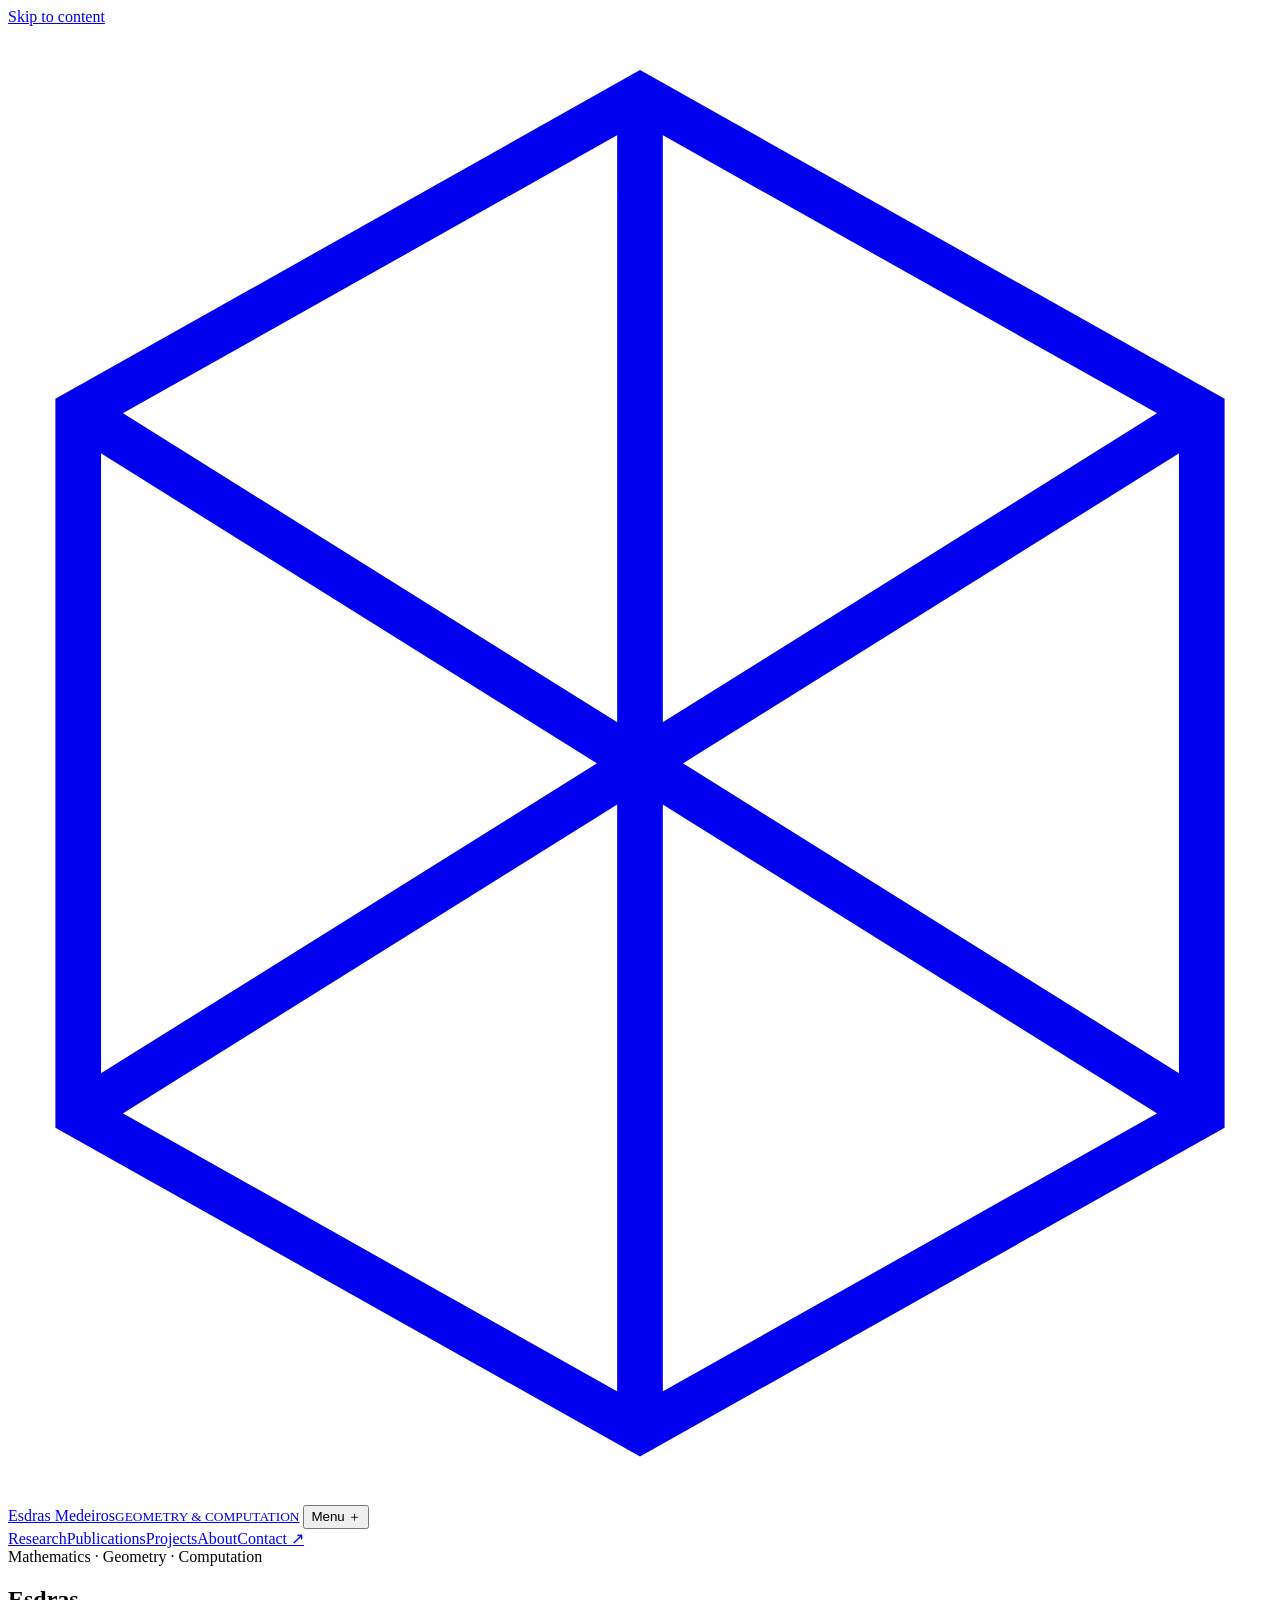
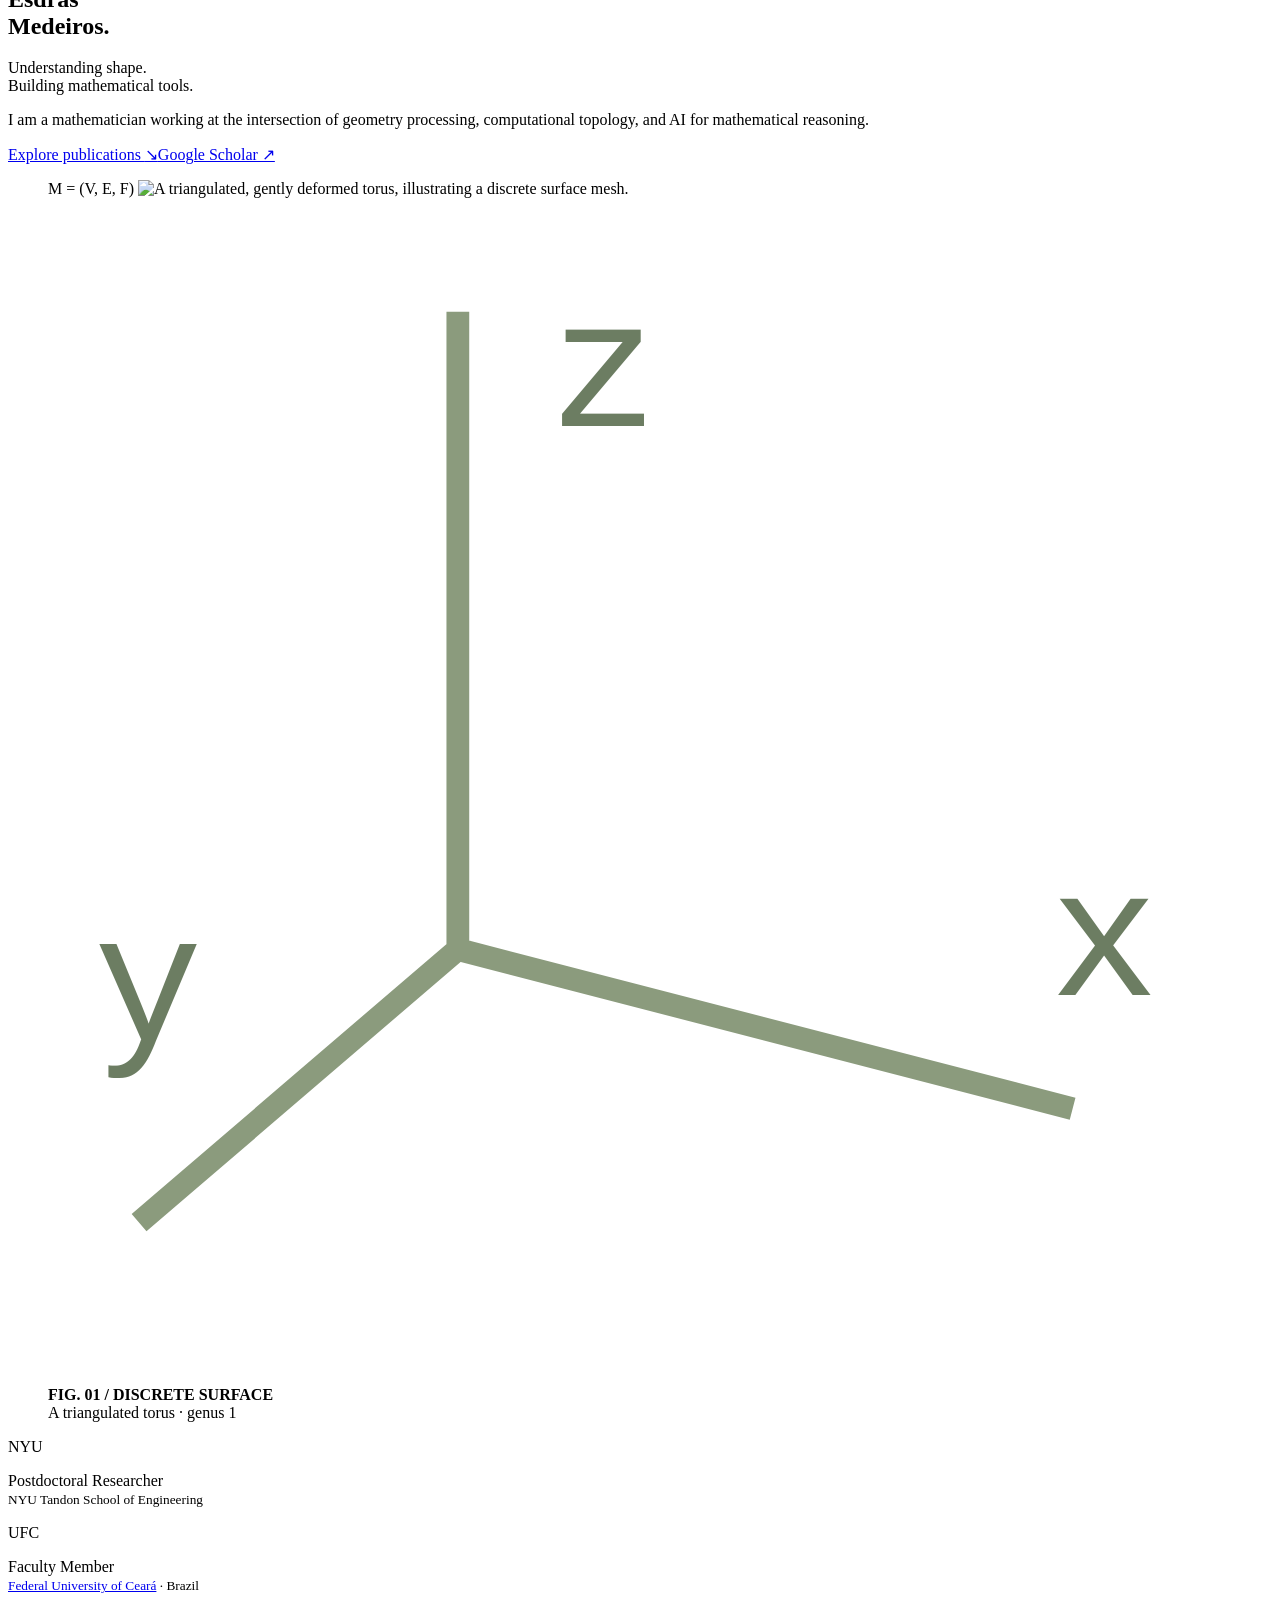
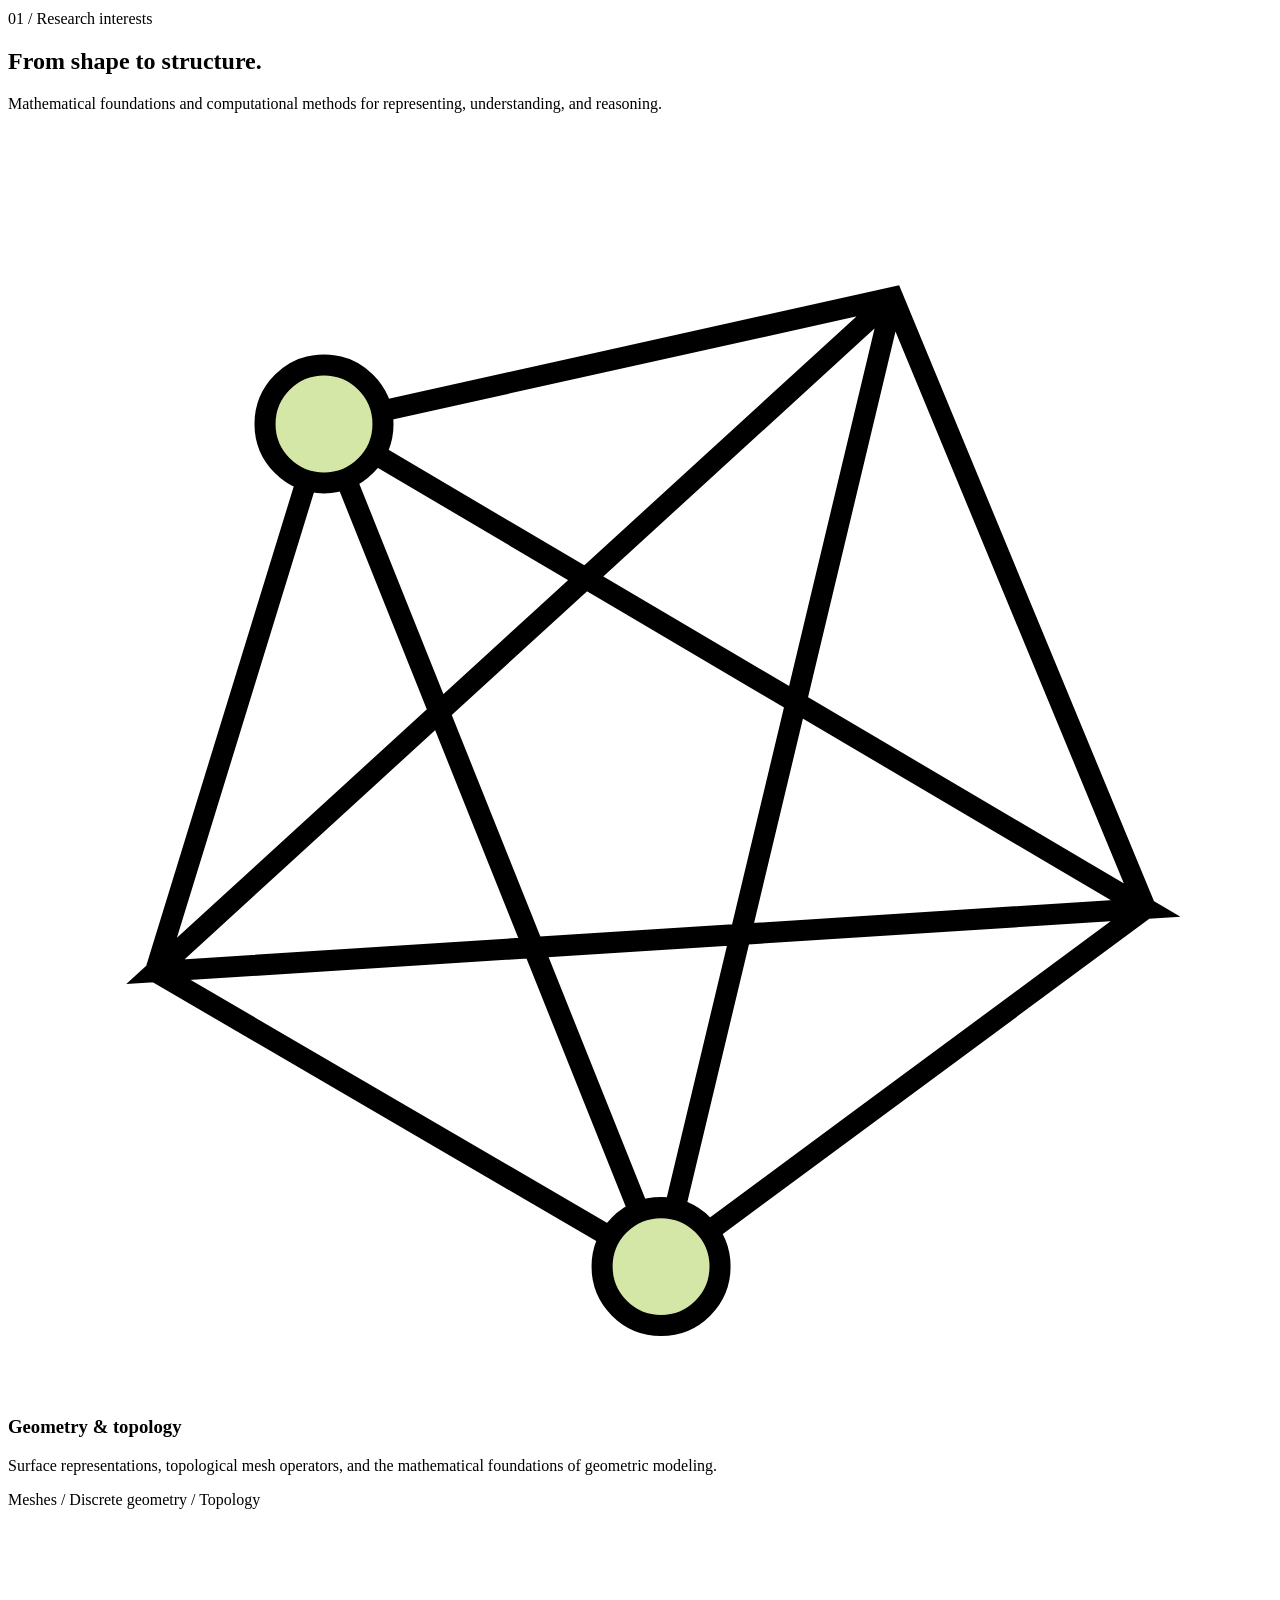
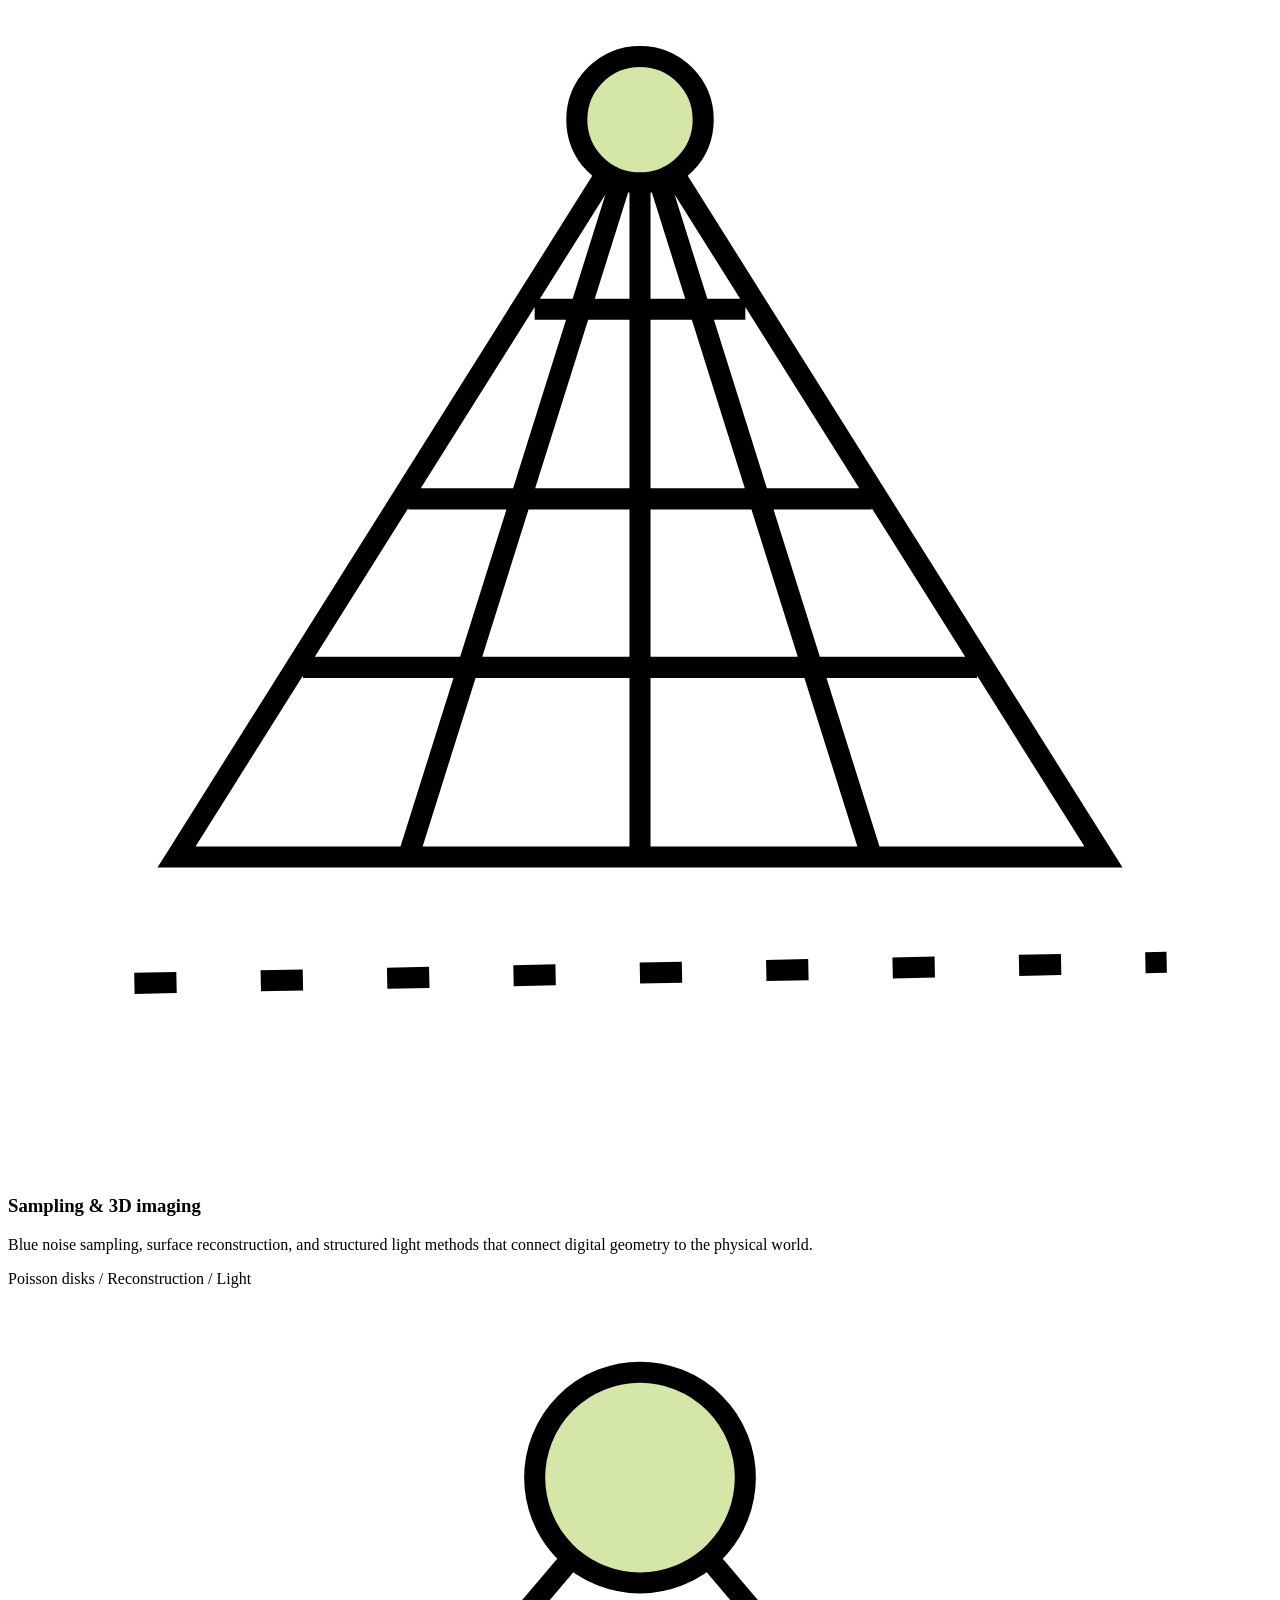
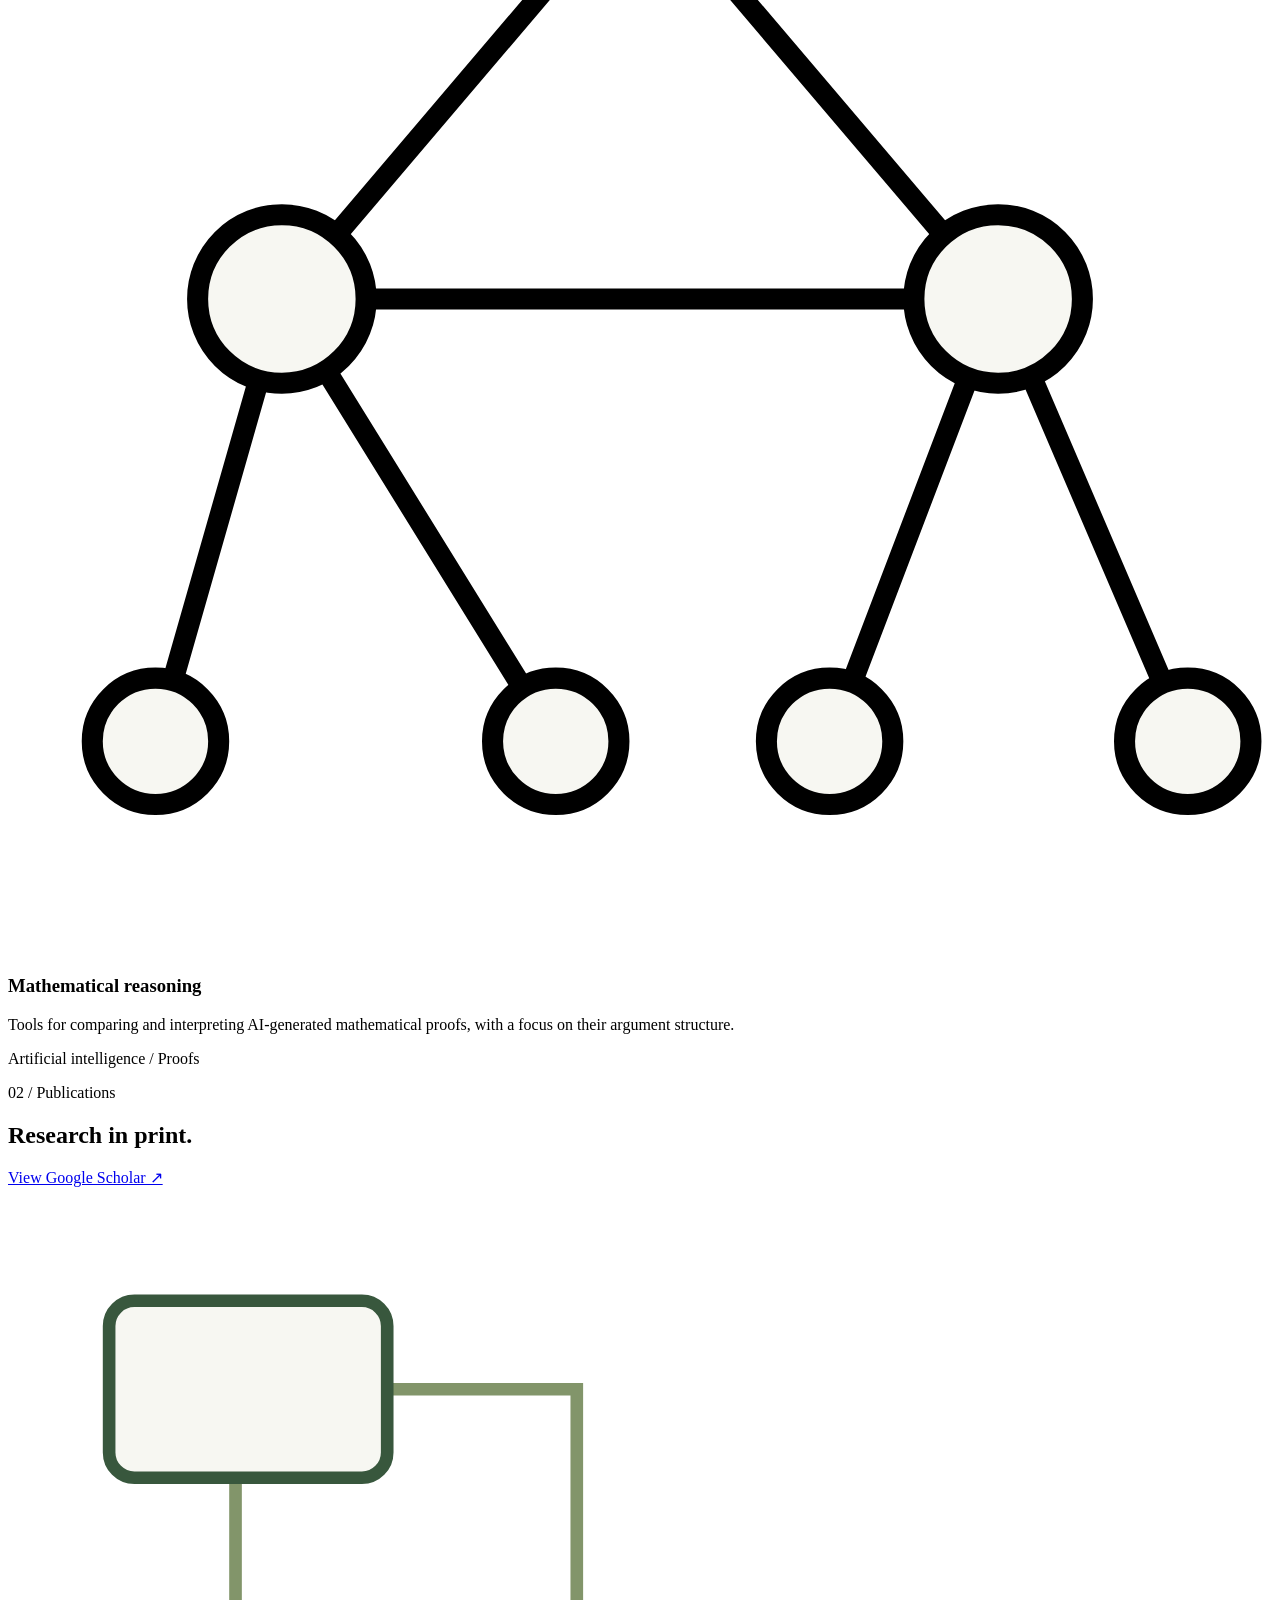
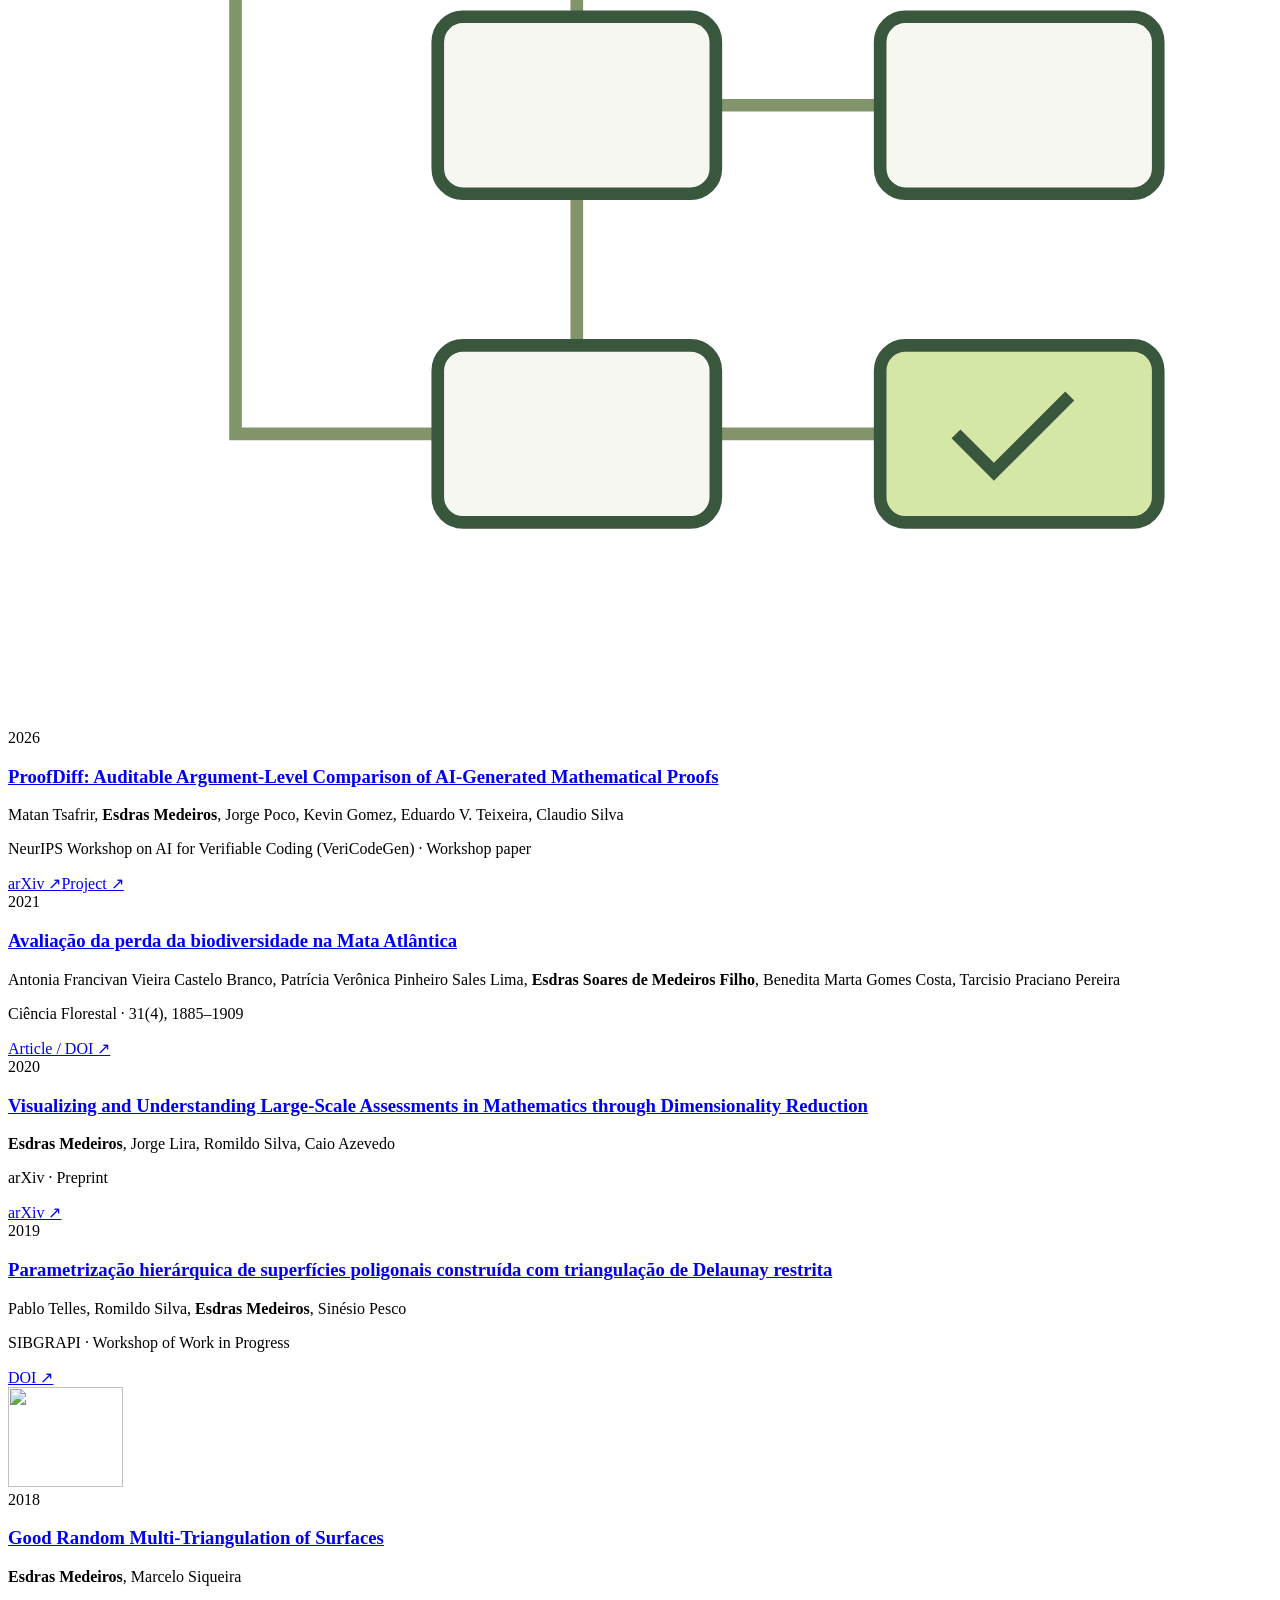
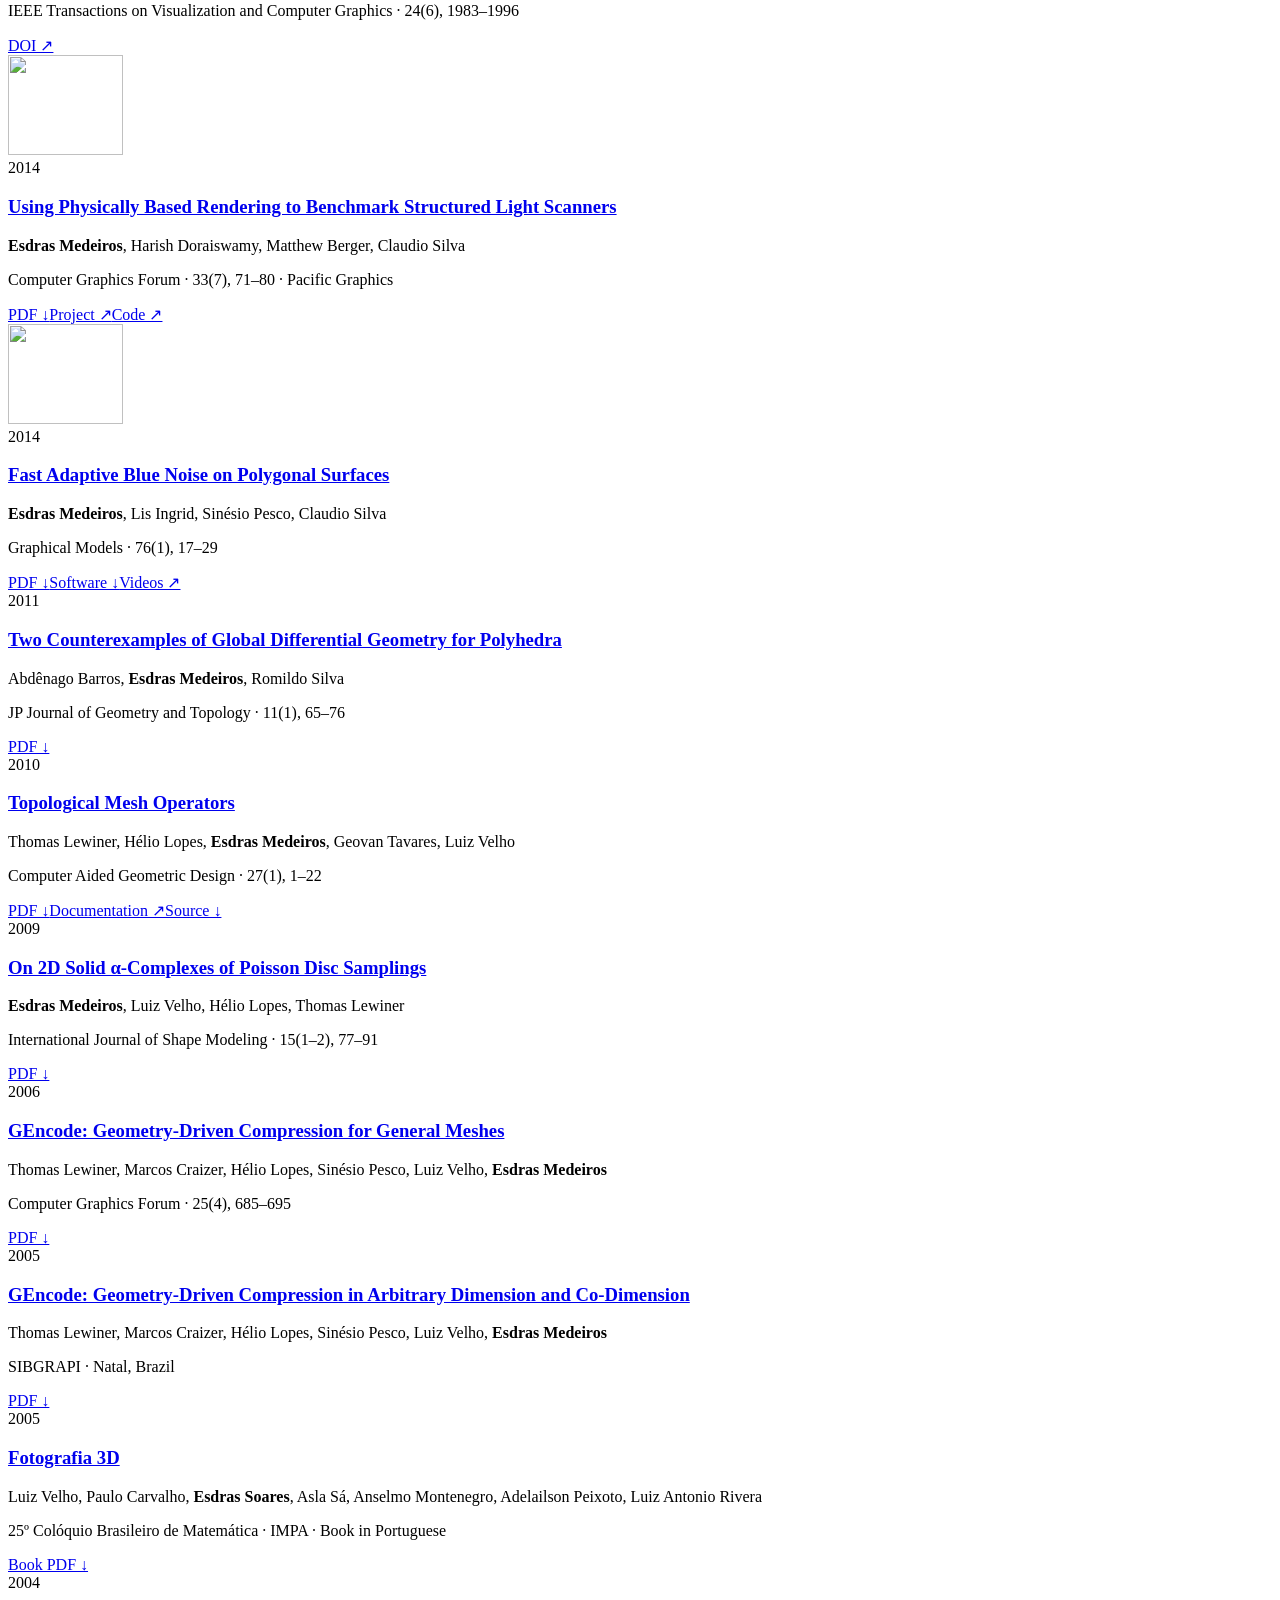
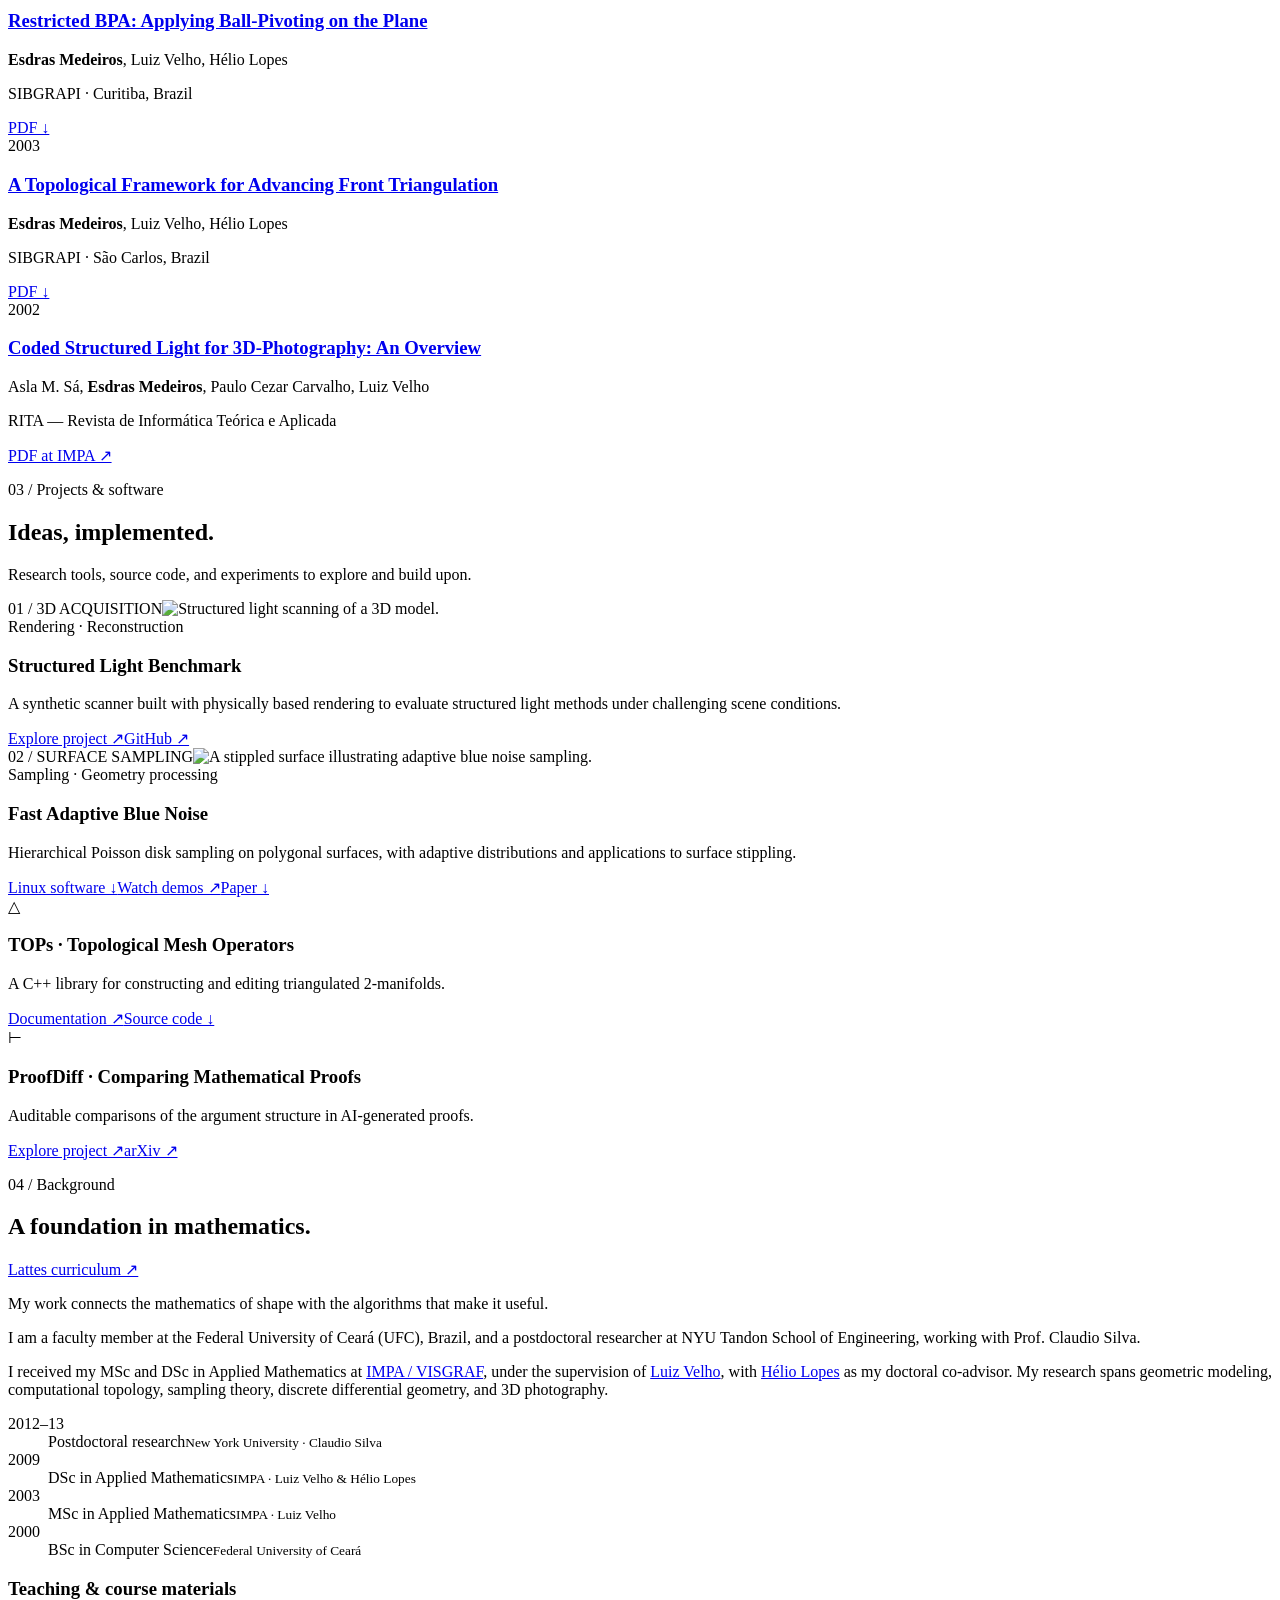
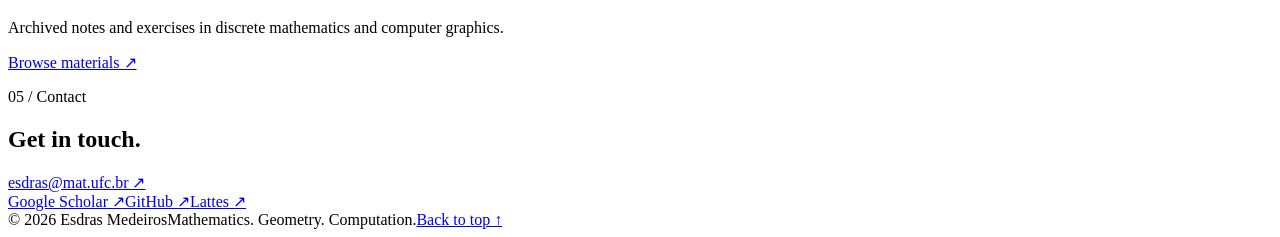
==== index.html @ f95a7bdc "page update" ====
<!doctype html>
<html lang="en"><head>
  <meta charset="utf-8">
  <meta name="viewport" content="width=device-width, initial-scale=1">
  <meta name="description" content="Mathematician working on geometry processing, computational topology, 3D imaging, and AI for mathematical reasoning. Publications, software, and teaching.">
  <meta name="theme-color" content="#203f36">
  <meta property="og:title" content="Esdras Medeiros · Geometry &amp; Computation">
  <meta property="og:description" content="Mathematician working on geometry processing, computational topology, 3D imaging, and AI for mathematical reasoning. Publications, software, and teaching.">
  <meta property="og:type" content="website">
  <title>Esdras Medeiros · Geometry &amp; Computation</title>
  <link rel="icon" href="assets/favicon.svg" type="image/svg+xml">
  <link rel="stylesheet" href="assets/style.css">
  <script src="assets/site.js" defer></script>
</head>
<body id="top">
<a class="skip-link" href="#main">Skip to content</a>
<header class="site-header"><div class="container header-inner">
  <a class="brand" href="#top" aria-label="Esdras Medeiros home"><svg viewBox="0 0 36 42" fill="none" aria-hidden="true"><path d="M18 2 34 11v20L18 40 2 31V11Z M18 2v19m16-10-16 10L2 11m16 10v19M2 31l16-10 16 10" stroke="currentColor" stroke-width="1.3"/></svg><span>Esdras Medeiros<small>GEOMETRY &amp; COMPUTATION</small></span></a>
  <button class="menu-toggle" type="button" aria-expanded="false" aria-controls="main-nav">Menu <span aria-hidden="true">＋</span></button>
  <nav id="main-nav" aria-label="Main navigation"><a href="#research">Research</a><a href="#publications">Publications</a><a href="#projects">Projects</a><a href="#about">About</a><a class="contact-nav" href="#contact">Contact ↗</a></nav>
</div></header>
<main id="main"><div class="container">
  <section class="hero" aria-labelledby="hero-title">
    <div class="hero-copy">
      <div class="eyebrow"><span class="status-dot" aria-hidden="true"></span> Mathematics · Geometry · Computation</div>
      <h1 id="hero-title">Esdras<br>Medeiros<span>.</span></h1>
      <p class="tagline">Understanding shape.<br>Building mathematical tools.</p>
      <p class="hero-description">I am a mathematician working at the intersection of geometry processing, computational topology, and AI for mathematical reasoning.</p>
      <div class="hero-actions"><a class="button" href="#publications">Explore publications <span class="arrow" aria-hidden="true">↘</span></a><a class="text-link" href="https://scholar.google.com/citations?user=mTiVl44AAAAJ&amp;hl=pt-BR">Google Scholar ↗</a></div>
    </div>
    <figure class="geometry-figure">
      <div class="surface-stage"><span class="figure-corner" aria-hidden="true">M = (V, E, F)</span>
        <img id="surface-fallback" src="assets/surface.svg" width="560" height="490" alt="A triangulated, gently deformed torus, illustrating a discrete surface mesh.">
        <canvas id="surface" width="560" height="490" aria-hidden="true" hidden></canvas>
        <svg class="figure-axis" viewBox="0 0 52 52" aria-hidden="true"><g fill="none" stroke="#8b9b7d"><path d="M18 33V5m0 28 27 7m-27-7L4 45"/></g><g fill="#6c7d62" font-family="monospace" font-size="8"><text x="22" y="10">z</text><text x="44" y="35">x</text><text x="2" y="37">y</text></g></svg>
      </div>
      <figcaption class="geometry-caption"><span><strong>FIG. 01 / DISCRETE SURFACE</strong><br>A triangulated torus · genus 1</span><div class="geometry-controls" hidden aria-label="Surface visualization controls"><button type="button" data-surface-mode="mesh" aria-pressed="true">Mesh</button><button type="button" data-surface-mode="points" aria-pressed="false">Points</button><button id="rotate-surface" type="button" aria-label="Rotate surface by 30 degrees">Rotate ↻</button></div></figcaption>
    </figure>
  </section>
  <div class="affiliations" aria-label="Academic affiliations"><div class="affiliation"><span class="affiliation-mark">NYU</span><p>Postdoctoral Researcher<br><small>NYU Tandon School of Engineering</small></p></div><div class="affiliation"><span class="affiliation-mark">UFC</span><p>Faculty Member<br><small><a href="https://www.ufc.br/">Federal University of Ceará</a> · Brazil</small></p></div></div>
  <section class="section" id="research" aria-label="Research interests">
    <div class="section-heading"><div><p class="section-index"><span>01 /</span> Research interests</p><h2>From shape to structure.</h2></div><p class="section-intro">Mathematical foundations and computational methods for representing, understanding, and reasoning.</p></div>
    <div class="research-grid">
      <article class="research-card"><svg class="research-icon" viewBox="0 0 60 60" fill="none" stroke="currentColor" aria-hidden="true"><path d="m7 40 8-26 27-6 12 29-23 17Z M15 14l16 40m11-46L7 40l47-3-39-23m27-6L31 54"/><circle cx="15" cy="14" r="2.8" fill="#d5e7a6"/><circle cx="31" cy="54" r="2.8" fill="#d5e7a6"/></svg><h3>Geometry &amp; topology</h3><p>Surface representations, topological mesh operators, and the mathematical foundations of geometric modeling.</p><div class="research-tags">Meshes / Discrete geometry / Topology</div></article>
      <article class="research-card"><svg class="research-icon" viewBox="0 0 60 60" fill="none" stroke="currentColor" aria-hidden="true"><path d="M8 45 30 10l22 35Z M8 45h44M19 28h22M14 36h32M25 19h10M19 45l11-35 11 35M30 10v35"/><path d="m6 51 49-1" stroke-dasharray="2 4"/><circle cx="30" cy="10" r="3" fill="#d5e7a6"/></svg><h3>Sampling &amp; 3D imaging</h3><p>Blue noise sampling, surface reconstruction, and structured light methods that connect digital geometry to the physical world.</p><div class="research-tags">Poisson disks / Reconstruction / Light</div></article>
      <article class="research-card"><svg class="research-icon" viewBox="0 0 60 60" fill="none" stroke="currentColor" aria-hidden="true"><path d="m30 9-17 20m17-20 17 20M13 29l-6 21m6-21 13 21m21-21-8 21m8-21 9 21M13 29h34"/><g fill="#f7f7f2"><circle cx="30" cy="9" r="5" fill="#d5e7a6"/><circle cx="13" cy="29" r="4"/><circle cx="47" cy="29" r="4"/><circle cx="7" cy="50" r="3"/><circle cx="26" cy="50" r="3"/><circle cx="39" cy="50" r="3"/><circle cx="56" cy="50" r="3"/></g></svg><h3>Mathematical reasoning</h3><p>Tools for comparing and interpreting AI-generated mathematical proofs, with a focus on their argument structure.</p><div class="research-tags">Artificial intelligence / Proofs</div></article>
    </div>
  </section>
  <section class="section" id="publications" aria-label="Publications">
    <div class="section-heading"><div><p class="section-index"><span>02 /</span> Publications</p><h2>Research in print.</h2></div><a class="text-link" href="https://scholar.google.com/citations?user=mTiVl44AAAAJ&amp;hl=pt-BR">View Google Scholar ↗</a></div>
    <div class="publication-toolbar" hidden><div class="filters" role="group" aria-label="Filter publications by research area">
      <button class="filter" type="button" data-filter="all" aria-pressed="true">All work</button><button class="filter" type="button" data-filter="geometry" aria-pressed="false">Geometry &amp; topology</button><button class="filter" type="button" data-filter="imaging" aria-pressed="false">3D imaging</button><button class="filter" type="button" data-filter="ai" aria-pressed="false">Mathematical AI</button><button class="filter" type="button" data-filter="data" aria-pressed="false">Data &amp; applications</button>
    </div><span class="result-count" aria-live="polite" aria-atomic="true"></span></div>
    <div class="publications-list">
        <article class="publication featured" data-topic="ai">
          <div class="publication-image"><svg viewBox="0 0 100 90" fill="none" aria-hidden="true"><g stroke="#82956a"><path d="M18 16h27v25h35M18 16v51h27M45 41v26h35"/></g><g fill="#f7f7f2" stroke="#38573d"><rect x="8" y="9" width="22" height="14" rx="2"/><rect x="34" y="34" width="22" height="14" rx="2"/><rect x="69" y="34" width="22" height="14" rx="2"/><rect x="34" y="60" width="22" height="14" rx="2"/><rect x="69" y="60" width="22" height="14" rx="2" fill="#d5e7a6"/></g><path d="m75 67 3 3 6-6" stroke="#38573d"/></svg></div><div class="publication-year">2026</div>
          <div class="publication-content"><h3><a href="https://arxiv.org/abs/2611.10233">ProofDiff: Auditable Argument-Level Comparison of AI-Generated Mathematical Proofs</a></h3>
            <p class="authors">Matan Tsafrir, <strong>Esdras Medeiros</strong>, Jorge Poco, Kevin Gomez, Eduardo V. Teixeira, Claudio Silva</p><p class="venue">NeurIPS Workshop on AI for Verifiable Coding (VeriCodeGen) · Workshop paper</p>
            <div class="publication-links"><a href="https://arxiv.org/abs/2611.10233">arXiv ↗</a><a href="https://visualdslab.com/papers/ProofDiff/">Project ↗</a></div>
          </div>
        </article>
        <article class="publication" data-topic="data">
          <div class="publication-year">2021</div>
          <div class="publication-content"><h3><a href="https://doi.org/10.5902/1980509853310">Avaliação da perda da biodiversidade na Mata Atlântica</a></h3>
            <p class="authors">Antonia Francivan Vieira Castelo Branco, Patrícia Verônica Pinheiro Sales Lima, <strong>Esdras Soares de Medeiros Filho</strong>, Benedita Marta Gomes Costa, Tarcisio Praciano Pereira</p><p class="venue">Ciência Florestal · 31(4), 1885–1909</p>
            <div class="publication-links"><a href="https://doi.org/10.5902/1980509853310">Article / DOI ↗</a></div>
          </div>
        </article>
        <article class="publication" data-topic="data">
          <div class="publication-year">2020</div>
          <div class="publication-content"><h3><a href="https://arxiv.org/abs/2003.01864">Visualizing and Understanding Large-Scale Assessments in Mathematics through Dimensionality Reduction</a></h3>
            <p class="authors"><strong>Esdras Medeiros</strong>, Jorge Lira, Romildo Silva, Caio Azevedo</p><p class="venue">arXiv · Preprint</p>
            <div class="publication-links"><a href="https://arxiv.org/abs/2003.01864">arXiv ↗</a></div>
          </div>
        </article>
        <article class="publication" data-topic="geometry">
          <div class="publication-year">2019</div>
          <div class="publication-content"><h3><a href="https://doi.org/10.5753/sibgrapi.est.2019.8315">Parametrização hierárquica de superfícies poligonais construída com triangulação de Delaunay restrita</a></h3>
            <p class="authors">Pablo Telles, Romildo Silva, <strong>Esdras Medeiros</strong>, Sinésio Pesco</p><p class="venue">SIBGRAPI · Workshop of Work in Progress</p>
            <div class="publication-links"><a href="https://doi.org/10.5753/sibgrapi.est.2019.8315">DOI ↗</a></div>
          </div>
        </article>
        <article class="publication featured" data-topic="geometry">
          <div class="publication-image"><img src="assets/surface.svg" alt="" width="115" height="100" loading="lazy"></div><div class="publication-year">2018</div>
          <div class="publication-content"><h3><a href="https://doi.org/10.1109/TVCG.2017.2704078">Good Random Multi-Triangulation of Surfaces</a></h3>
            <p class="authors"><strong>Esdras Medeiros</strong>, Marcelo Siqueira</p><p class="venue">IEEE Transactions on Visualization and Computer Graphics · 24(6), 1983–1996</p>
            <div class="publication-links"><a href="https://doi.org/10.1109/TVCG.2017.2704078">DOI ↗</a></div>
          </div>
        </article>
        <article class="publication featured" data-topic="imaging">
          <div class="publication-image"><img src="assets/figures/structured-light.webp" alt="" width="115" height="100" loading="lazy"></div><div class="publication-year">2014</div>
          <div class="publication-content"><h3><a href="slBenchmarkProjectPage/paper/pbrtSlBenchmark.pdf">Using Physically Based Rendering to Benchmark Structured Light Scanners</a></h3>
            <p class="authors"><strong>Esdras Medeiros</strong>, Harish Doraiswamy, Matthew Berger, Claudio Silva</p><p class="venue">Computer Graphics Forum · 33(7), 71–80 · Pacific Graphics</p>
            <div class="publication-links"><a href="slBenchmarkProjectPage/paper/pbrtSlBenchmark.pdf">PDF ↓</a><a href="slBenchmarkProjectPage/">Project ↗</a><a href="https://github.com/esdrasmedeiros/structured-light-benchmark">Code ↗</a></div>
          </div>
        </article>
        <article class="publication featured" data-topic="geometry">
          <div class="publication-image"><img src="assets/figures/costa.webp" alt="" width="115" height="100" loading="lazy"></div><div class="publication-year">2014</div>
          <div class="publication-content"><h3><a href="papers/fastAdaptiveBlueNoise.pdf">Fast Adaptive Blue Noise on Polygonal Surfaces</a></h3>
            <p class="authors"><strong>Esdras Medeiros</strong>, Lis Ingrid, Sinésio Pesco, Claudio Silva</p><p class="venue">Graphical Models · 76(1), 17–29</p>
            <div class="publication-links"><a href="papers/fastAdaptiveBlueNoise.pdf">PDF ↓</a><a href="software/fastAdaptiveBlueNoise.zip">Software ↓</a><a href="videos/">Videos ↗</a></div>
          </div>
        </article>
        <article class="publication" data-topic="geometry">
          <div class="publication-year">2011</div>
          <div class="publication-content"><h3><a href="papers/hyperbolic_bitori.pdf">Two Counterexamples of Global Differential Geometry for Polyhedra</a></h3>
            <p class="authors">Abdênago Barros, <strong>Esdras Medeiros</strong>, Romildo Silva</p><p class="venue">JP Journal of Geometry and Topology · 11(1), 65–76</p>
            <div class="publication-links"><a href="papers/hyperbolic_bitori.pdf">PDF ↓</a></div>
          </div>
        </article>
        <article class="publication" data-topic="geometry">
          <div class="publication-year">2010</div>
          <div class="publication-content"><h3><a href="papers/tops_cagd.pdf">Topological Mesh Operators</a></h3>
            <p class="authors">Thomas Lewiner, Hélio Lopes, <strong>Esdras Medeiros</strong>, Geovan Tavares, Luiz Velho</p><p class="venue">Computer Aided Geometric Design · 27(1), 1–22</p>
            <div class="publication-links"><a href="papers/tops_cagd.pdf">PDF ↓</a><a href="tops/">Documentation ↗</a><a href="tops/tops_1.0.tar.gz">Source ↓</a></div>
          </div>
        </article>
        <article class="publication" data-topic="geometry">
          <div class="publication-year">2009</div>
          <div class="publication-content"><h3><a href="papers/ijsm_2009.pdf">On 2D Solid α-Complexes of Poisson Disc Samplings</a></h3>
            <p class="authors"><strong>Esdras Medeiros</strong>, Luiz Velho, Hélio Lopes, Thomas Lewiner</p><p class="venue">International Journal of Shape Modeling · 15(1–2), 77–91</p>
            <div class="publication-links"><a href="papers/ijsm_2009.pdf">PDF ↓</a></div>
          </div>
        </article>
        <article class="publication" data-topic="geometry">
          <div class="publication-year">2006</div>
          <div class="publication-content"><h3><a href="papers/gencode_cgf.pdf">GEncode: Geometry-Driven Compression for General Meshes</a></h3>
            <p class="authors">Thomas Lewiner, Marcos Craizer, Hélio Lopes, Sinésio Pesco, Luiz Velho, <strong>Esdras Medeiros</strong></p><p class="venue">Computer Graphics Forum · 25(4), 685–695</p>
            <div class="publication-links"><a href="papers/gencode_cgf.pdf">PDF ↓</a></div>
          </div>
        </article>
        <article class="publication" data-topic="geometry">
          <div class="publication-year">2005</div>
          <div class="publication-content"><h3><a href="papers/gencode_sibgrapi.pdf">GEncode: Geometry-Driven Compression in Arbitrary Dimension and Co-Dimension</a></h3>
            <p class="authors">Thomas Lewiner, Marcos Craizer, Hélio Lopes, Sinésio Pesco, Luiz Velho, <strong>Esdras Medeiros</strong></p><p class="venue">SIBGRAPI · Natal, Brazil</p>
            <div class="publication-links"><a href="papers/gencode_sibgrapi.pdf">PDF ↓</a></div>
          </div>
        </article>
        <article class="publication" data-topic="imaging">
          <div class="publication-year">2005</div>
          <div class="publication-content"><h3><a href="papers/fotografia-3d.pdf">Fotografia 3D</a></h3>
            <p class="authors">Luiz Velho, Paulo Carvalho, <strong>Esdras Soares</strong>, Asla Sá, Anselmo Montenegro, Adelailson Peixoto, Luiz Antonio Rivera</p><p class="venue">25º Colóquio Brasileiro de Matemática · IMPA · Book in Portuguese</p>
            <div class="publication-links"><a href="papers/fotografia-3d.pdf">Book PDF ↓</a></div>
          </div>
        </article>
        <article class="publication" data-topic="geometry">
          <div class="publication-year">2004</div>
          <div class="publication-content"><h3><a href="papers/restBPA.pdf">Restricted BPA: Applying Ball-Pivoting on the Plane</a></h3>
            <p class="authors"><strong>Esdras Medeiros</strong>, Luiz Velho, Hélio Lopes</p><p class="venue">SIBGRAPI · Curitiba, Brazil</p>
            <div class="publication-links"><a href="papers/restBPA.pdf">PDF ↓</a></div>
          </div>
        </article>
        <article class="publication" data-topic="geometry">
          <div class="publication-year">2003</div>
          <div class="publication-content"><h3><a href="papers/topframe.pdf">A Topological Framework for Advancing Front Triangulation</a></h3>
            <p class="authors"><strong>Esdras Medeiros</strong>, Luiz Velho, Hélio Lopes</p><p class="venue">SIBGRAPI · São Carlos, Brazil</p>
            <div class="publication-links"><a href="papers/topframe.pdf">PDF ↓</a></div>
          </div>
        </article>
        <article class="publication" data-topic="imaging">
          <div class="publication-year">2002</div>
          <div class="publication-content"><h3><a href="https://www.visgraf.impa.br/Data/RefBib/PS_PDF/rita-survey/survey.pdf">Coded Structured Light for 3D-Photography: An Overview</a></h3>
            <p class="authors">Asla M. Sá, <strong>Esdras Medeiros</strong>, Paulo Cezar Carvalho, Luiz Velho</p><p class="venue">RITA — Revista de Informática Teórica e Aplicada</p>
            <div class="publication-links"><a href="https://www.visgraf.impa.br/Data/RefBib/PS_PDF/rita-survey/survey.pdf">PDF at IMPA ↗</a></div>
          </div>
        </article>
    </div>
    <button class="publication-more" type="button" aria-expanded="false" hidden>Show all publications ＋</button>
  </section>
  <section class="section" id="projects" aria-label="Projects and software">
    <div class="section-heading"><div><p class="section-index"><span>03 /</span> Projects &amp; software</p><h2>Ideas, implemented.</h2></div><p class="section-intro">Research tools, source code, and experiments to explore and build upon.</p></div>
    <div class="projects-grid">
      <article class="project-card"><div class="project-visual"><span class="project-number">01 / 3D ACQUISITION</span><img class="scan" src="assets/figures/structured-light.webp" alt="Structured light scanning of a 3D model." width="800" height="600" loading="lazy"></div><div class="project-content"><div class="meta-label">Rendering · Reconstruction</div><h3>Structured Light Benchmark</h3><p>A synthetic scanner built with physically based rendering to evaluate structured light methods under challenging scene conditions.</p><div class="publication-links"><a href="slBenchmarkProjectPage/">Explore project ↗</a><a href="https://github.com/esdrasmedeiros/structured-light-benchmark">GitHub ↗</a></div></div></article>
      <article class="project-card"><div class="project-visual"><span class="project-number">02 / SURFACE SAMPLING</span><img src="assets/figures/costa.webp" alt="A stippled surface illustrating adaptive blue noise sampling." width="640" height="584" loading="lazy"></div><div class="project-content"><div class="meta-label">Sampling · Geometry processing</div><h3>Fast Adaptive Blue Noise</h3><p>Hierarchical Poisson disk sampling on polygonal surfaces, with adaptive distributions and applications to surface stippling.</p><div class="publication-links"><a href="software/fastAdaptiveBlueNoise.zip">Linux software ↓</a><a href="videos/">Watch demos ↗</a><a href="papers/fastAdaptiveBlueNoise.pdf">Paper ↓</a></div></div></article>
    </div>
    <div class="project-extra"><article class="project-mini"><span class="mini-icon" aria-hidden="true">△</span><div><h3>TOPs · Topological Mesh Operators</h3><p>A C++ library for constructing and editing triangulated 2-manifolds.</p><div class="publication-links"><a href="tops/">Documentation ↗</a><a href="tops/tops_1.0.tar.gz">Source code ↓</a></div></div></article><article class="project-mini"><span class="mini-icon" aria-hidden="true">⊢</span><div><h3>ProofDiff · Comparing Mathematical Proofs</h3><p>Auditable comparisons of the argument structure in AI-generated proofs.</p><div class="publication-links"><a href="https://visualdslab.com/papers/ProofDiff/">Explore project ↗</a><a href="https://arxiv.org/abs/2611.10233">arXiv ↗</a></div></div></article></div>
  </section>
  <section class="section" id="about" aria-label="About Esdras">
    <div class="section-heading"><div><p class="section-index"><span>04 /</span> Background</p><h2>A foundation in mathematics.</h2></div><a class="text-link" href="https://buscatextual.cnpq.br/buscatextual/visualizacv.do?id=K4769367Z8">Lattes curriculum ↗</a></div>
    <div class="about-layout"><div class="about-copy"><p class="large-copy">My work connects the mathematics of shape with the algorithms that make it useful.</p><p>I am a faculty member at the Federal University of Ceará (UFC), Brazil, and a postdoctoral researcher at NYU Tandon School of Engineering, working with Prof. Claudio Silva.</p><p>I received my MSc and DSc in Applied Mathematics at <a href="https://www.visgraf.impa.br/">IMPA / VISGRAF</a>, under the supervision of <a href="https://w3.impa.br/~lvelho/">Luiz Velho</a>, with <a href="https://www.inf.puc-rio.br/en/teacher/helio-cortes-vieira-lopes/">Hélio Lopes</a> as my doctoral co-advisor. My research spans geometric modeling, computational topology, sampling theory, discrete differential geometry, and 3D photography.</p></div><dl class="education"><div class="education-row"><dt>2012–13</dt><dd>Postdoctoral research<small>New York University · Claudio Silva</small></dd></div><div class="education-row"><dt>2009</dt><dd>DSc in Applied Mathematics<small>IMPA · Luiz Velho &amp; Hélio Lopes</small></dd></div><div class="education-row"><dt>2003</dt><dd>MSc in Applied Mathematics<small>IMPA · Luiz Velho</small></dd></div><div class="education-row"><dt>2000</dt><dd>BSc in Computer Science<small>Federal University of Ceará</small></dd></div></dl></div>
    <div class="teaching"><div><h3>Teaching &amp; course materials</h3><p>Archived notes and exercises in discrete mathematics and computer graphics.</p></div><a class="text-link" href="teaching/">Browse materials ↗</a></div>
  </section>
</div>
<section class="contact" id="contact" aria-label="Contact"><div class="container"><div class="contact-inner"><div><p class="section-index"><span>05 /</span> Contact</p><h2>Get in touch.</h2><a class="contact-email" href="mailto:esdras@mat.ufc.br">esdras@mat.ufc.br ↗</a></div><div class="contact-links"><a href="https://scholar.google.com/citations?user=mTiVl44AAAAJ&amp;hl=pt-BR">Google Scholar ↗</a><a href="https://github.com/esdrasmedeiros">GitHub ↗</a><a href="https://buscatextual.cnpq.br/buscatextual/visualizacv.do?id=K4769367Z8">Lattes ↗</a></div></div><footer class="footer-line"><span>© 2026 Esdras Medeiros</span><span>Mathematics. Geometry. Computation.</span><a href="#top">Back to top ↑</a></footer></div></section>
</main></body></html>
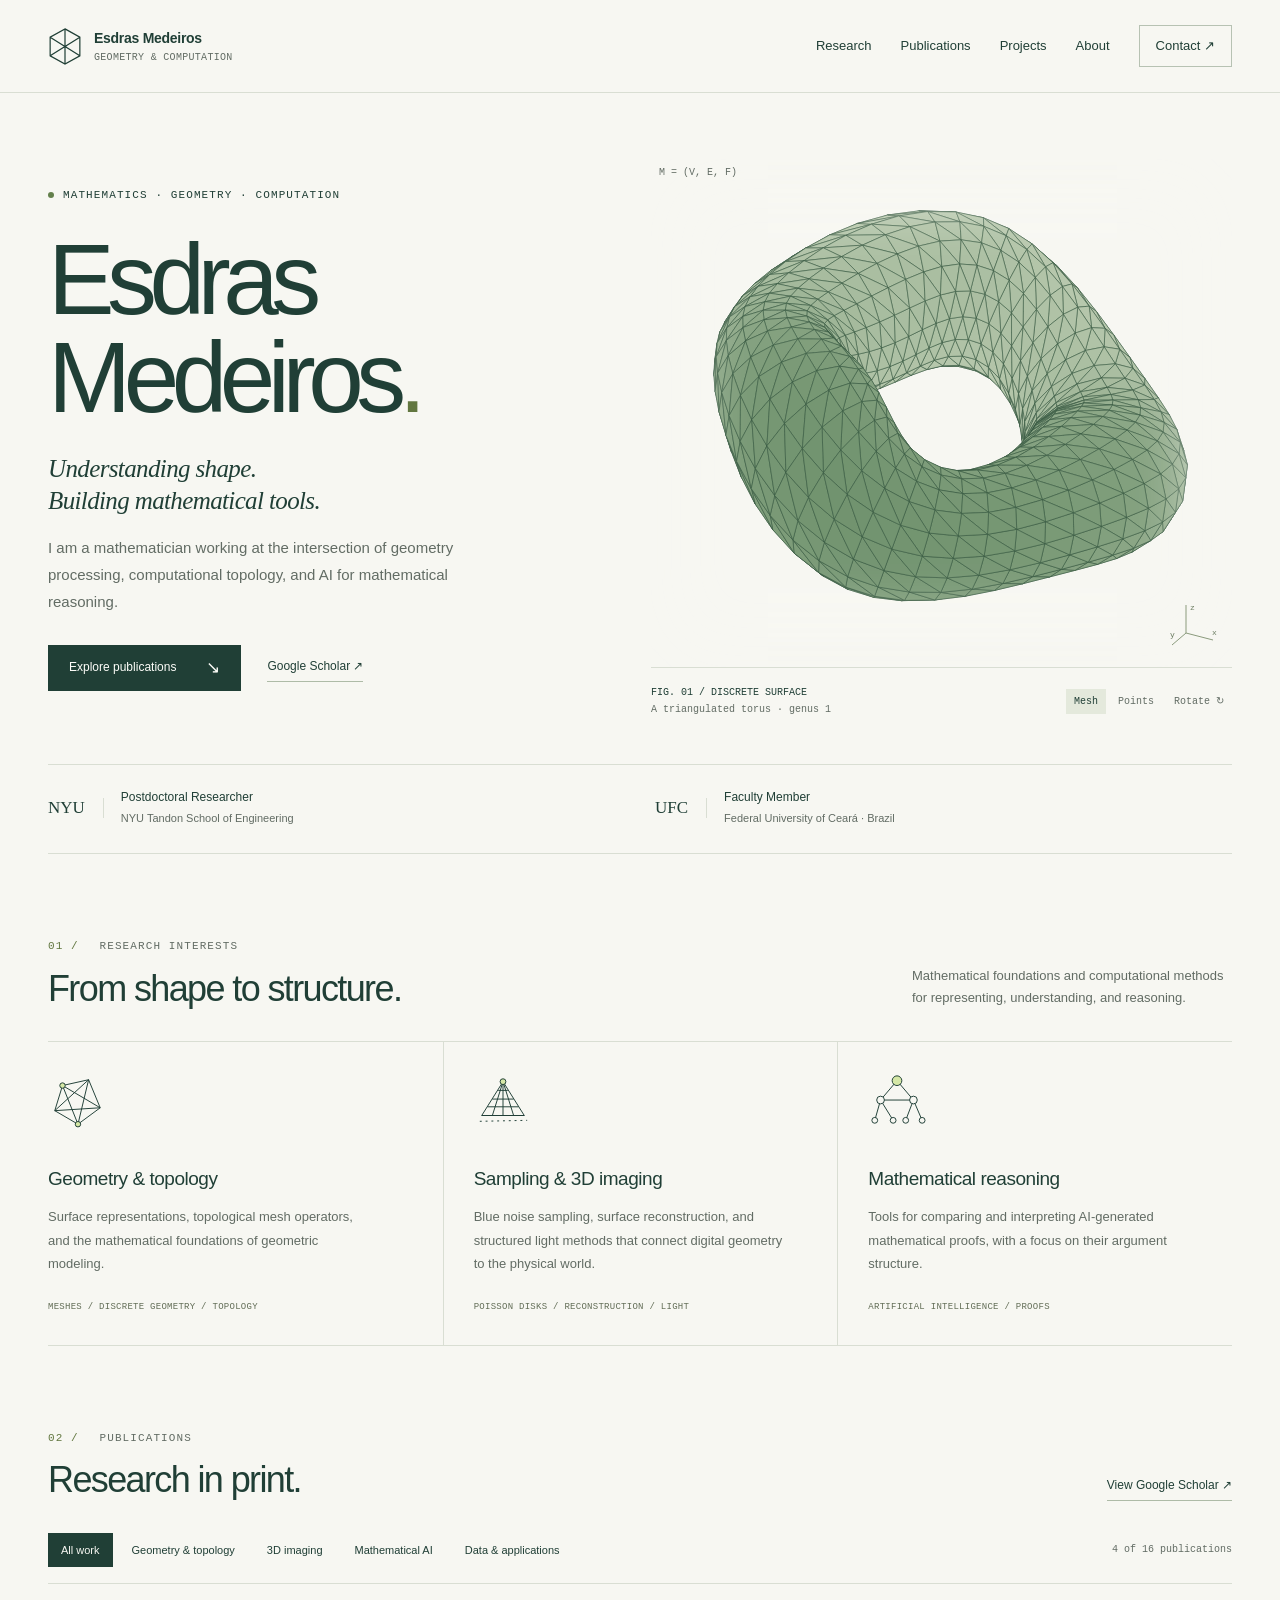
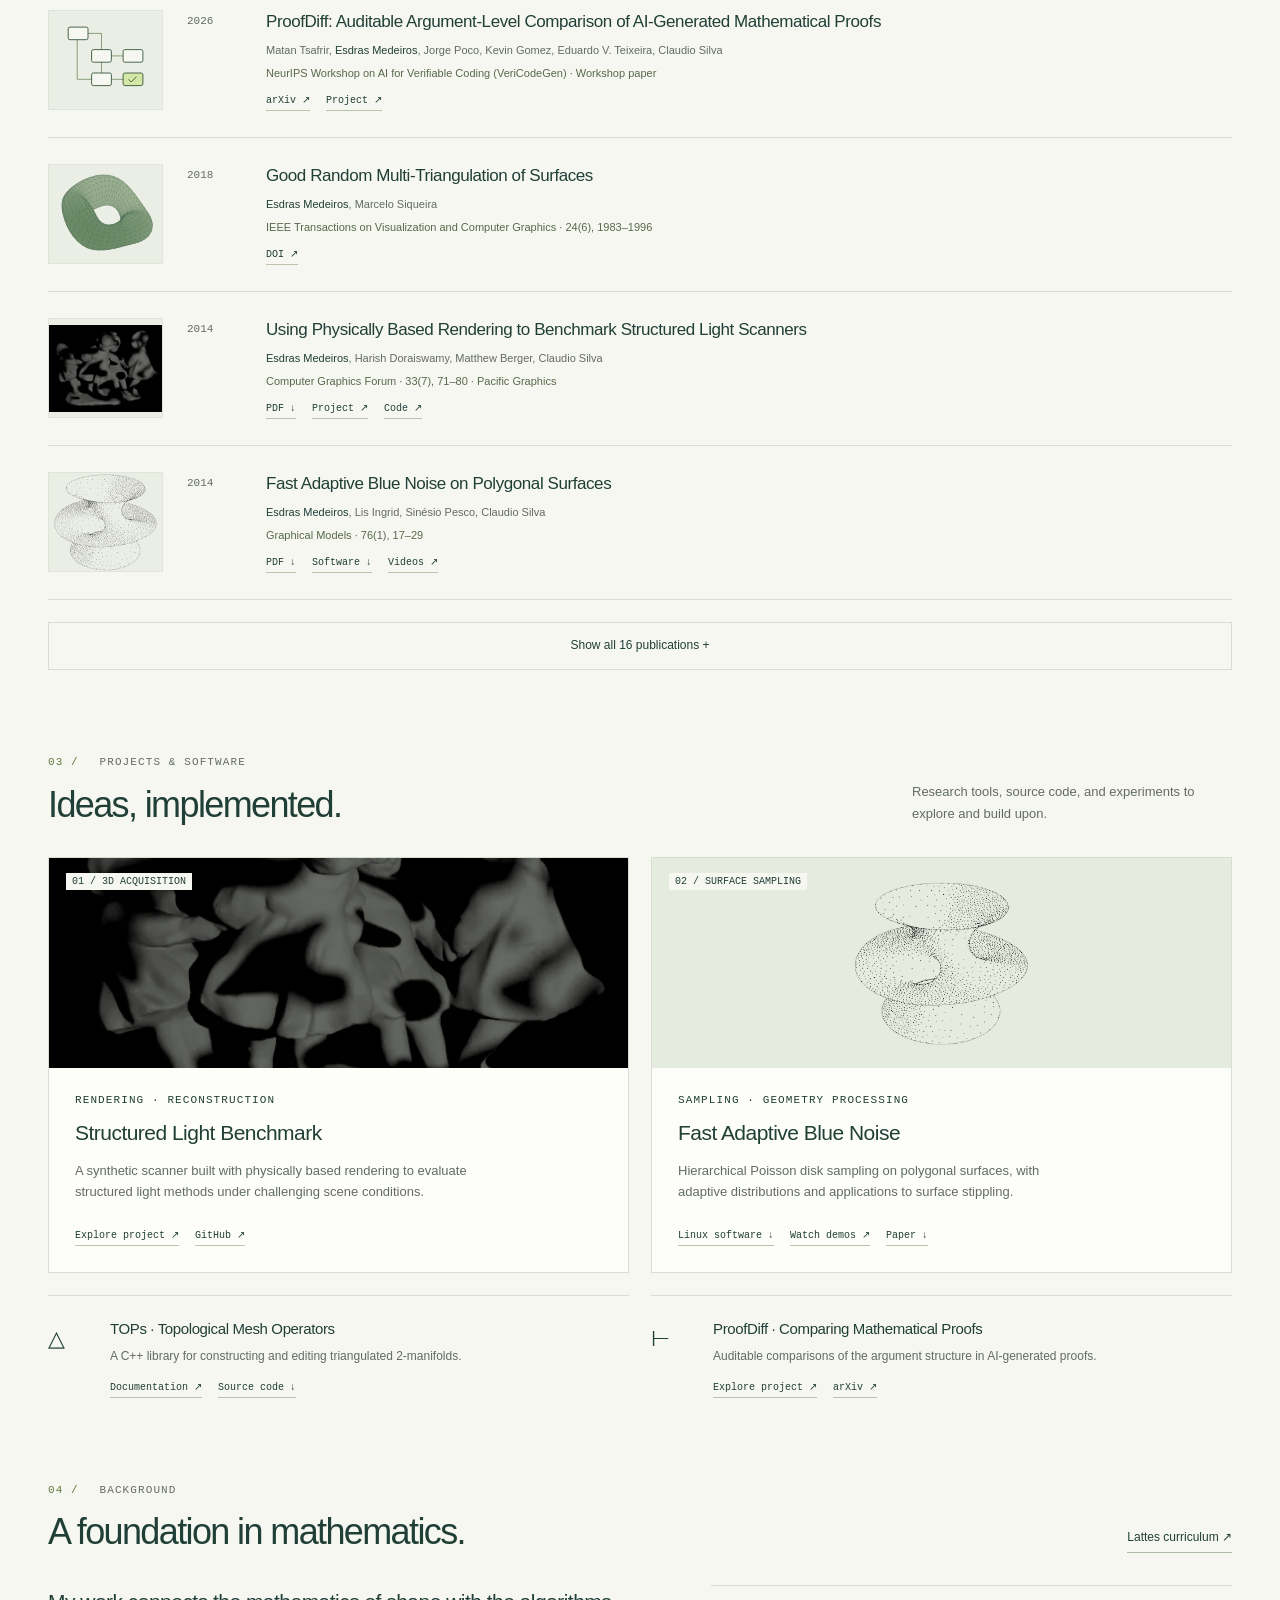
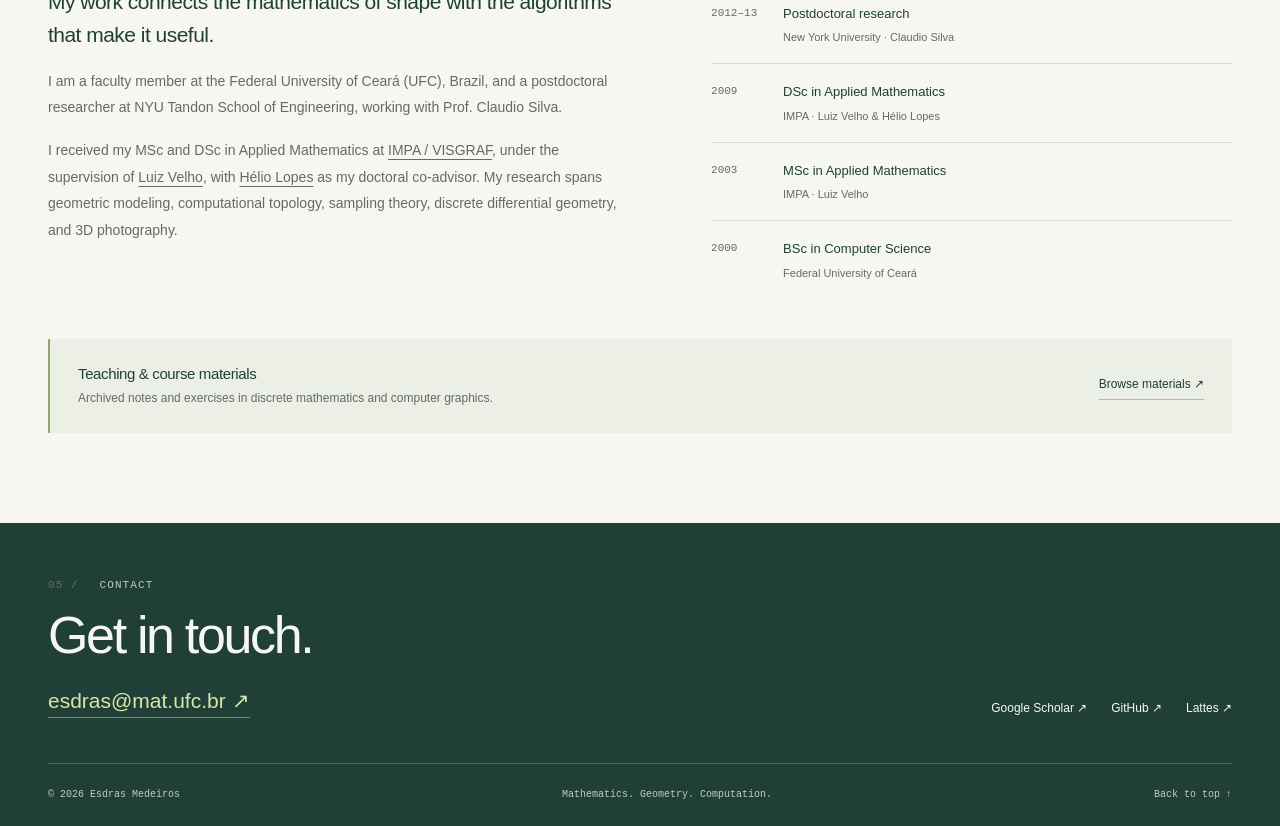
==== commit 56a9e93e: "Restore archived publication thumbnails" ====
--- a/index.html
+++ b/index.html
@@ -52,7 +52,7 @@
       <button class="filter" type="button" data-filter="all" aria-pressed="true">All work</button><button class="filter" type="button" data-filter="geometry" aria-pressed="false">Geometry &amp; topology</button><button class="filter" type="button" data-filter="imaging" aria-pressed="false">3D imaging</button><button class="filter" type="button" data-filter="ai" aria-pressed="false">Mathematical AI</button><button class="filter" type="button" data-filter="data" aria-pressed="false">Data &amp; applications</button>
     </div><span class="result-count" aria-live="polite" aria-atomic="true"></span></div>
     <div class="publications-list">
-        <article class="publication featured" data-topic="ai">
+        <article class="publication featured has-thumbnail" data-topic="ai">
           <div class="publication-image"><svg viewBox="0 0 100 90" fill="none" aria-hidden="true"><g stroke="#82956a"><path d="M18 16h27v25h35M18 16v51h27M45 41v26h35"/></g><g fill="#f7f7f2" stroke="#38573d"><rect x="8" y="9" width="22" height="14" rx="2"/><rect x="34" y="34" width="22" height="14" rx="2"/><rect x="69" y="34" width="22" height="14" rx="2"/><rect x="34" y="60" width="22" height="14" rx="2"/><rect x="69" y="60" width="22" height="14" rx="2" fill="#d5e7a6"/></g><path d="m75 67 3 3 6-6" stroke="#38573d"/></svg></div><div class="publication-year">2026</div>
           <div class="publication-content"><h3><a href="https://arxiv.org/abs/2611.10233">ProofDiff: Auditable Argument-Level Comparison of AI-Generated Mathematical Proofs</a></h3>
             <p class="authors">Matan Tsafrir, <strong>Esdras Medeiros</strong>, Jorge Poco, Kevin Gomez, Eduardo V. Teixeira, Claudio Silva</p><p class="venue">NeurIPS Workshop on AI for Verifiable Coding (VeriCodeGen) · Workshop paper</p>
@@ -80,85 +80,85 @@
             <div class="publication-links"><a href="https://doi.org/10.5753/sibgrapi.est.2019.8315">DOI ↗</a></div>
           </div>
         </article>
-        <article class="publication featured" data-topic="geometry">
+        <article class="publication featured has-thumbnail" data-topic="geometry">
           <div class="publication-image"><img src="assets/surface.svg" alt="" width="115" height="100" loading="lazy"></div><div class="publication-year">2018</div>
           <div class="publication-content"><h3><a href="https://doi.org/10.1109/TVCG.2017.2704078">Good Random Multi-Triangulation of Surfaces</a></h3>
             <p class="authors"><strong>Esdras Medeiros</strong>, Marcelo Siqueira</p><p class="venue">IEEE Transactions on Visualization and Computer Graphics · 24(6), 1983–1996</p>
             <div class="publication-links"><a href="https://doi.org/10.1109/TVCG.2017.2704078">DOI ↗</a></div>
           </div>
         </article>
-        <article class="publication featured" data-topic="imaging">
+        <article class="publication featured has-thumbnail" data-topic="imaging">
           <div class="publication-image"><img src="assets/figures/structured-light.webp" alt="" width="115" height="100" loading="lazy"></div><div class="publication-year">2014</div>
           <div class="publication-content"><h3><a href="slBenchmarkProjectPage/paper/pbrtSlBenchmark.pdf">Using Physically Based Rendering to Benchmark Structured Light Scanners</a></h3>
             <p class="authors"><strong>Esdras Medeiros</strong>, Harish Doraiswamy, Matthew Berger, Claudio Silva</p><p class="venue">Computer Graphics Forum · 33(7), 71–80 · Pacific Graphics</p>
             <div class="publication-links"><a href="slBenchmarkProjectPage/paper/pbrtSlBenchmark.pdf">PDF ↓</a><a href="slBenchmarkProjectPage/">Project ↗</a><a href="https://github.com/esdrasmedeiros/structured-light-benchmark">Code ↗</a></div>
           </div>
         </article>
-        <article class="publication featured" data-topic="geometry">
+        <article class="publication featured has-thumbnail" data-topic="geometry">
           <div class="publication-image"><img src="assets/figures/costa.webp" alt="" width="115" height="100" loading="lazy"></div><div class="publication-year">2014</div>
           <div class="publication-content"><h3><a href="papers/fastAdaptiveBlueNoise.pdf">Fast Adaptive Blue Noise on Polygonal Surfaces</a></h3>
             <p class="authors"><strong>Esdras Medeiros</strong>, Lis Ingrid, Sinésio Pesco, Claudio Silva</p><p class="venue">Graphical Models · 76(1), 17–29</p>
             <div class="publication-links"><a href="papers/fastAdaptiveBlueNoise.pdf">PDF ↓</a><a href="software/fastAdaptiveBlueNoise.zip">Software ↓</a><a href="videos/">Videos ↗</a></div>
           </div>
         </article>
-        <article class="publication" data-topic="geometry">
-          <div class="publication-year">2011</div>
+        <article class="publication has-thumbnail" data-topic="geometry">
+          <div class="publication-image"><img src="assets/figures/bitori1.webp" alt="A polyhedral surface from the differential geometry counterexamples." width="327" height="267" loading="lazy"></div><div class="publication-year">2011</div>
           <div class="publication-content"><h3><a href="papers/hyperbolic_bitori.pdf">Two Counterexamples of Global Differential Geometry for Polyhedra</a></h3>
             <p class="authors">Abdênago Barros, <strong>Esdras Medeiros</strong>, Romildo Silva</p><p class="venue">JP Journal of Geometry and Topology · 11(1), 65–76</p>
             <div class="publication-links"><a href="papers/hyperbolic_bitori.pdf">PDF ↓</a></div>
           </div>
         </article>
-        <article class="publication" data-topic="geometry">
-          <div class="publication-year">2010</div>
+        <article class="publication has-thumbnail" data-topic="geometry">
+          <div class="publication-image"><img src="assets/figures/tops_2_1.webp" alt="The TOPs logo constructed from a triangular mesh." width="172" height="228" loading="lazy"></div><div class="publication-year">2010</div>
           <div class="publication-content"><h3><a href="papers/tops_cagd.pdf">Topological Mesh Operators</a></h3>
             <p class="authors">Thomas Lewiner, Hélio Lopes, <strong>Esdras Medeiros</strong>, Geovan Tavares, Luiz Velho</p><p class="venue">Computer Aided Geometric Design · 27(1), 1–22</p>
             <div class="publication-links"><a href="papers/tops_cagd.pdf">PDF ↓</a><a href="tops/">Documentation ↗</a><a href="tops/tops_1.0.tar.gz">Source ↓</a></div>
           </div>
         </article>
-        <article class="publication" data-topic="geometry">
-          <div class="publication-year">2009</div>
+        <article class="publication has-thumbnail" data-topic="geometry">
+          <div class="publication-image"><img src="assets/figures/triang_graph.webp" alt="A triangulation of Poisson disk samples and its triangle-quality histogram." width="270" height="427" loading="lazy"></div><div class="publication-year">2009</div>
           <div class="publication-content"><h3><a href="papers/ijsm_2009.pdf">On 2D Solid α-Complexes of Poisson Disc Samplings</a></h3>
             <p class="authors"><strong>Esdras Medeiros</strong>, Luiz Velho, Hélio Lopes, Thomas Lewiner</p><p class="venue">International Journal of Shape Modeling · 15(1–2), 77–91</p>
             <div class="publication-links"><a href="papers/ijsm_2009.pdf">PDF ↓</a></div>
           </div>
         </article>
-        <article class="publication" data-topic="geometry">
-          <div class="publication-year">2006</div>
+        <article class="publication has-thumbnail" data-topic="geometry">
+          <div class="publication-image"><img src="assets/figures/gencode_cgf.webp" alt="A GEncode diagram showing a front cell, apex, and geometric function." width="381" height="250" loading="lazy"></div><div class="publication-year">2006</div>
           <div class="publication-content"><h3><a href="papers/gencode_cgf.pdf">GEncode: Geometry-Driven Compression for General Meshes</a></h3>
             <p class="authors">Thomas Lewiner, Marcos Craizer, Hélio Lopes, Sinésio Pesco, Luiz Velho, <strong>Esdras Medeiros</strong></p><p class="venue">Computer Graphics Forum · 25(4), 685–695</p>
             <div class="publication-links"><a href="papers/gencode_cgf.pdf">PDF ↓</a></div>
           </div>
         </article>
-        <article class="publication" data-topic="geometry">
-          <div class="publication-year">2005</div>
+        <article class="publication has-thumbnail" data-topic="geometry">
+          <div class="publication-image"><img src="assets/figures/horse_length.webp" alt="A horse mesh colored by a geometric quantity, alongside its histogram." width="640" height="536" loading="lazy"></div><div class="publication-year">2005</div>
           <div class="publication-content"><h3><a href="papers/gencode_sibgrapi.pdf">GEncode: Geometry-Driven Compression in Arbitrary Dimension and Co-Dimension</a></h3>
             <p class="authors">Thomas Lewiner, Marcos Craizer, Hélio Lopes, Sinésio Pesco, Luiz Velho, <strong>Esdras Medeiros</strong></p><p class="venue">SIBGRAPI · Natal, Brazil</p>
             <div class="publication-links"><a href="papers/gencode_sibgrapi.pdf">PDF ↓</a></div>
           </div>
         </article>
-        <article class="publication" data-topic="imaging">
-          <div class="publication-year">2005</div>
+        <article class="publication has-thumbnail" data-topic="imaging">
+          <div class="publication-image"><img src="assets/figures/sapo.webp" alt="The 3D Photography book illustration with reconstructed objects." width="237" height="176" loading="lazy"></div><div class="publication-year">2005</div>
           <div class="publication-content"><h3><a href="papers/fotografia-3d.pdf">Fotografia 3D</a></h3>
             <p class="authors">Luiz Velho, Paulo Carvalho, <strong>Esdras Soares</strong>, Asla Sá, Anselmo Montenegro, Adelailson Peixoto, Luiz Antonio Rivera</p><p class="venue">25º Colóquio Brasileiro de Matemática · IMPA · Book in Portuguese</p>
             <div class="publication-links"><a href="papers/fotografia-3d.pdf">Book PDF ↓</a></div>
           </div>
         </article>
-        <article class="publication" data-topic="geometry">
-          <div class="publication-year">2004</div>
+        <article class="publication has-thumbnail" data-topic="geometry">
+          <div class="publication-image"><img src="assets/figures/alpha1.webp" alt="An alpha-shaped sample set used to illustrate planar ball-pivoting." width="200" height="188" loading="lazy"></div><div class="publication-year">2004</div>
           <div class="publication-content"><h3><a href="papers/restBPA.pdf">Restricted BPA: Applying Ball-Pivoting on the Plane</a></h3>
             <p class="authors"><strong>Esdras Medeiros</strong>, Luiz Velho, Hélio Lopes</p><p class="venue">SIBGRAPI · Curitiba, Brazil</p>
             <div class="publication-links"><a href="papers/restBPA.pdf">PDF ↓</a></div>
           </div>
         </article>
-        <article class="publication" data-topic="geometry">
-          <div class="publication-year">2003</div>
+        <article class="publication has-thumbnail" data-topic="geometry">
+          <div class="publication-image"><img src="assets/figures/bunny2.webp" alt="A bunny surface partially reconstructed with triangles from sampled points." width="200" height="197" loading="lazy"></div><div class="publication-year">2003</div>
           <div class="publication-content"><h3><a href="papers/topframe.pdf">A Topological Framework for Advancing Front Triangulation</a></h3>
             <p class="authors"><strong>Esdras Medeiros</strong>, Luiz Velho, Hélio Lopes</p><p class="venue">SIBGRAPI · São Carlos, Brazil</p>
             <div class="publication-links"><a href="papers/topframe.pdf">PDF ↓</a></div>
           </div>
         </article>
-        <article class="publication" data-topic="imaging">
-          <div class="publication-year">2002</div>
+        <article class="publication has-thumbnail" data-topic="imaging">
+          <div class="publication-image"><img src="assets/figures/elefante.webp" alt="Structured light stripes projected onto an elephant figurine." width="147" height="200" loading="lazy"></div><div class="publication-year">2002</div>
           <div class="publication-content"><h3><a href="https://www.visgraf.impa.br/Data/RefBib/PS_PDF/rita-survey/survey.pdf">Coded Structured Light for 3D-Photography: An Overview</a></h3>
             <p class="authors">Asla M. Sá, <strong>Esdras Medeiros</strong>, Paulo Cezar Carvalho, Luiz Velho</p><p class="venue">RITA — Revista de Informática Teórica e Aplicada</p>
             <div class="publication-links"><a href="https://www.visgraf.impa.br/Data/RefBib/PS_PDF/rita-survey/survey.pdf">PDF at IMPA ↗</a></div>
--- a/assets/style.css
+++ b/assets/style.css
@@ -0,0 +1,1152 @@
+@charset "UTF-8";
+:root {
+  --paper:#f7f7f2;
+  --white:#fdfdf9;
+  --ink:#203f36;
+  --muted:#626c64;
+  --line:#d9ded3;
+  --accent:#d5e7a6;
+  --mono:"SFMono-Regular",Consolas,"Liberation Mono",monospace;
+  --sans:Inter,"Helvetica Neue",Arial,sans-serif;
+}
+* {
+  box-sizing:border-box;
+}
+html {
+  scroll-behavior:smooth;
+  scroll-padding-top:100px;
+}
+body {
+  margin:0;
+  background:var(--paper);
+  color:var(--ink);
+  font:16px/1.65 var(--sans);
+  -webkit-font-smoothing:antialiased;
+}
+a {
+  color:inherit;
+  text-underline-offset:4px;
+  text-decoration-thickness:1px;
+}
+a:hover {
+  color:#477048;
+}
+button {
+  font:inherit;
+  color:inherit;
+  cursor:pointer;
+}
+button:disabled {
+  cursor:default;
+}
+a,button {
+  touch-action:manipulation;
+}
+button,a {
+  -webkit-tap-highlight-color:transparent;
+}
+:focus-visible {
+  outline:3px solid #6b873f;
+  outline-offset:5px;
+}
+::selection {
+  background:var(--accent);
+  color:var(--ink);
+}
+img,svg,video {
+  max-width:100%;
+}
+img {
+  display:block;
+}
+button[hidden],[hidden] {
+  display:none!important;
+}
+.container {
+  width:min(1200px,calc(100% - 96px));
+  margin-inline:auto;
+}
+.skip-link {
+  position:absolute;
+  top:-80px;
+  left:24px;
+  padding:10px 20px;
+  background:var(--ink);
+  color:white;
+  z-index:20;
+}
+.skip-link:focus {
+  top:12px;
+}
+.site-header {
+  border-bottom:1px solid var(--line);
+  background:var(--paper);
+}
+.header-inner {
+  min-height:92px;
+  display:flex;
+  align-items:center;
+  justify-content:space-between;
+  gap:28px;
+}
+.brand {
+  display:flex;
+  align-items:center;
+  gap:12px;
+  text-decoration:none;
+  font-weight:600;
+  font-size:14px;
+  letter-spacing:-.02em;
+}
+.brand svg {
+  width:34px;
+  height:39px;
+  flex-shrink:0;
+}
+.brand small {
+  display:block;
+  font:10px/1.5 var(--mono);
+  font-weight:400;
+  letter-spacing:.03em;
+  color:var(--muted);
+}
+nav {
+  display:flex;
+  gap:29px;
+  align-items:center;
+}
+nav a {
+  font-size:13px;
+  text-decoration:none;
+  position:relative;
+}
+nav a:hover {
+  text-decoration:underline;
+}
+nav .contact-nav {
+  border:1px solid #b7c2b3;
+  padding:9px 16px;
+}
+.menu-toggle {
+  display:none;
+  background:none;
+  border:1px solid var(--line);
+  padding:7px 12px;
+  font-size:13px;
+}
+.eyebrow,.section-index,.meta-label {
+  font:11px/1.6 var(--mono);
+  text-transform:uppercase;
+  letter-spacing:.1em;
+}
+.eyebrow {
+  display:flex;
+  align-items:center;
+  gap:9px;
+}
+.status-dot {
+  width:6px;
+  height:6px;
+  background:#63804c;
+  border-radius:50%;
+  display:inline-block;
+}
+.hero {
+  display:grid;
+  grid-template-columns:1fr 1fr;
+  gap:22px;
+  padding-top:66px;
+  padding-bottom:46px;
+  align-items:center;
+}
+.hero h1 {
+  font-size:clamp(60px,7.8vw,104px);
+  line-height:.98;
+  letter-spacing:-.075em;
+  font-weight:500;
+  margin:27px 0 26px;
+}
+.hero h1 span {
+  color:#627740;
+}
+.hero .tagline {
+  font:italic 25px/1.3 Georgia,"Times New Roman",serif;
+  letter-spacing:-.025em;
+  margin-bottom:16px;
+}
+.hero-description {
+  color:var(--muted);
+  font-size:15px;
+  max-width:410px;
+  line-height:1.8;
+}
+.hero-actions {
+  display:flex;
+  gap:26px;
+  align-items:center;
+  flex-wrap:wrap;
+  margin-top:30px;
+}
+.button {
+  display:inline-flex;
+  align-items:center;
+  justify-content:space-between;
+  gap:30px;
+  background:var(--ink);
+  color:var(--white);
+  padding:12px 20px;
+  text-decoration:none;
+  font-size:12px;
+  border:1px solid var(--ink);
+}
+.button:hover {
+  background:#345547;
+  color:white;
+}
+.text-link {
+  font-size:12px;
+  text-decoration:none;
+  border-bottom:1px solid #aebba7;
+  padding-block:4px;
+}
+.arrow {
+  font-size:17px;
+  line-height:1;
+}
+.geometry-figure {
+  margin:0;
+  position:relative;
+  align-self:stretch;
+  display:flex;
+  flex-direction:column;
+  justify-content:center;
+  min-width:0;
+}
+.surface-stage {
+  position:relative;
+  aspect-ratio:560/490;
+  background-image:radial-gradient(#b8c2b8 0.65px,transparent .65px);
+  background-size:22px 22px;
+  isolation:isolate;
+}
+.surface-stage::after {
+  content:"";
+  position:absolute;
+  inset:0;
+  box-shadow:inset 0 0 65px 25px var(--paper);
+  pointer-events:none;
+}
+.surface-stage img,.surface-stage canvas {
+  width:100%;
+  height:100%;
+  object-fit:contain;
+  position:absolute;
+  inset:0;
+}
+.surface-stage canvas {
+  touch-action:pan-y;
+  cursor:grab;
+}
+.surface-stage canvas:active {
+  cursor:grabbing;
+}
+.figure-corner {
+  position:absolute;
+  left:8px;
+  top:8px;
+  font:10px var(--mono);
+  color:var(--muted);
+  z-index:1;
+}
+.figure-axis {
+  position:absolute;
+  bottom:15px;
+  right:12px;
+  width:52px;
+  height:52px;
+  z-index:1;
+}
+.geometry-caption {
+  display:flex;
+  justify-content:space-between;
+  gap:15px;
+  padding-top:16px;
+  border-top:1px solid var(--line);
+  font:10px/1.7 var(--mono);
+  color:var(--muted);
+}
+.geometry-caption strong {
+  font-weight:400;
+  color:var(--ink);
+}
+.geometry-controls {
+  display:flex;
+  align-items:center;
+  gap:4px;
+}
+.geometry-controls button {
+  font:10px var(--mono);
+  border:0;
+  background:transparent;
+  padding:7px 8px;
+  color:var(--muted);
+}
+.geometry-controls button[aria-pressed="true"] {
+  background:#e4e9dc;
+  color:var(--ink);
+}
+.geometry-controls button:hover {
+  background:#e4e9dc;
+}
+.affiliations {
+  border-top:1px solid var(--line);
+  border-bottom:1px solid var(--line);
+  display:grid;
+  grid-template-columns:1fr 1fr;
+  gap:30px;
+  padding:22px 0 24px;
+}
+.affiliation {
+  display:flex;
+  gap:17px;
+  align-items:center;
+}
+.affiliation-mark {
+  font:17px Georgia,serif;
+  border-right:1px solid var(--line);
+  padding-right:18px;
+}
+.affiliation p {
+  margin:0;
+  font-size:12px;
+  line-height:1.75;
+}
+.affiliation small {
+  font-size:11px;
+  color:var(--muted);
+}
+.affiliation a {
+  text-decoration:none;
+}
+.section {
+  padding:84px 0 0;
+}
+.section-heading {
+  display:flex;
+  justify-content:space-between;
+  align-items:flex-end;
+  gap:24px;
+  margin-bottom:32px;
+}
+.section-index {
+  color:var(--muted);
+  margin:0 0 12px;
+}
+.section-index span {
+  color:#627740;
+  margin-right:13px;
+}
+h2 {
+  font-size:36px;
+  line-height:1.15;
+  letter-spacing:-.045em;
+  font-weight:500;
+  margin:0;
+}
+h3 {
+  font-weight:500;
+  line-height:1.4;
+  letter-spacing:-.025em;
+}
+p {
+  margin:0 0 16px;
+}
+.section-intro {
+  font-size:13px;
+  color:var(--muted);
+  max-width:320px;
+  line-height:1.7;
+  margin:0;
+}
+.research-grid {
+  display:grid;
+  grid-template-columns:repeat(3,1fr);
+  border-block:1px solid var(--line);
+}
+.research-card {
+  padding:30px 30px 30px 0;
+}
+.research-card+.research-card {
+  padding-left:30px;
+  border-left:1px solid var(--line);
+}
+.research-icon {
+  width:58px;
+  height:58px;
+  margin-bottom:27px;
+}
+.research-card h3 {
+  font-size:19px;
+  margin:0 0 13px;
+}
+.research-card p {
+  font-size:13px;
+  color:var(--muted);
+  line-height:1.8;
+  margin-bottom:24px;
+  max-width:320px;
+}
+.research-tags {
+  font:9px/1.7 var(--mono);
+  text-transform:uppercase;
+  letter-spacing:.03em;
+  color:#626d56;
+}
+.publication-toolbar {
+  display:flex;
+  justify-content:space-between;
+  gap:20px;
+  align-items:center;
+  border-bottom:1px solid var(--line);
+  padding-bottom:16px;
+}
+.filters {
+  display:flex;
+  gap:6px;
+  flex-wrap:wrap;
+}
+.filter {
+  font-size:11px;
+  padding:7px 12px;
+  border:1px solid transparent;
+  background:transparent;
+}
+.filter[aria-pressed="true"] {
+  background:var(--ink);
+  color:var(--paper);
+}
+.filter:hover {
+  border-color:#a9b6a3;
+}
+.result-count {
+  font:10px var(--mono);
+  color:var(--muted);
+  white-space:nowrap;
+}
+.publication {
+  display:grid;
+  grid-template-columns:115px 55px 1fr;
+  gap:24px;
+  padding:26px 0;
+  border-bottom:1px solid var(--line);
+  align-items:start;
+}
+.publication-image {
+  width:115px;
+  height:100px;
+  display:flex;
+  align-items:center;
+  justify-content:center;
+  background:#ebeee5;
+  overflow:hidden;
+  border:1px solid #e0e5d9;
+}
+.publication-image img {
+  width:100%;
+  height:100%;
+  object-fit:contain;
+  mix-blend-mode:multiply;
+}
+.publication-image .wide {
+  object-fit:cover;
+}
+.publication-image svg {
+  width:90px;
+  height:85px;
+}
+.publication-year {
+  font:11px var(--mono);
+  padding-top:5px;
+  color:var(--muted);
+}
+.publication h3 {
+  font-size:17px;
+  line-height:1.4;
+  margin:0 0 7px;
+  max-width:730px;
+}
+.publication h3 a {
+  text-decoration:none;
+}
+.publication h3 a:hover {
+  text-decoration:underline;
+}
+.publication .authors {
+  font-size:11px;
+  color:var(--muted);
+  margin:0 0 5px;
+}
+.authors strong {
+  font-weight:500;
+  color:var(--ink);
+}
+.venue {
+  font-size:11px;
+  color:#58694a;
+  margin:0 0 10px;
+}
+.publication-links {
+  display:flex;
+  gap:16px;
+  flex-wrap:wrap;
+}
+.publication-links a {
+  font:10px/1.8 var(--mono);
+  text-decoration:none;
+  border-bottom:1px solid #b8c5aa;
+}
+.publication-links a:hover {
+  border-color:var(--ink);
+}
+.publication:not(.has-thumbnail) {
+  grid-template-columns:55px 1fr;
+  padding-left:139px;
+}
+.publication-more {
+  margin-top:22px;
+  background:transparent;
+  border:1px solid var(--line);
+  width:100%;
+  padding:13px;
+  font-size:12px;
+}
+.publication-more:hover {
+  background:#edf0e6;
+}
+.projects-grid {
+  display:grid;
+  grid-template-columns:1fr 1fr;
+  gap:22px;
+}
+.project-card {
+  border:1px solid var(--line);
+  background:var(--white);
+  display:flex;
+  flex-direction:column;
+}
+.project-visual {
+  height:210px;
+  display:flex;
+  align-items:center;
+  justify-content:center;
+  overflow:hidden;
+  background:#e6ebdf;
+  position:relative;
+}
+.project-visual img {
+  width:100%;
+  height:100%;
+  object-fit:contain;
+  mix-blend-mode:multiply;
+  padding:22px;
+}
+.project-visual .scan {
+  padding:0;
+  object-fit:cover;
+}
+.project-visual .project-number {
+  position:absolute;
+  top:15px;
+  left:17px;
+  font:10px var(--mono);
+  z-index:1;
+  background:var(--paper);
+  padding:3px 6px;
+}
+.project-content {
+  padding:24px 26px 26px;
+  display:flex;
+  flex-direction:column;
+  flex-grow:1;
+}
+.project-content h3 {
+  font-size:21px;
+  margin:8px 0 13px;
+}
+.project-content p {
+  font-size:13px;
+  color:var(--muted);
+  margin-bottom:24px;
+  max-width:400px;
+}
+.project-content .publication-links {
+  margin-top:auto;
+}
+.project-extra {
+  display:grid;
+  grid-template-columns:1fr 1fr;
+  gap:22px;
+  margin-top:22px;
+}
+.project-mini {
+  border-top:1px solid var(--line);
+  padding-top:22px;
+  display:flex;
+  gap:20px;
+  align-items:flex-start;
+}
+.project-mini .mini-icon {
+  font:22px var(--mono);
+  padding-top:8px;
+  min-width:42px;
+}
+.project-mini h3 {
+  font-size:15px;
+  margin:0 0 8px;
+}
+.project-mini p {
+  font-size:12px;
+  color:var(--muted);
+  margin-bottom:12px;
+}
+.about-layout {
+  display:grid;
+  grid-template-columns:1.1fr 1fr;
+  gap:90px;
+}
+.about-copy p {
+  font-size:14px;
+  color:var(--muted);
+  line-height:1.9;
+}
+.about-copy .large-copy {
+  font-size:21px;
+  line-height:1.6;
+  color:var(--ink);
+  letter-spacing:-.025em;
+}
+.education {
+  margin:0;
+}
+.education-row {
+  padding:17px 0;
+  border-top:1px solid var(--line);
+  display:grid;
+  grid-template-columns:54px 1fr;
+  gap:18px;
+}
+.education dt {
+  font:11px var(--mono);
+  color:var(--muted);
+  padding-top:4px;
+}
+.education dd {
+  margin:0;
+  font-size:13px;
+}
+.education dd small {
+  display:block;
+  font-size:11px;
+  color:var(--muted);
+  margin-top:4px;
+}
+.teaching {
+  display:flex;
+  align-items:center;
+  justify-content:space-between;
+  gap:30px;
+  margin-top:40px;
+  padding:24px 28px;
+  background:#ecefe5;
+  border-left:2px solid #91a66d;
+}
+.teaching h3 {
+  font-size:15px;
+  margin:0 0 5px;
+}
+.teaching p {
+  font-size:12px;
+  color:var(--muted);
+  margin:0;
+}
+.contact {
+  background:var(--ink);
+  color:var(--paper);
+  margin-top:90px;
+  padding:54px 0 0;
+}
+.contact .section-index {
+  color:#bdcbb2;
+}
+.contact-inner {
+  display:flex;
+  align-items:flex-end;
+  justify-content:space-between;
+  gap:40px;
+  padding-bottom:44px;
+}
+.contact h2 {
+  font-size:52px;
+  margin-bottom:18px;
+}
+.contact-email {
+  font-size:21px;
+  color:var(--accent);
+  text-decoration:none;
+  border-bottom:1px solid #6e8963;
+  padding-bottom:5px;
+}
+.contact-links {
+  display:flex;
+  gap:24px;
+  flex-wrap:wrap;
+}
+.contact-links a {
+  font-size:12px;
+  color:var(--paper);
+  text-decoration:none;
+}
+.contact-links a:hover {
+  color:var(--accent);
+}
+.footer-line {
+  border-top:1px solid #4b6456;
+  display:flex;
+  justify-content:space-between;
+  gap:20px;
+  padding:23px 0;
+  font:10px/1.6 var(--mono);
+  color:#c2ceba;
+}
+.footer-line a {
+  text-decoration:none;
+}
+.subpage-header {
+  padding:60px 0 38px;
+}
+.subpage-header h1 {
+  font-size:clamp(36px,5vw,62px);
+  line-height:1.13;
+  letter-spacing:-.05em;
+  font-weight:500;
+  max-width:900px;
+  margin:22px 0;
+}
+.subpage-header .lead {
+  font-size:17px;
+  max-width:850px;
+  color:var(--muted);
+}
+.subpage-section {
+  margin-top:45px;
+}
+.subpage-section h2 {
+  font-size:28px;
+  margin-bottom:22px;
+}
+.subpage-section h3 {
+  font-size:19px;
+}
+.subpage-section>p {
+  max-width:850px;
+  color:var(--muted);
+  font-size:14px;
+}
+.benchmark-figure {
+  margin:32px 0;
+  background:#ecefe5;
+  padding:28px;
+}
+.benchmark-figure img {
+  max-height:500px;
+  width:100%;
+  object-fit:contain;
+}
+.benchmark-figure figcaption {
+  font-size:12px;
+  color:var(--muted);
+  margin-top:16px;
+}
+.resource-list {
+  list-style:none;
+  margin:0;
+  padding:0;
+  border-top:1px solid var(--line);
+}
+.resource-list li {
+  padding:14px 0;
+  border-bottom:1px solid var(--line);
+  font-size:14px;
+}
+.resource-list a {
+  display:flex;
+  justify-content:space-between;
+  gap:20px;
+  text-decoration:none;
+}
+.resource-list small {
+  font:11px var(--mono);
+  color:var(--muted);
+}
+.citation {
+  white-space:pre-wrap;
+  overflow-wrap:anywhere;
+  padding:24px;
+  background:#e9ede2;
+  font:12px/1.8 var(--mono);
+}
+.video-grid {
+  display:grid;
+  grid-template-columns:1fr 1fr;
+  gap:24px;
+}
+.video-grid figure {
+  margin:0;
+}
+.video-grid video {
+  width:100%;
+  background:var(--ink);
+}
+.video-grid figcaption {
+  font-size:12px;
+  margin-top:8px;
+  color:var(--muted);
+}
+.simple-footer {
+  margin-top:70px;
+  border-top:1px solid var(--line);
+  padding:25px 0;
+  font:11px var(--mono);
+  color:var(--muted);
+}
+@media(min-width:1400px) {
+  .hero {
+    gap:48px;
+    padding-top:78px;
+    padding-bottom:60px;
+  }
+}
+@media(max-width:1000px) {
+  .container {
+    width:calc(100% - 64px);
+  }
+  nav {
+    gap:19px;
+  }
+  .hero h1 {
+    font-size:78px;
+  }
+  .hero .tagline {
+    font-size:23px;
+  }
+  .hero-description {
+    font-size:14px;
+  }
+  .hero-actions {
+    gap:20px;
+  }
+  .geometry-caption {
+    flex-wrap:wrap;
+  }
+  .geometry-controls {
+    margin-left:-8px;
+  }
+  .research-card {
+    padding-right:22px;
+  }
+  .research-card+.research-card {
+    padding-left:22px;
+  }
+  .about-layout {
+    gap:45px;
+  }
+  .publication {
+    gap:18px;
+  }
+  .publication:not(.has-thumbnail) {
+    padding-left:133px;
+  }
+}
+@media(max-width:760px) {
+  html {
+    scroll-padding-top:24px;
+  }
+  .container {
+    width:calc(100% - 40px);
+  }
+  .header-inner {
+    min-height:78px;
+    flex-wrap:wrap;
+    padding-block:18px;
+    gap:16px;
+  }
+  .brand {
+    font-size:13px;
+  }
+  nav {
+    gap:20px;
+    flex-wrap:wrap;
+    width:100%;
+    padding-top:6px;
+  }
+  nav a {
+    font-size:12px;
+  }
+  nav .contact-nav {
+    border:0;
+    padding:0;
+  }
+  .js .menu-toggle {
+    display:block;
+  }
+  .js nav {
+    display:none;
+  }
+  .js nav.is-open {
+    display:flex;
+  }
+  .hero {
+    grid-template-columns:1fr;
+    padding-top:43px;
+    gap:26px;
+    padding-bottom:28px;
+  }
+  .hero h1 {
+    font-size:clamp(64px,14vw,92px);
+    margin-top:24px;
+  }
+  .hero .tagline {
+    font-size:25px;
+  }
+  .hero-description {
+    font-size:14px;
+    max-width:460px;
+  }
+  .hero-actions {
+    margin-top:26px;
+  }
+  .geometry-figure {
+    width:100%;
+    max-width:480px;
+    justify-self:center;
+  }
+  .surface-stage {
+    aspect-ratio:560/440;
+  }
+  .geometry-caption {
+    flex-wrap:nowrap;
+  }
+  .geometry-controls {
+    margin:0;
+  }
+  .affiliations {
+    gap:18px;
+    grid-template-columns:1fr;
+    padding-block:22px;
+  }
+  .affiliation {
+    gap:15px;
+  }
+  .affiliation-mark {
+    width:60px;
+    font-size:16px;
+    padding-right:13px;
+  }
+  .section {
+    padding-top:56px;
+  }
+  .section-heading {
+    align-items:flex-start;
+    flex-direction:column;
+    gap:16px;
+    margin-bottom:25px;
+  }
+  h2 {
+    font-size:31px;
+  }
+  .section-intro {
+    max-width:450px;
+  }
+  .research-grid {
+    grid-template-columns:1fr;
+  }
+  .research-card,.research-card+.research-card {
+    padding:25px 0;
+    border-left:0;
+  }
+  .research-card+.research-card {
+    border-top:1px solid var(--line);
+  }
+  .research-icon {
+    float:left;
+    margin:5px 22px 60px 0;
+    width:48px;
+    height:48px;
+  }
+  .research-card h3 {
+    font-size:18px;
+  }
+  .research-card p {
+    max-width:none;
+    margin-bottom:14px;
+  }
+  .research-tags {
+    margin-left:70px;
+  }
+  .publication-toolbar {
+    flex-direction:column;
+    gap:12px;
+    align-items:flex-start;
+  }
+  .filters {
+    gap:3px;
+  }
+  .filter {
+    font-size:10px;
+    padding:7px 10px;
+  }
+  .publication {
+    grid-template-columns:65px 1fr;
+    gap:8px 15px;
+    padding-block:23px;
+  }
+  .publication-image {
+    width:65px;
+    height:65px;
+    grid-column:1;
+    grid-row:1 / 3;
+  }
+  .publication-year {
+    grid-column:2;
+    grid-row:1;
+    padding:0;
+    font-size:10px;
+  }
+  .publication-content {
+    grid-column:2;
+    grid-row:2;
+  }
+  .publication h3 {
+    font-size:15px;
+  }
+  .publication .authors {
+    font-size:10px;
+  }
+  .publication:not(.has-thumbnail) {
+    padding-left:0;
+    grid-template-columns:65px 1fr;
+  }
+  .publication:not(.has-thumbnail) .publication-year {
+    grid-column:1;
+    grid-row:1;
+  }
+  .publication:not(.has-thumbnail) .publication-content {
+    grid-row:1;
+  }
+  .publication-links {
+    gap:13px;
+  }
+  .projects-grid {
+    grid-template-columns:1fr;
+  }
+  .project-visual {
+    height:220px;
+  }
+  .project-extra {
+    grid-template-columns:1fr;
+    gap:25px;
+  }
+  .project-content {
+    padding:22px;
+  }
+  .about-layout {
+    grid-template-columns:1fr;
+    gap:28px;
+  }
+  .about-copy .large-copy {
+    font-size:20px;
+  }
+  .teaching {
+    padding:22px;
+    align-items:flex-start;
+    flex-direction:column;
+    gap:13px;
+  }
+  .contact {
+    margin-top:56px;
+    padding-top:40px;
+  }
+  .contact-inner {
+    align-items:flex-start;
+    flex-direction:column;
+    gap:30px;
+    padding-bottom:32px;
+  }
+  .contact h2 {
+    font-size:43px;
+  }
+  .contact-email {
+    font-size:19px;
+  }
+  .footer-line {
+    font-size:9px;
+    flex-wrap:wrap;
+  }
+  .video-grid {
+    grid-template-columns:1fr;
+  }
+  .benchmark-figure {
+    padding:12px;
+  }
+  .subpage-header {
+    padding-top:40px;
+  }
+}
+@media(prefers-reduced-motion:reduce) {
+  html {
+    scroll-behavior:auto;
+  }
+}
+@media print {
+  body {
+    background:white;
+    font-size:11pt;
+  }
+  .container {
+    width:100%;
+  }
+  .site-header nav,.menu-toggle,.geometry-controls,.filters,.publication-more,.hero-actions,.project-visual,.skip-link {
+    display:none!important;
+  }
+  .hero {
+    padding:25px 0;
+    grid-template-columns:1fr 1fr;
+  }
+  .hero h1 {
+    font-size:48px;
+  }
+  .section {
+    padding-top:32px;
+  }
+  .publication {
+    break-inside:avoid;
+  }
+  .publication[hidden] {
+    display:grid!important;
+  }
+  .contact {
+    background:white;
+    color:var(--ink);
+    padding:25px 0;
+    margin-top:25px;
+  }
+  .contact a {
+    color:var(--ink);
+  }
+  .contact .section-index,.footer-line {
+    color:var(--muted);
+  }
+  .contact h2 {
+    font-size:28px;
+  }
+}
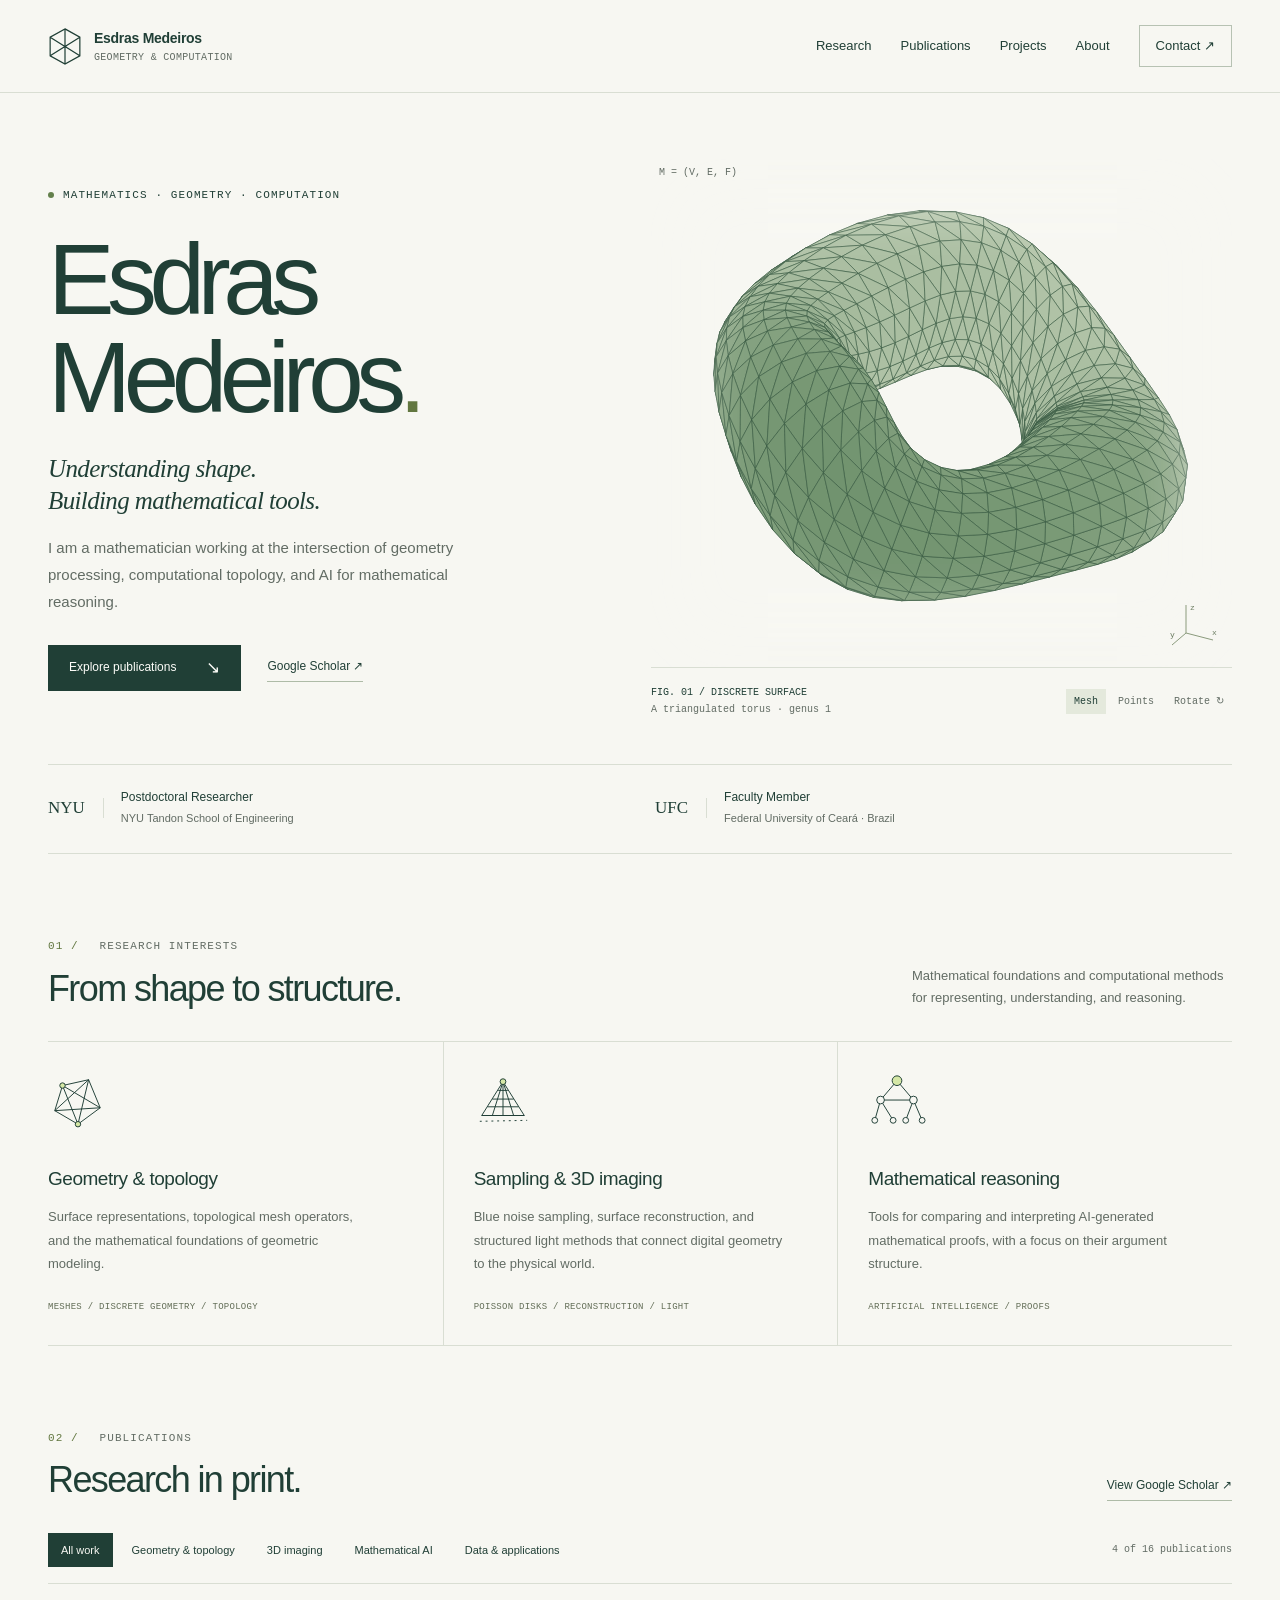
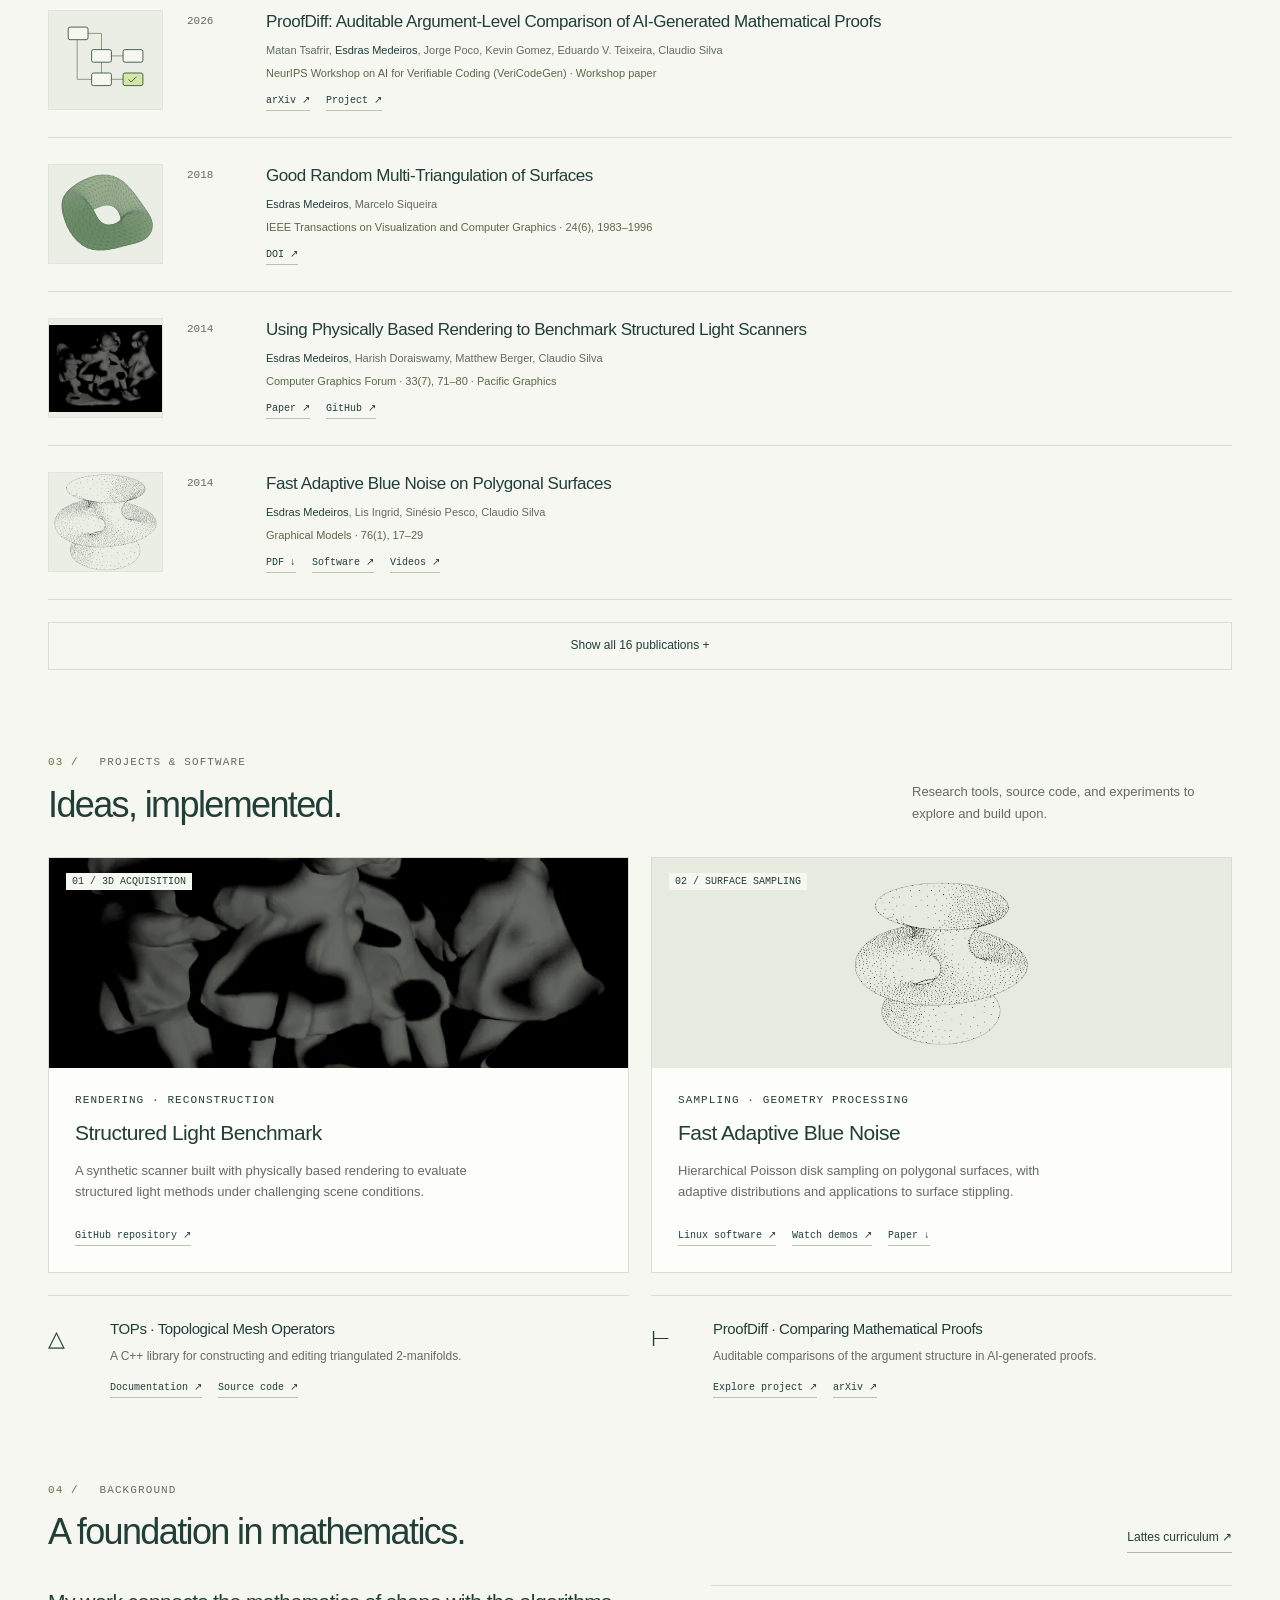
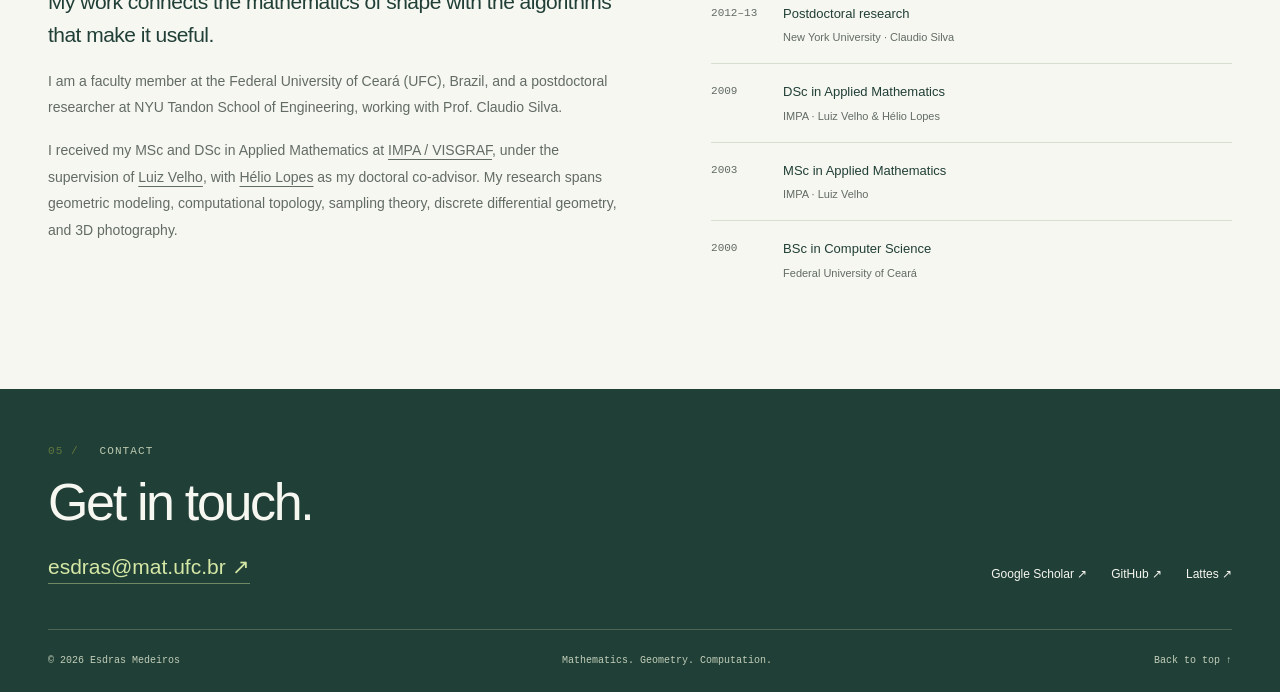
==== commit 31950541: "Move research software and videos to dedicated repositories" ====
--- a/index.html
+++ b/index.html
@@ -2,14 +2,14 @@
 <html lang="en"><head>
   <meta charset="utf-8">
   <meta name="viewport" content="width=device-width, initial-scale=1">
-  <meta name="description" content="Mathematician working on geometry processing, computational topology, 3D imaging, and AI for mathematical reasoning. Publications, software, and teaching.">
+  <meta name="description" content="Mathematician working on geometry processing, computational topology, 3D imaging, and AI for mathematical reasoning. Publications and research software.">
   <meta name="theme-color" content="#203f36">
   <meta property="og:title" content="Esdras Medeiros · Geometry &amp; Computation">
-  <meta property="og:description" content="Mathematician working on geometry processing, computational topology, 3D imaging, and AI for mathematical reasoning. Publications, software, and teaching.">
+  <meta property="og:description" content="Mathematician working on geometry processing, computational topology, 3D imaging, and AI for mathematical reasoning. Publications and research software.">
   <meta property="og:type" content="website">
   <title>Esdras Medeiros · Geometry &amp; Computation</title>
   <link rel="icon" href="assets/favicon.svg" type="image/svg+xml">
-  <link rel="stylesheet" href="assets/style.css">
+  <link rel="stylesheet" href="assets/style.css?v=aa0c4e860065">
   <script src="assets/site.js" defer></script>
 </head>
 <body id="top">
@@ -89,20 +89,20 @@
         </article>
         <article class="publication featured has-thumbnail" data-topic="imaging">
           <div class="publication-image"><img src="assets/figures/structured-light.webp" alt="" width="115" height="100" loading="lazy"></div><div class="publication-year">2014</div>
-          <div class="publication-content"><h3><a href="slBenchmarkProjectPage/paper/pbrtSlBenchmark.pdf">Using Physically Based Rendering to Benchmark Structured Light Scanners</a></h3>
+          <div class="publication-content"><h3><a href="https://github.com/esdrasmedeiros/structured-light-benchmark/blob/main/paper/pbrtSlBenchmark.pdf">Using Physically Based Rendering to Benchmark Structured Light Scanners</a></h3>
             <p class="authors"><strong>Esdras Medeiros</strong>, Harish Doraiswamy, Matthew Berger, Claudio Silva</p><p class="venue">Computer Graphics Forum · 33(7), 71–80 · Pacific Graphics</p>
-            <div class="publication-links"><a href="slBenchmarkProjectPage/paper/pbrtSlBenchmark.pdf">PDF ↓</a><a href="slBenchmarkProjectPage/">Project ↗</a><a href="https://github.com/esdrasmedeiros/structured-light-benchmark">Code ↗</a></div>
+            <div class="publication-links"><a href="https://github.com/esdrasmedeiros/structured-light-benchmark/blob/main/paper/pbrtSlBenchmark.pdf">Paper ↗</a><a href="https://github.com/esdrasmedeiros/structured-light-benchmark">GitHub ↗</a></div>
           </div>
         </article>
         <article class="publication featured has-thumbnail" data-topic="geometry">
           <div class="publication-image"><img src="assets/figures/costa.webp" alt="" width="115" height="100" loading="lazy"></div><div class="publication-year">2014</div>
           <div class="publication-content"><h3><a href="papers/fastAdaptiveBlueNoise.pdf">Fast Adaptive Blue Noise on Polygonal Surfaces</a></h3>
             <p class="authors"><strong>Esdras Medeiros</strong>, Lis Ingrid, Sinésio Pesco, Claudio Silva</p><p class="venue">Graphical Models · 76(1), 17–29</p>
-            <div class="publication-links"><a href="papers/fastAdaptiveBlueNoise.pdf">PDF ↓</a><a href="software/fastAdaptiveBlueNoise.zip">Software ↓</a><a href="videos/">Videos ↗</a></div>
+            <div class="publication-links"><a href="papers/fastAdaptiveBlueNoise.pdf">PDF ↓</a><a href="https://github.com/esdrasmedeiros/fastAdaptiveBlueNoise">Software ↗</a><a href="https://github.com/esdrasmedeiros/fastAdaptiveBlueNoise/tree/main/videos">Videos ↗</a></div>
           </div>
         </article>
         <article class="publication has-thumbnail" data-topic="geometry">
-          <div class="publication-image"><img src="assets/figures/bitori1.webp" alt="A polyhedral surface from the differential geometry counterexamples." width="327" height="267" loading="lazy"></div><div class="publication-year">2011</div>
+          <div class="publication-image"><img src="assets/figures/bitori1.gif" alt="Animated polyhedral surface from the differential geometry counterexamples." width="327" height="267" loading="lazy"></div><div class="publication-year">2011</div>
           <div class="publication-content"><h3><a href="papers/hyperbolic_bitori.pdf">Two Counterexamples of Global Differential Geometry for Polyhedra</a></h3>
             <p class="authors">Abdênago Barros, <strong>Esdras Medeiros</strong>, Romildo Silva</p><p class="venue">JP Journal of Geometry and Topology · 11(1), 65–76</p>
             <div class="publication-links"><a href="papers/hyperbolic_bitori.pdf">PDF ↓</a></div>
@@ -112,7 +112,7 @@
           <div class="publication-image"><img src="assets/figures/tops_2_1.webp" alt="The TOPs logo constructed from a triangular mesh." width="172" height="228" loading="lazy"></div><div class="publication-year">2010</div>
           <div class="publication-content"><h3><a href="papers/tops_cagd.pdf">Topological Mesh Operators</a></h3>
             <p class="authors">Thomas Lewiner, Hélio Lopes, <strong>Esdras Medeiros</strong>, Geovan Tavares, Luiz Velho</p><p class="venue">Computer Aided Geometric Design · 27(1), 1–22</p>
-            <div class="publication-links"><a href="papers/tops_cagd.pdf">PDF ↓</a><a href="tops/">Documentation ↗</a><a href="tops/tops_1.0.tar.gz">Source ↓</a></div>
+            <div class="publication-links"><a href="papers/tops_cagd.pdf">PDF ↓</a><a href="https://github.com/esdrasmedeiros/tops#readme">Documentation ↗</a><a href="https://github.com/esdrasmedeiros/tops">Source ↗</a></div>
           </div>
         </article>
         <article class="publication has-thumbnail" data-topic="geometry">
@@ -170,15 +170,14 @@
   <section class="section" id="projects" aria-label="Projects and software">
     <div class="section-heading"><div><p class="section-index"><span>03 /</span> Projects &amp; software</p><h2>Ideas, implemented.</h2></div><p class="section-intro">Research tools, source code, and experiments to explore and build upon.</p></div>
     <div class="projects-grid">
-      <article class="project-card"><div class="project-visual"><span class="project-number">01 / 3D ACQUISITION</span><img class="scan" src="assets/figures/structured-light.webp" alt="Structured light scanning of a 3D model." width="800" height="600" loading="lazy"></div><div class="project-content"><div class="meta-label">Rendering · Reconstruction</div><h3>Structured Light Benchmark</h3><p>A synthetic scanner built with physically based rendering to evaluate structured light methods under challenging scene conditions.</p><div class="publication-links"><a href="slBenchmarkProjectPage/">Explore project ↗</a><a href="https://github.com/esdrasmedeiros/structured-light-benchmark">GitHub ↗</a></div></div></article>
-      <article class="project-card"><div class="project-visual"><span class="project-number">02 / SURFACE SAMPLING</span><img src="assets/figures/costa.webp" alt="A stippled surface illustrating adaptive blue noise sampling." width="640" height="584" loading="lazy"></div><div class="project-content"><div class="meta-label">Sampling · Geometry processing</div><h3>Fast Adaptive Blue Noise</h3><p>Hierarchical Poisson disk sampling on polygonal surfaces, with adaptive distributions and applications to surface stippling.</p><div class="publication-links"><a href="software/fastAdaptiveBlueNoise.zip">Linux software ↓</a><a href="videos/">Watch demos ↗</a><a href="papers/fastAdaptiveBlueNoise.pdf">Paper ↓</a></div></div></article>
+      <article class="project-card"><div class="project-visual"><span class="project-number">01 / 3D ACQUISITION</span><img class="scan" src="assets/figures/structured-light.webp" alt="Structured light scanning of a 3D model." width="800" height="600" loading="lazy"></div><div class="project-content"><div class="meta-label">Rendering · Reconstruction</div><h3>Structured Light Benchmark</h3><p>A synthetic scanner built with physically based rendering to evaluate structured light methods under challenging scene conditions.</p><div class="publication-links"><a href="https://github.com/esdrasmedeiros/structured-light-benchmark">GitHub repository ↗</a></div></div></article>
+      <article class="project-card"><div class="project-visual"><span class="project-number">02 / SURFACE SAMPLING</span><img src="assets/figures/costa.webp" alt="A stippled surface illustrating adaptive blue noise sampling." width="640" height="584" loading="lazy"></div><div class="project-content"><div class="meta-label">Sampling · Geometry processing</div><h3>Fast Adaptive Blue Noise</h3><p>Hierarchical Poisson disk sampling on polygonal surfaces, with adaptive distributions and applications to surface stippling.</p><div class="publication-links"><a href="https://github.com/esdrasmedeiros/fastAdaptiveBlueNoise">Linux software ↗</a><a href="https://github.com/esdrasmedeiros/fastAdaptiveBlueNoise/tree/main/videos">Watch demos ↗</a><a href="papers/fastAdaptiveBlueNoise.pdf">Paper ↓</a></div></div></article>
     </div>
-    <div class="project-extra"><article class="project-mini"><span class="mini-icon" aria-hidden="true">△</span><div><h3>TOPs · Topological Mesh Operators</h3><p>A C++ library for constructing and editing triangulated 2-manifolds.</p><div class="publication-links"><a href="tops/">Documentation ↗</a><a href="tops/tops_1.0.tar.gz">Source code ↓</a></div></div></article><article class="project-mini"><span class="mini-icon" aria-hidden="true">⊢</span><div><h3>ProofDiff · Comparing Mathematical Proofs</h3><p>Auditable comparisons of the argument structure in AI-generated proofs.</p><div class="publication-links"><a href="https://visualdslab.com/papers/ProofDiff/">Explore project ↗</a><a href="https://arxiv.org/abs/2611.10233">arXiv ↗</a></div></div></article></div>
+    <div class="project-extra"><article class="project-mini"><span class="mini-icon" aria-hidden="true">△</span><div><h3>TOPs · Topological Mesh Operators</h3><p>A C++ library for constructing and editing triangulated 2-manifolds.</p><div class="publication-links"><a href="https://github.com/esdrasmedeiros/tops#readme">Documentation ↗</a><a href="https://github.com/esdrasmedeiros/tops">Source code ↗</a></div></div></article><article class="project-mini"><span class="mini-icon" aria-hidden="true">⊢</span><div><h3>ProofDiff · Comparing Mathematical Proofs</h3><p>Auditable comparisons of the argument structure in AI-generated proofs.</p><div class="publication-links"><a href="https://visualdslab.com/papers/ProofDiff/">Explore project ↗</a><a href="https://arxiv.org/abs/2611.10233">arXiv ↗</a></div></div></article></div>
   </section>
   <section class="section" id="about" aria-label="About Esdras">
     <div class="section-heading"><div><p class="section-index"><span>04 /</span> Background</p><h2>A foundation in mathematics.</h2></div><a class="text-link" href="https://buscatextual.cnpq.br/buscatextual/visualizacv.do?id=K4769367Z8">Lattes curriculum ↗</a></div>
     <div class="about-layout"><div class="about-copy"><p class="large-copy">My work connects the mathematics of shape with the algorithms that make it useful.</p><p>I am a faculty member at the Federal University of Ceará (UFC), Brazil, and a postdoctoral researcher at NYU Tandon School of Engineering, working with Prof. Claudio Silva.</p><p>I received my MSc and DSc in Applied Mathematics at <a href="https://www.visgraf.impa.br/">IMPA / VISGRAF</a>, under the supervision of <a href="https://w3.impa.br/~lvelho/">Luiz Velho</a>, with <a href="https://www.inf.puc-rio.br/en/teacher/helio-cortes-vieira-lopes/">Hélio Lopes</a> as my doctoral co-advisor. My research spans geometric modeling, computational topology, sampling theory, discrete differential geometry, and 3D photography.</p></div><dl class="education"><div class="education-row"><dt>2012–13</dt><dd>Postdoctoral research<small>New York University · Claudio Silva</small></dd></div><div class="education-row"><dt>2009</dt><dd>DSc in Applied Mathematics<small>IMPA · Luiz Velho &amp; Hélio Lopes</small></dd></div><div class="education-row"><dt>2003</dt><dd>MSc in Applied Mathematics<small>IMPA · Luiz Velho</small></dd></div><div class="education-row"><dt>2000</dt><dd>BSc in Computer Science<small>Federal University of Ceará</small></dd></div></dl></div>
-    <div class="teaching"><div><h3>Teaching &amp; course materials</h3><p>Archived notes and exercises in discrete mathematics and computer graphics.</p></div><a class="text-link" href="teaching/">Browse materials ↗</a></div>
   </section>
 </div>
 <section class="contact" id="contact" aria-label="Contact"><div class="container"><div class="contact-inner"><div><p class="section-index"><span>05 /</span> Contact</p><h2>Get in touch.</h2><a class="contact-email" href="mailto:esdras@mat.ufc.br">esdras@mat.ufc.br ↗</a></div><div class="contact-links"><a href="https://scholar.google.com/citations?user=mTiVl44AAAAJ&amp;hl=pt-BR">Google Scholar ↗</a><a href="https://github.com/esdrasmedeiros">GitHub ↗</a><a href="https://buscatextual.cnpq.br/buscatextual/visualizacv.do?id=K4769367Z8">Lattes ↗</a></div></div><footer class="footer-line"><span>© 2026 Esdras Medeiros</span><span>Mathematics. Geometry. Computation.</span><a href="#top">Back to top ↑</a></footer></div></section>
--- a/assets/style.css
+++ b/assets/style.css
@@ -435,13 +435,15 @@
 }
 .publication {
   display:grid;
-  grid-template-columns:115px 55px 1fr;
+  grid-template-columns:115px 55px minmax(0,1fr);
+  grid-template-areas:"thumbnail year details";
   gap:24px;
   padding:26px 0;
   border-bottom:1px solid var(--line);
   align-items:start;
 }
 .publication-image {
+  grid-area:thumbnail;
   width:115px;
   height:100px;
   display:flex;
@@ -465,9 +467,14 @@
   height:85px;
 }
 .publication-year {
+  grid-area:year;
   font:11px var(--mono);
   padding-top:5px;
   color:var(--muted);
+}
+.publication-content {
+  grid-area:details;
+  min-width:0;
 }
 .publication h3 {
   font-size:17px;
@@ -507,10 +514,6 @@
 }
 .publication-links a:hover {
   border-color:var(--ink);
-}
-.publication:not(.has-thumbnail) {
-  grid-template-columns:55px 1fr;
-  padding-left:139px;
 }
 .publication-more {
   margin-top:22px;
@@ -863,9 +866,6 @@
   .publication {
     gap:18px;
   }
-  .publication:not(.has-thumbnail) {
-    padding-left:133px;
-  }
 }
 @media(max-width:760px) {
   html {
@@ -1006,42 +1006,24 @@
     padding:7px 10px;
   }
   .publication {
-    grid-template-columns:65px 1fr;
+    grid-template-columns:65px minmax(0,1fr);
+    grid-template-areas:"thumbnail year" "thumbnail details";
     gap:8px 15px;
     padding-block:23px;
   }
   .publication-image {
     width:65px;
     height:65px;
-    grid-column:1;
-    grid-row:1 / 3;
   }
   .publication-year {
-    grid-column:2;
-    grid-row:1;
     padding:0;
     font-size:10px;
   }
-  .publication-content {
-    grid-column:2;
-    grid-row:2;
-  }
   .publication h3 {
     font-size:15px;
   }
   .publication .authors {
     font-size:10px;
-  }
-  .publication:not(.has-thumbnail) {
-    padding-left:0;
-    grid-template-columns:65px 1fr;
-  }
-  .publication:not(.has-thumbnail) .publication-year {
-    grid-column:1;
-    grid-row:1;
-  }
-  .publication:not(.has-thumbnail) .publication-content {
-    grid-row:1;
   }
   .publication-links {
     gap:13px;
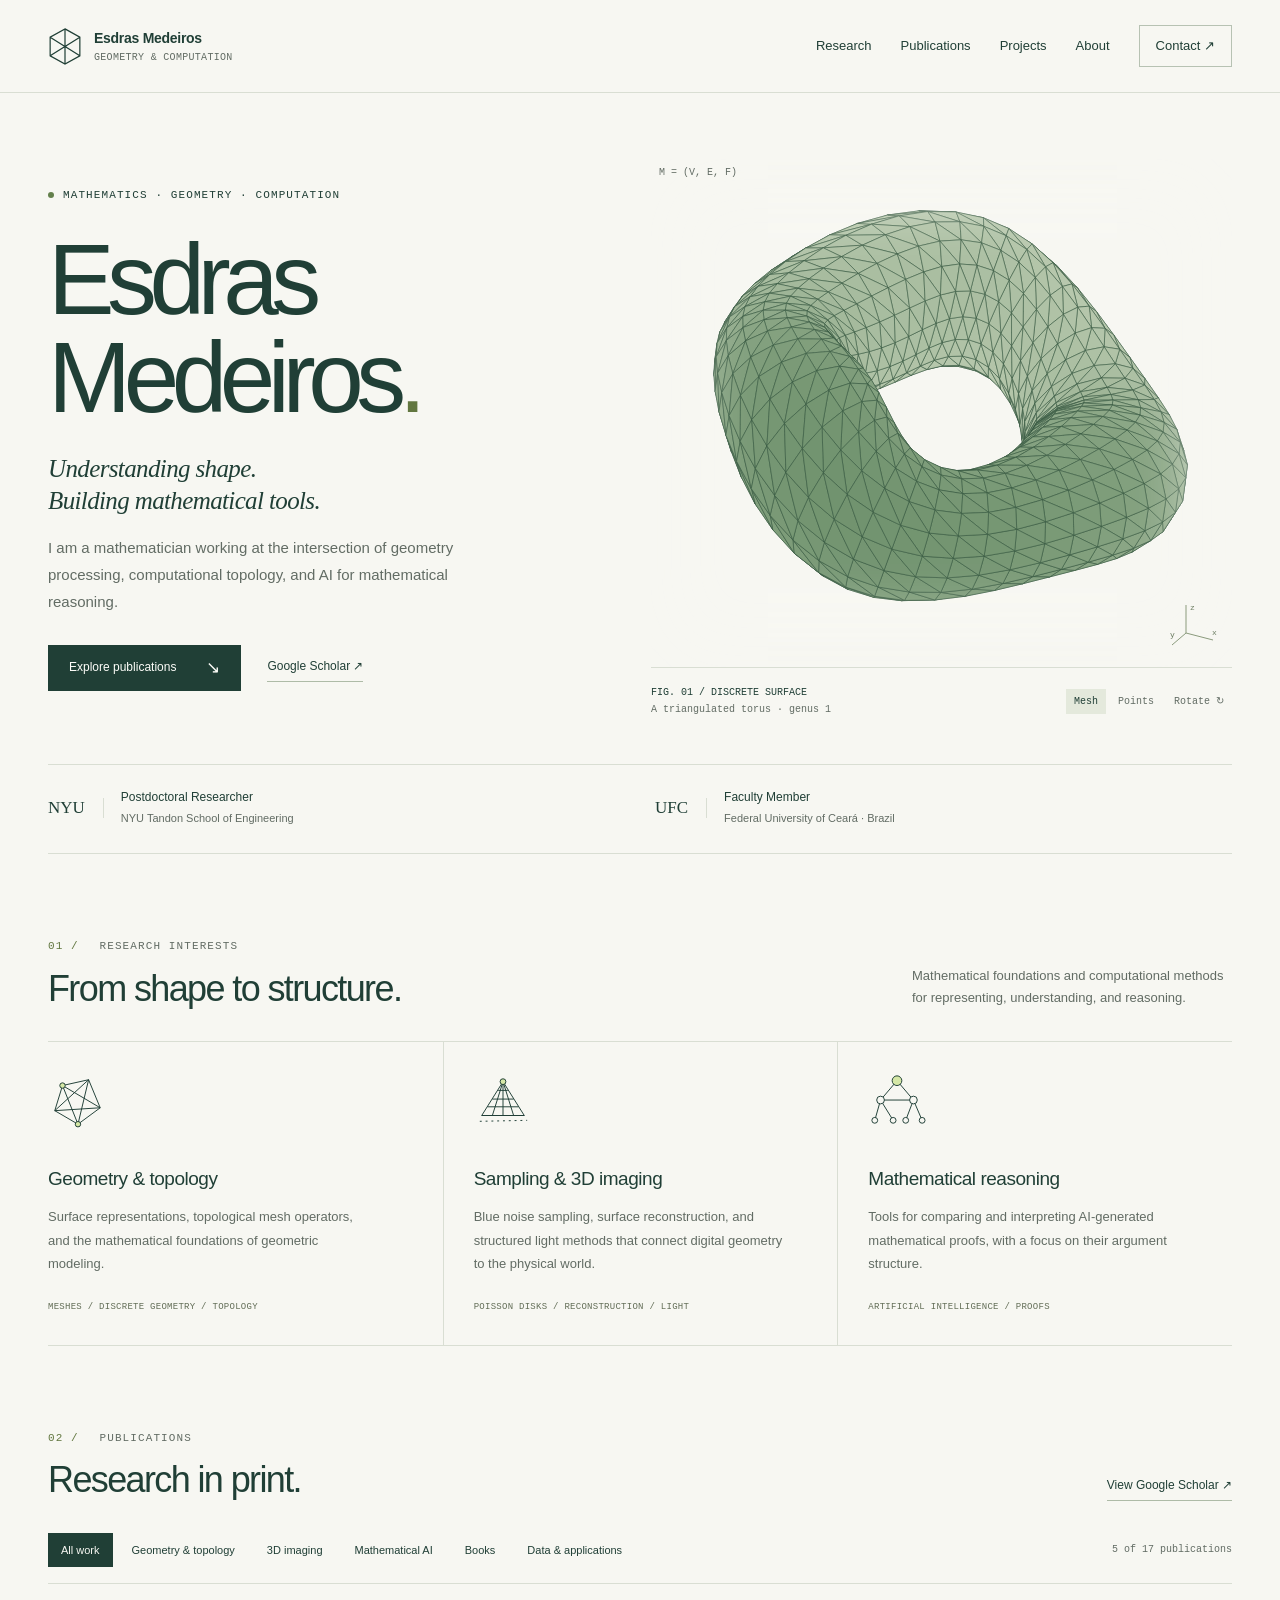
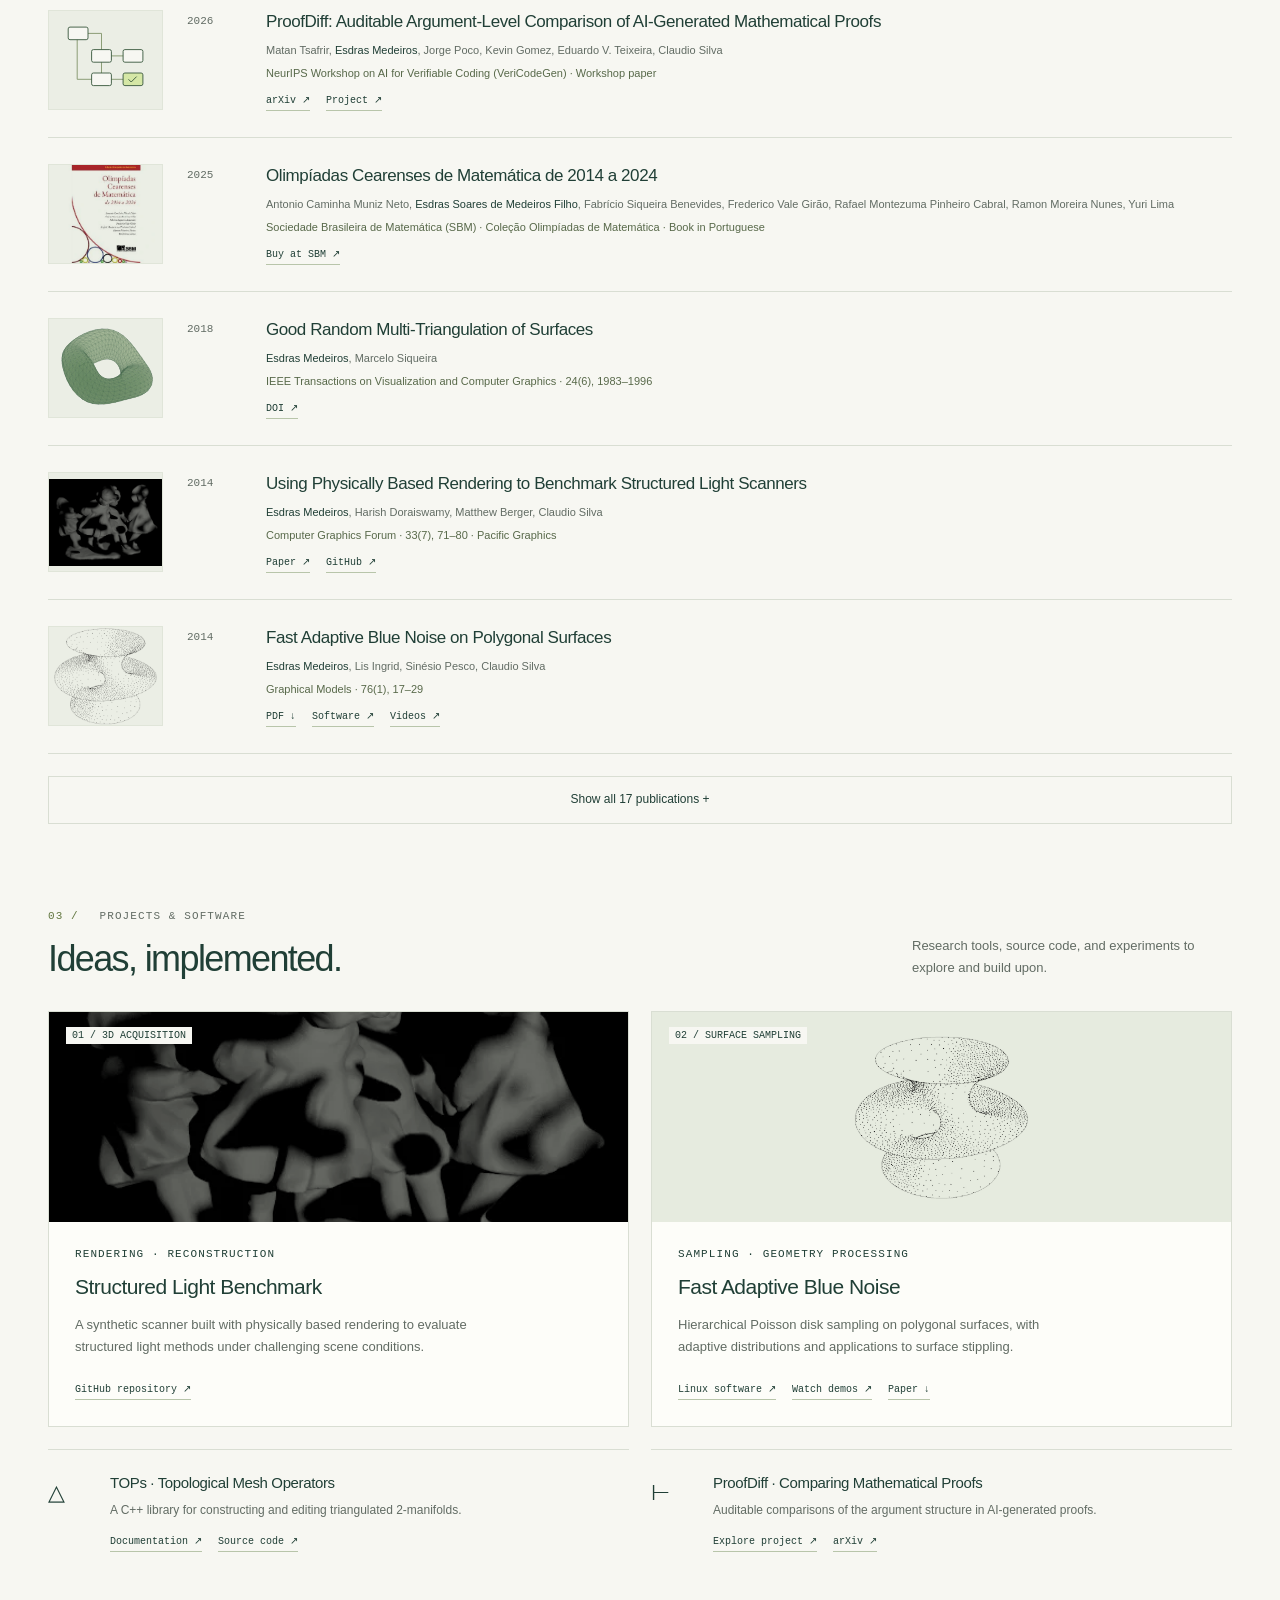
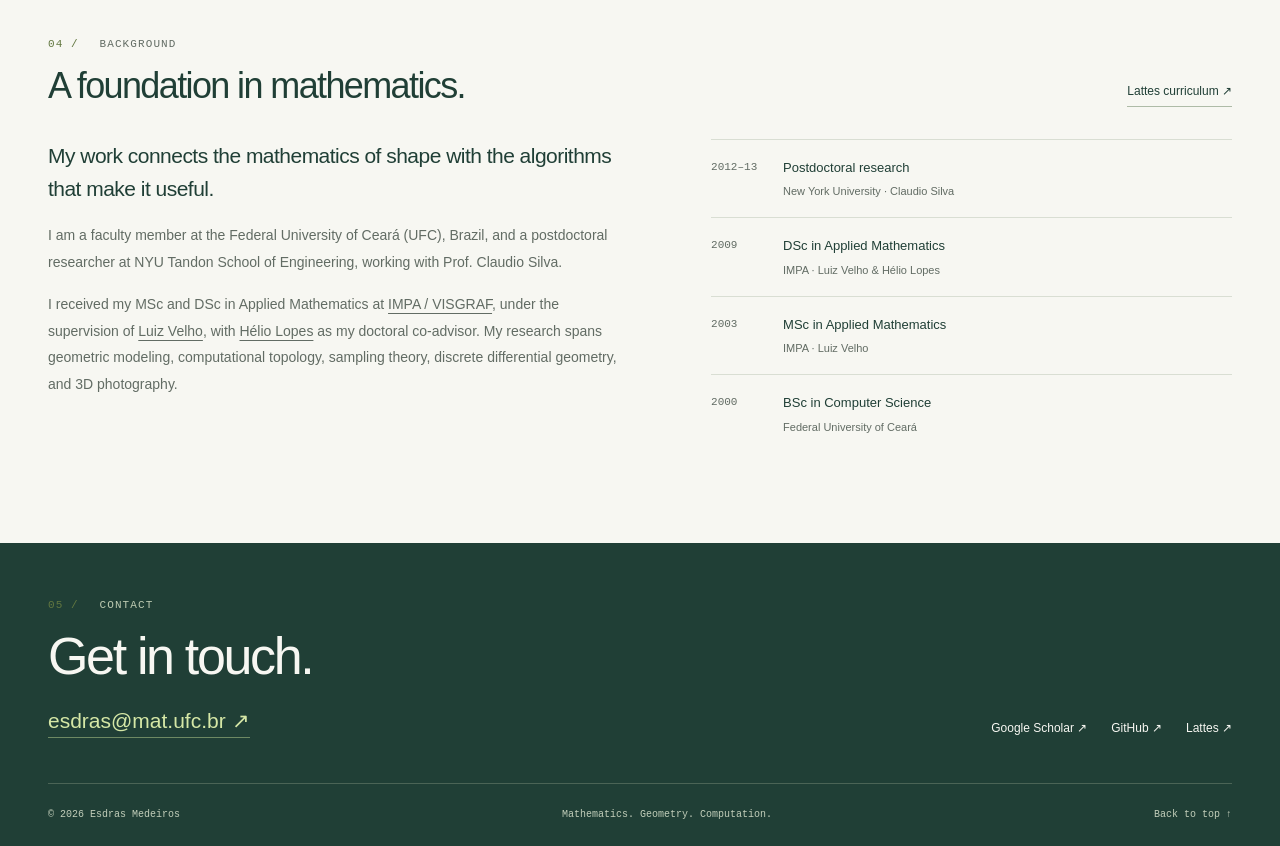
==== commit 8bfa1c9f: "Add OCM book with cover and official SBM store link" ====
--- a/index.html
+++ b/index.html
@@ -49,7 +49,7 @@
   <section class="section" id="publications" aria-label="Publications">
     <div class="section-heading"><div><p class="section-index"><span>02 /</span> Publications</p><h2>Research in print.</h2></div><a class="text-link" href="https://scholar.google.com/citations?user=mTiVl44AAAAJ&amp;hl=pt-BR">View Google Scholar ↗</a></div>
     <div class="publication-toolbar" hidden><div class="filters" role="group" aria-label="Filter publications by research area">
-      <button class="filter" type="button" data-filter="all" aria-pressed="true">All work</button><button class="filter" type="button" data-filter="geometry" aria-pressed="false">Geometry &amp; topology</button><button class="filter" type="button" data-filter="imaging" aria-pressed="false">3D imaging</button><button class="filter" type="button" data-filter="ai" aria-pressed="false">Mathematical AI</button><button class="filter" type="button" data-filter="data" aria-pressed="false">Data &amp; applications</button>
+      <button class="filter" type="button" data-filter="all" aria-pressed="true">All work</button><button class="filter" type="button" data-filter="geometry" aria-pressed="false">Geometry &amp; topology</button><button class="filter" type="button" data-filter="imaging" aria-pressed="false">3D imaging</button><button class="filter" type="button" data-filter="ai" aria-pressed="false">Mathematical AI</button><button class="filter" type="button" data-filter="books" aria-pressed="false">Books</button><button class="filter" type="button" data-filter="data" aria-pressed="false">Data &amp; applications</button>
     </div><span class="result-count" aria-live="polite" aria-atomic="true"></span></div>
     <div class="publications-list">
         <article class="publication featured has-thumbnail" data-topic="ai">
@@ -57,6 +57,13 @@
           <div class="publication-content"><h3><a href="https://arxiv.org/abs/2611.10233">ProofDiff: Auditable Argument-Level Comparison of AI-Generated Mathematical Proofs</a></h3>
             <p class="authors">Matan Tsafrir, <strong>Esdras Medeiros</strong>, Jorge Poco, Kevin Gomez, Eduardo V. Teixeira, Claudio Silva</p><p class="venue">NeurIPS Workshop on AI for Verifiable Coding (VeriCodeGen) · Workshop paper</p>
             <div class="publication-links"><a href="https://arxiv.org/abs/2611.10233">arXiv ↗</a><a href="https://visualdslab.com/papers/ProofDiff/">Project ↗</a></div>
+          </div>
+        </article>
+        <article class="publication featured has-thumbnail" data-topic="books" id="book-ocm">
+          <div class="publication-image"><img src="assets/figures/olimpiadas-cearenses-2014-2024.webp" alt="Cover of Olimpíadas Cearenses de Matemática de 2014 a 2024, published by SBM." width="265" height="265" loading="lazy"></div><div class="publication-year">2025</div>
+          <div class="publication-content"><h3><a href="https://loja.sbm.org.br/olimpiadas-cearenses-de-matematica-de-2014-a-2024.html" lang="pt-BR">Olimpíadas Cearenses de Matemática de 2014 a 2024</a></h3>
+            <p class="authors">Antonio Caminha Muniz Neto, <strong>Esdras Soares de Medeiros Filho</strong>, Fabrício Siqueira Benevides, Frederico Vale Girão, Rafael Montezuma Pinheiro Cabral, Ramon Moreira Nunes, Yuri Lima</p><p class="venue">Sociedade Brasileira de Matemática (SBM) · Coleção Olimpíadas de Matemática · Book in Portuguese</p>
+            <div class="publication-links"><a href="https://loja.sbm.org.br/olimpiadas-cearenses-de-matematica-de-2014-a-2024.html">Buy at SBM ↗</a></div>
           </div>
         </article>
         <article class="publication" data-topic="data">
@@ -136,7 +143,7 @@
             <div class="publication-links"><a href="papers/gencode_sibgrapi.pdf">PDF ↓</a></div>
           </div>
         </article>
-        <article class="publication has-thumbnail" data-topic="imaging">
+        <article class="publication has-thumbnail" data-topic="imaging books">
           <div class="publication-image"><img src="assets/figures/sapo.webp" alt="The 3D Photography book illustration with reconstructed objects." width="237" height="176" loading="lazy"></div><div class="publication-year">2005</div>
           <div class="publication-content"><h3><a href="papers/fotografia-3d.pdf">Fotografia 3D</a></h3>
             <p class="authors">Luiz Velho, Paulo Carvalho, <strong>Esdras Soares</strong>, Asla Sá, Anselmo Montenegro, Adelailson Peixoto, Luiz Antonio Rivera</p><p class="venue">25º Colóquio Brasileiro de Matemática · IMPA · Book in Portuguese</p>
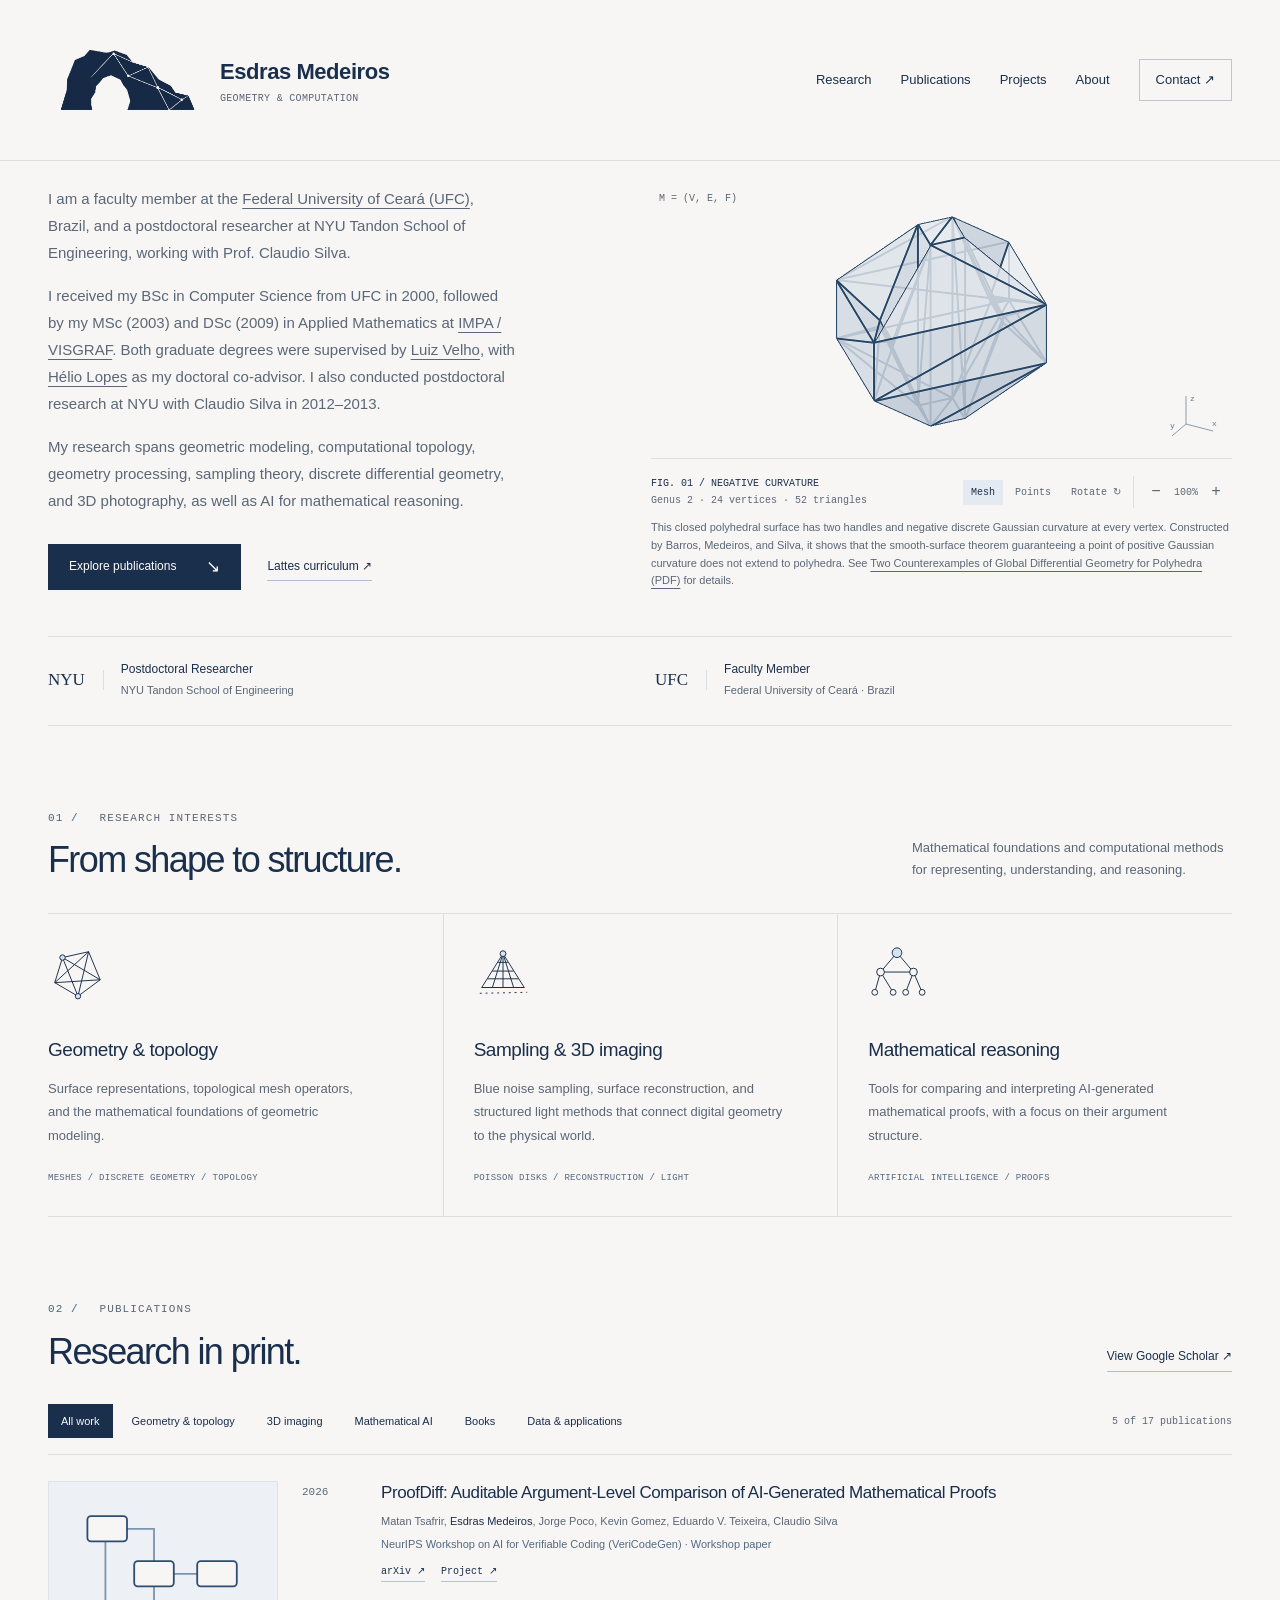
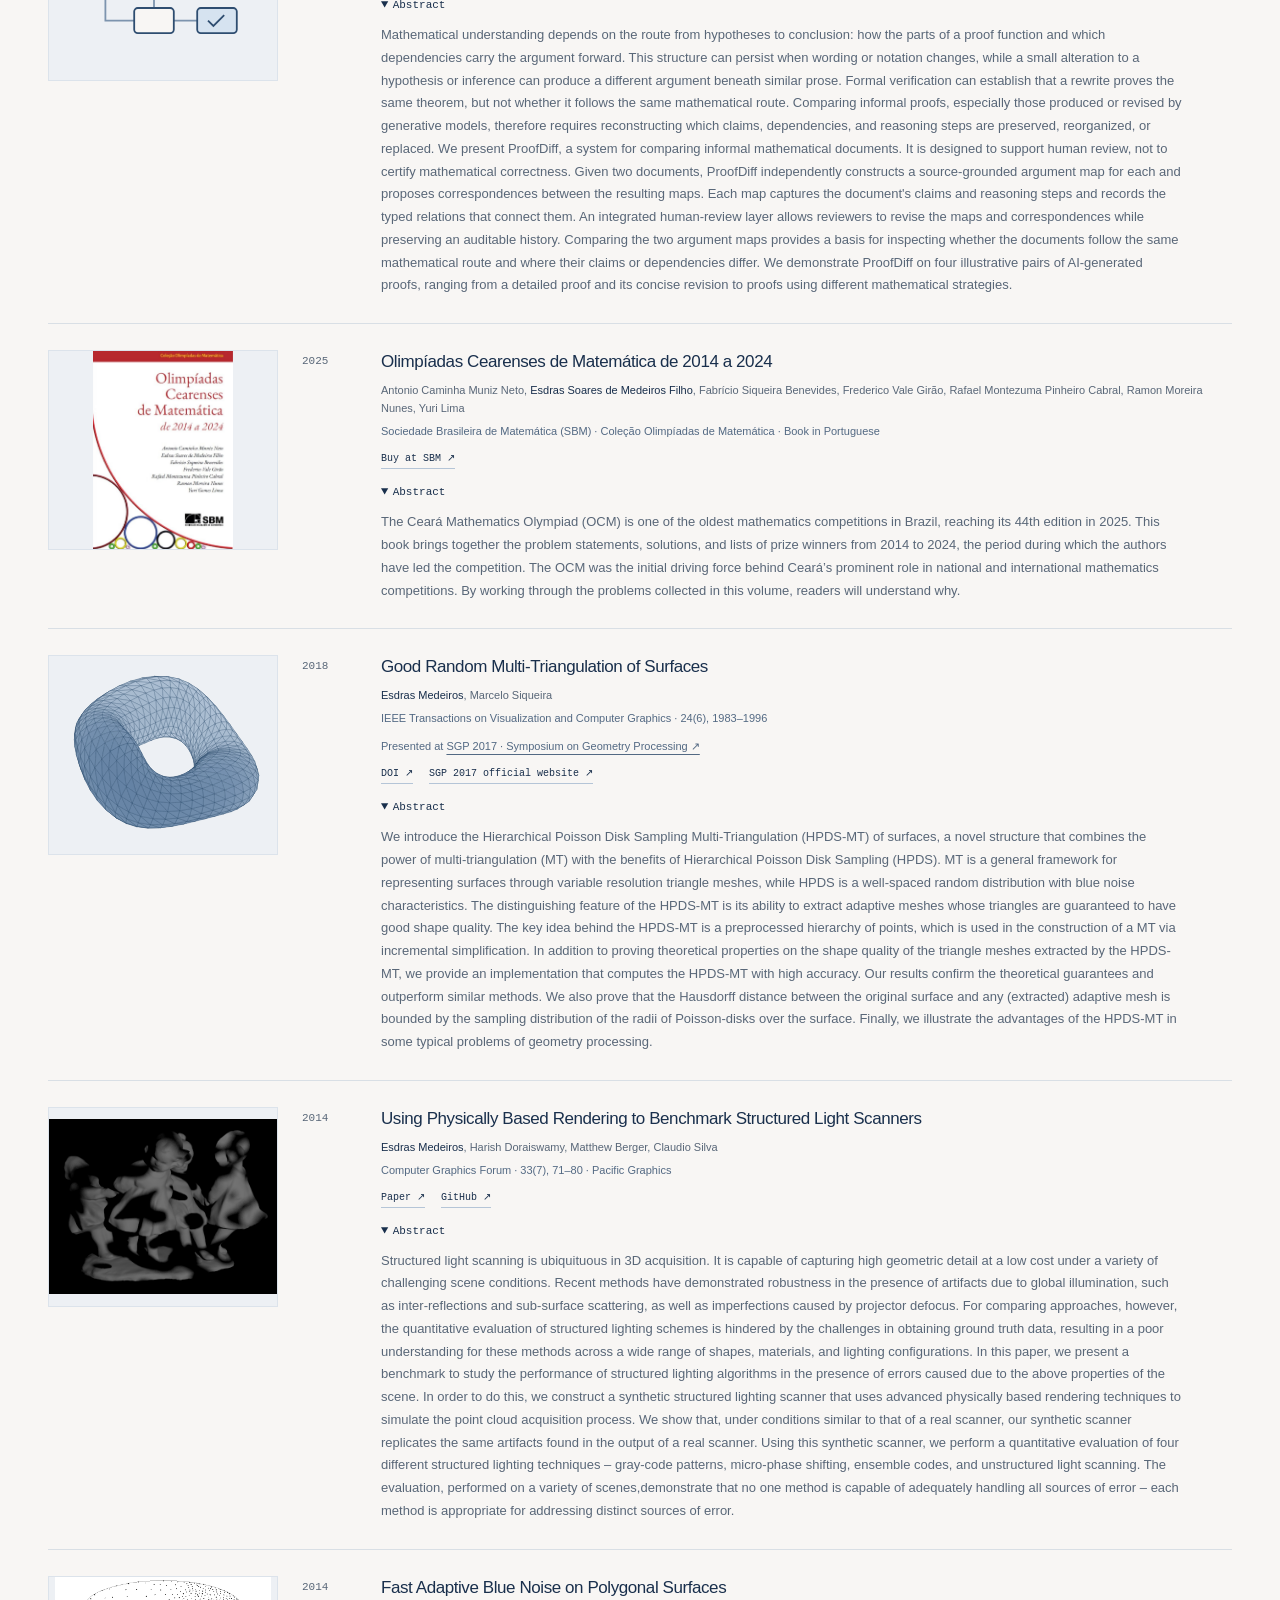
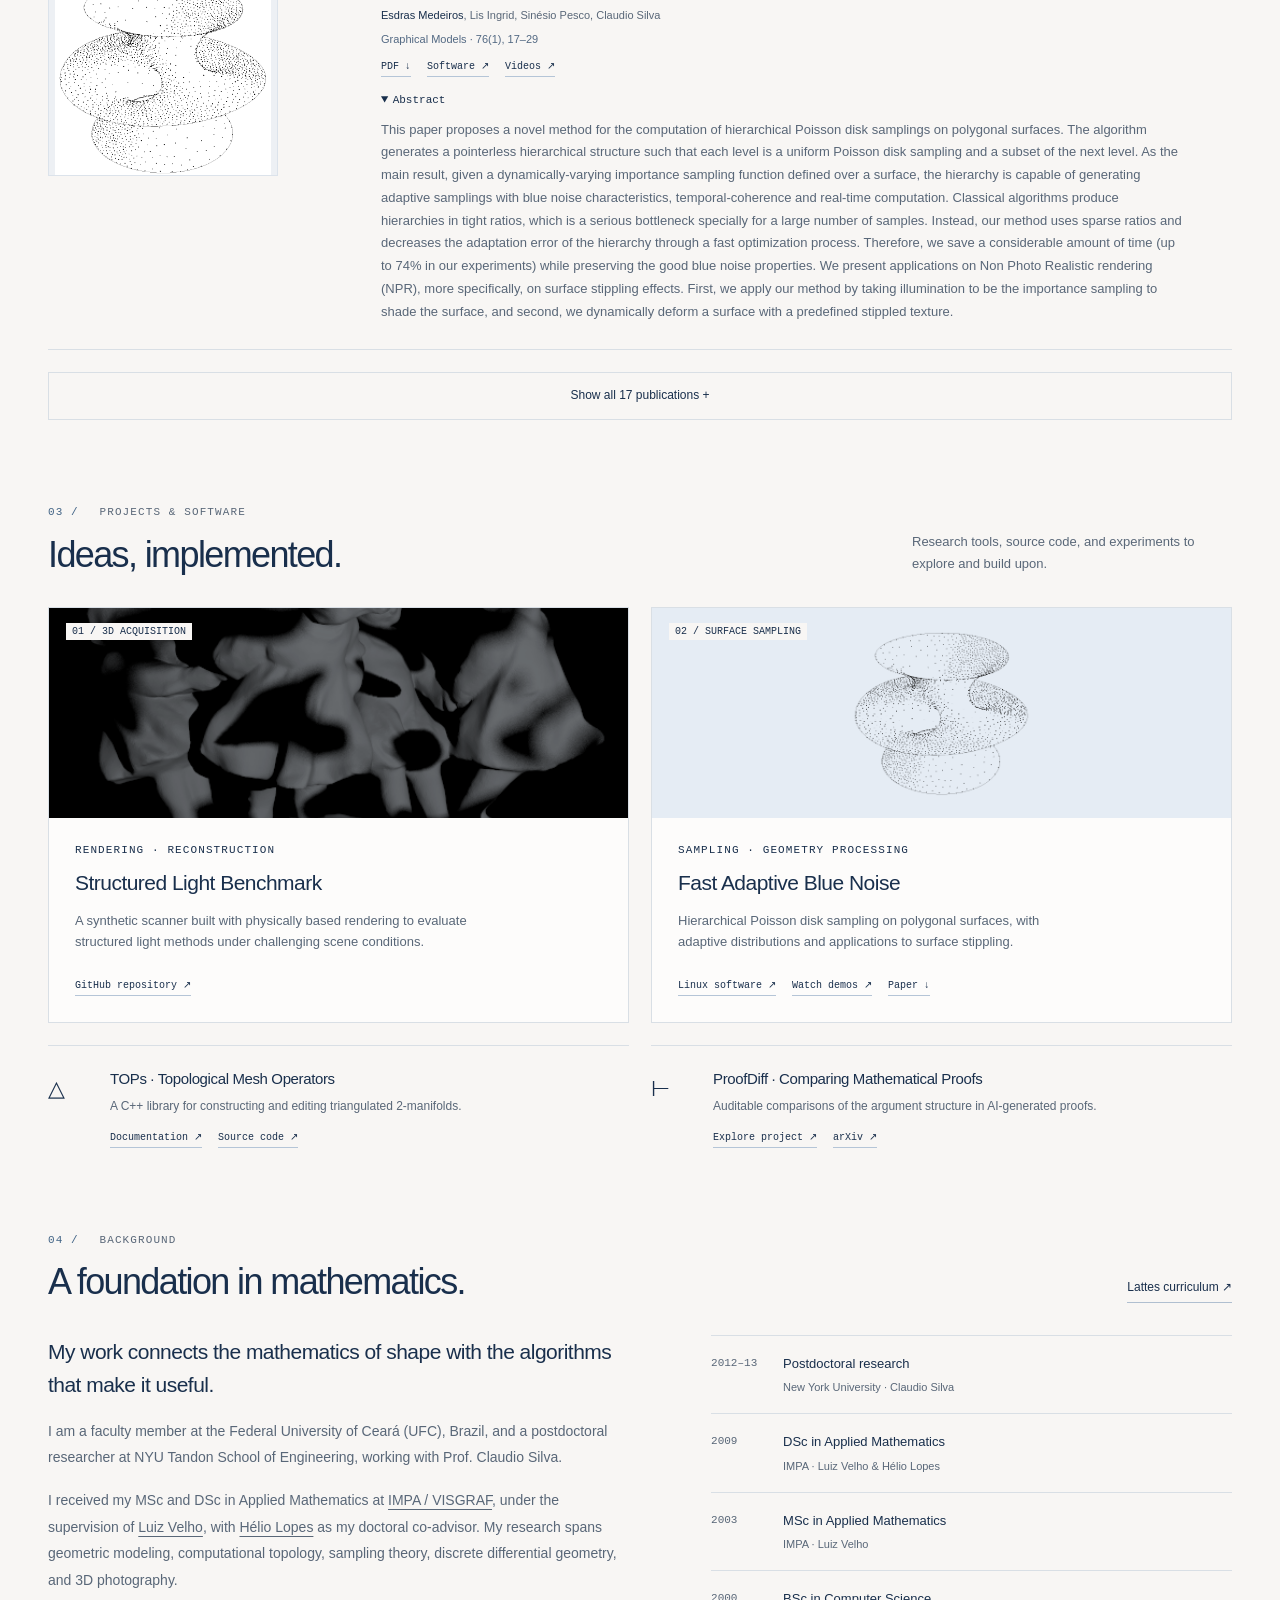
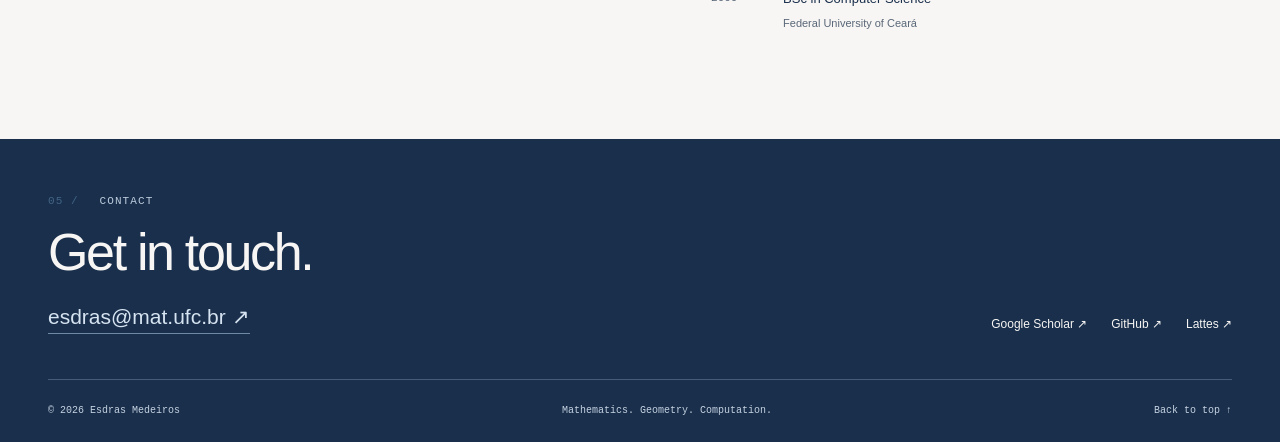
==== commit b1d89c5d: "Update academic profile, publication abstracts, and interactive geometry viewer" ====
--- a/index.html
+++ b/index.html
@@ -2,48 +2,62 @@
 <html lang="en"><head>
   <meta charset="utf-8">
   <meta name="viewport" content="width=device-width, initial-scale=1">
-  <meta name="description" content="Mathematician working on geometry processing, computational topology, 3D imaging, and AI for mathematical reasoning. Publications and research software.">
-  <meta name="theme-color" content="#203f36">
+  <meta name="description" content="Geometry processing, computational topology, 3D imaging, and AI for mathematical reasoning. Publications and research software.">
+  <meta name="theme-color" content="#192f4c">
   <meta property="og:title" content="Esdras Medeiros · Geometry &amp; Computation">
   <meta property="og:description" content="Mathematician working on geometry processing, computational topology, 3D imaging, and AI for mathematical reasoning. Publications and research software.">
   <meta property="og:type" content="website">
   <title>Esdras Medeiros · Geometry &amp; Computation</title>
-  <link rel="icon" href="assets/favicon.svg" type="image/svg+xml">
-  <link rel="stylesheet" href="assets/style.css?v=aa0c4e860065">
-  <script src="assets/site.js" defer></script>
+  <link rel="icon" href="assets/mylogo-transparent.png" type="image/png">
+  <link rel="stylesheet" href="assets/style.css?v=7dc8fce4de2f">
+  <script src="assets/site.js?v=934fb788c1eb" defer></script>
 </head>
 <body id="top">
 <a class="skip-link" href="#main">Skip to content</a>
 <header class="site-header"><div class="container header-inner">
-  <a class="brand" href="#top" aria-label="Esdras Medeiros home"><svg viewBox="0 0 36 42" fill="none" aria-hidden="true"><path d="M18 2 34 11v20L18 40 2 31V11Z M18 2v19m16-10-16 10L2 11m16 10v19M2 31l16-10 16 10" stroke="currentColor" stroke-width="1.3"/></svg><span>Esdras Medeiros<small>GEOMETRY &amp; COMPUTATION</small></span></a>
+  <a class="brand" href="#top" aria-label="Esdras Medeiros home"><img class="brand-logo" src="assets/mylogo-transparent.png" alt="" width="160" height="160"><span>Esdras Medeiros<small>GEOMETRY &amp; COMPUTATION</small></span></a>
   <button class="menu-toggle" type="button" aria-expanded="false" aria-controls="main-nav">Menu <span aria-hidden="true">＋</span></button>
   <nav id="main-nav" aria-label="Main navigation"><a href="#research">Research</a><a href="#publications">Publications</a><a href="#projects">Projects</a><a href="#about">About</a><a class="contact-nav" href="#contact">Contact ↗</a></nav>
 </div></header>
 <main id="main"><div class="container">
-  <section class="hero" aria-labelledby="hero-title">
+  <section class="hero" aria-label="Academic background and interactive geometry">
     <div class="hero-copy">
-      <div class="eyebrow"><span class="status-dot" aria-hidden="true"></span> Mathematics · Geometry · Computation</div>
-      <h1 id="hero-title">Esdras<br>Medeiros<span>.</span></h1>
-      <p class="tagline">Understanding shape.<br>Building mathematical tools.</p>
-      <p class="hero-description">I am a mathematician working at the intersection of geometry processing, computational topology, and AI for mathematical reasoning.</p>
-      <div class="hero-actions"><a class="button" href="#publications">Explore publications <span class="arrow" aria-hidden="true">↘</span></a><a class="text-link" href="https://scholar.google.com/citations?user=mTiVl44AAAAJ&amp;hl=pt-BR">Google Scholar ↗</a></div>
+      <p class="hero-description">I am a faculty member at the <a href="https://www.ufc.br/">Federal University of Ceará (UFC)</a>, Brazil, and a postdoctoral researcher at NYU Tandon School of Engineering, working with Prof. Claudio Silva.</p>
+      <p class="hero-description">I received my BSc in Computer Science from UFC in 2000, followed by my MSc (2003) and DSc (2009) in Applied Mathematics at <a href="https://www.visgraf.impa.br/">IMPA / VISGRAF</a>. Both graduate degrees were supervised by <a href="https://w3.impa.br/~lvelho/">Luiz Velho</a>, with <a href="https://www.inf.puc-rio.br/en/teacher/helio-cortes-vieira-lopes/">Hélio Lopes</a> as my doctoral co-advisor. I also conducted postdoctoral research at NYU with Claudio Silva in 2012–2013.</p>
+      <p class="hero-description">My research spans geometric modeling, computational topology, geometry processing, sampling theory, discrete differential geometry, and 3D photography, as well as AI for mathematical reasoning.</p>
+      <div class="hero-actions"><a class="button" href="#publications">Explore publications <span class="arrow" aria-hidden="true">↘</span></a><a class="text-link" href="https://buscatextual.cnpq.br/buscatextual/visualizacv.do?id=K4769367Z8">Lattes curriculum ↗</a></div>
     </div>
     <figure class="geometry-figure">
       <div class="surface-stage"><span class="figure-corner" aria-hidden="true">M = (V, E, F)</span>
-        <img id="surface-fallback" src="assets/surface.svg" width="560" height="490" alt="A triangulated, gently deformed torus, illustrating a discrete surface mesh.">
+        <img id="surface-fallback" src="assets/counterexample.png?v=047b907a0165" width="560" height="490" alt="The genus-two polyhedral counterexample, with 24 vertices and 52 triangles, has negative discrete Gaussian curvature at every vertex.">
         <canvas id="surface" width="560" height="490" aria-hidden="true" hidden></canvas>
-        <svg class="figure-axis" viewBox="0 0 52 52" aria-hidden="true"><g fill="none" stroke="#8b9b7d"><path d="M18 33V5m0 28 27 7m-27-7L4 45"/></g><g fill="#6c7d62" font-family="monospace" font-size="8"><text x="22" y="10">z</text><text x="44" y="35">x</text><text x="2" y="37">y</text></g></svg>
+        <svg class="figure-axis" viewBox="0 0 52 52" aria-hidden="true"><g fill="none" stroke="#8a9cb0"><path d="M18 33V5m0 28 27 7m-27-7L4 45"/></g><g fill="#657b94" font-family="monospace" font-size="8"><text x="22" y="10">z</text><text x="44" y="35">x</text><text x="2" y="37">y</text></g></svg>
       </div>
-      <figcaption class="geometry-caption"><span><strong>FIG. 01 / DISCRETE SURFACE</strong><br>A triangulated torus · genus 1</span><div class="geometry-controls" hidden aria-label="Surface visualization controls"><button type="button" data-surface-mode="mesh" aria-pressed="true">Mesh</button><button type="button" data-surface-mode="points" aria-pressed="false">Points</button><button id="rotate-surface" type="button" aria-label="Rotate surface by 30 degrees">Rotate ↻</button></div></figcaption>
+      <figcaption class="geometry-caption">
+        <div class="geometry-caption-bar">
+          <span><strong>FIG. 01 / NEGATIVE CURVATURE</strong><br>Genus 2 · 24 vertices · 52 triangles</span>
+          <div class="geometry-controls" hidden aria-label="Surface visualization controls">
+            <button type="button" data-surface-mode="mesh" aria-pressed="true">Mesh</button>
+            <button type="button" data-surface-mode="points" aria-pressed="false">Points</button>
+            <button id="rotate-surface" type="button" aria-label="Rotate surface by 30 degrees">Rotate ↻</button>
+            <div class="surface-zoom" role="group" aria-label="Surface zoom">
+              <button id="zoom-out-surface" type="button" aria-label="Zoom out" title="Zoom out">−</button>
+              <output id="surface-zoom-level" aria-live="polite" aria-atomic="true">100%</output>
+              <button id="zoom-in-surface" type="button" aria-label="Zoom in" title="Zoom in">+</button>
+            </div>
+          </div>
+        </div>
+        <p class="geometry-description">This closed polyhedral surface has two handles and negative discrete Gaussian curvature at every vertex. Constructed by Barros, Medeiros, and Silva, it shows that the smooth-surface theorem guaranteeing a point of positive Gaussian curvature does not extend to polyhedra. See <a href="papers/hyperbolic_bitori.pdf"><cite>Two Counterexamples of Global Differential Geometry for Polyhedra</cite> (PDF)</a> for details.</p>
+      </figcaption>
     </figure>
   </section>
   <div class="affiliations" aria-label="Academic affiliations"><div class="affiliation"><span class="affiliation-mark">NYU</span><p>Postdoctoral Researcher<br><small>NYU Tandon School of Engineering</small></p></div><div class="affiliation"><span class="affiliation-mark">UFC</span><p>Faculty Member<br><small><a href="https://www.ufc.br/">Federal University of Ceará</a> · Brazil</small></p></div></div>
   <section class="section" id="research" aria-label="Research interests">
     <div class="section-heading"><div><p class="section-index"><span>01 /</span> Research interests</p><h2>From shape to structure.</h2></div><p class="section-intro">Mathematical foundations and computational methods for representing, understanding, and reasoning.</p></div>
     <div class="research-grid">
-      <article class="research-card"><svg class="research-icon" viewBox="0 0 60 60" fill="none" stroke="currentColor" aria-hidden="true"><path d="m7 40 8-26 27-6 12 29-23 17Z M15 14l16 40m11-46L7 40l47-3-39-23m27-6L31 54"/><circle cx="15" cy="14" r="2.8" fill="#d5e7a6"/><circle cx="31" cy="54" r="2.8" fill="#d5e7a6"/></svg><h3>Geometry &amp; topology</h3><p>Surface representations, topological mesh operators, and the mathematical foundations of geometric modeling.</p><div class="research-tags">Meshes / Discrete geometry / Topology</div></article>
-      <article class="research-card"><svg class="research-icon" viewBox="0 0 60 60" fill="none" stroke="currentColor" aria-hidden="true"><path d="M8 45 30 10l22 35Z M8 45h44M19 28h22M14 36h32M25 19h10M19 45l11-35 11 35M30 10v35"/><path d="m6 51 49-1" stroke-dasharray="2 4"/><circle cx="30" cy="10" r="3" fill="#d5e7a6"/></svg><h3>Sampling &amp; 3D imaging</h3><p>Blue noise sampling, surface reconstruction, and structured light methods that connect digital geometry to the physical world.</p><div class="research-tags">Poisson disks / Reconstruction / Light</div></article>
-      <article class="research-card"><svg class="research-icon" viewBox="0 0 60 60" fill="none" stroke="currentColor" aria-hidden="true"><path d="m30 9-17 20m17-20 17 20M13 29l-6 21m6-21 13 21m21-21-8 21m8-21 9 21M13 29h34"/><g fill="#f7f7f2"><circle cx="30" cy="9" r="5" fill="#d5e7a6"/><circle cx="13" cy="29" r="4"/><circle cx="47" cy="29" r="4"/><circle cx="7" cy="50" r="3"/><circle cx="26" cy="50" r="3"/><circle cx="39" cy="50" r="3"/><circle cx="56" cy="50" r="3"/></g></svg><h3>Mathematical reasoning</h3><p>Tools for comparing and interpreting AI-generated mathematical proofs, with a focus on their argument structure.</p><div class="research-tags">Artificial intelligence / Proofs</div></article>
+      <article class="research-card"><svg class="research-icon" viewBox="0 0 60 60" fill="none" stroke="currentColor" aria-hidden="true"><path d="m7 40 8-26 27-6 12 29-23 17Z M15 14l16 40m11-46L7 40l47-3-39-23m27-6L31 54"/><circle cx="15" cy="14" r="2.8" fill="#d6e3f0"/><circle cx="31" cy="54" r="2.8" fill="#d6e3f0"/></svg><h3>Geometry &amp; topology</h3><p>Surface representations, topological mesh operators, and the mathematical foundations of geometric modeling.</p><div class="research-tags">Meshes / Discrete geometry / Topology</div></article>
+      <article class="research-card"><svg class="research-icon" viewBox="0 0 60 60" fill="none" stroke="currentColor" aria-hidden="true"><path d="M8 45 30 10l22 35Z M8 45h44M19 28h22M14 36h32M25 19h10M19 45l11-35 11 35M30 10v35"/><path d="m6 51 49-1" stroke-dasharray="2 4"/><circle cx="30" cy="10" r="3" fill="#d6e3f0"/></svg><h3>Sampling &amp; 3D imaging</h3><p>Blue noise sampling, surface reconstruction, and structured light methods that connect digital geometry to the physical world.</p><div class="research-tags">Poisson disks / Reconstruction / Light</div></article>
+      <article class="research-card"><svg class="research-icon" viewBox="0 0 60 60" fill="none" stroke="currentColor" aria-hidden="true"><path d="m30 9-17 20m17-20 17 20M13 29l-6 21m6-21 13 21m21-21-8 21m8-21 9 21M13 29h34"/><g fill="#f8f6f4"><circle cx="30" cy="9" r="5" fill="#d6e3f0"/><circle cx="13" cy="29" r="4"/><circle cx="47" cy="29" r="4"/><circle cx="7" cy="50" r="3"/><circle cx="26" cy="50" r="3"/><circle cx="39" cy="50" r="3"/><circle cx="56" cy="50" r="3"/></g></svg><h3>Mathematical reasoning</h3><p>Tools for comparing and interpreting AI-generated mathematical proofs, with a focus on their argument structure.</p><div class="research-tags">Artificial intelligence / Proofs</div></article>
     </div>
   </section>
   <section class="section" id="publications" aria-label="Publications">
@@ -53,24 +67,36 @@
     </div><span class="result-count" aria-live="polite" aria-atomic="true"></span></div>
     <div class="publications-list">
         <article class="publication featured has-thumbnail" data-topic="ai">
-          <div class="publication-image"><svg viewBox="0 0 100 90" fill="none" aria-hidden="true"><g stroke="#82956a"><path d="M18 16h27v25h35M18 16v51h27M45 41v26h35"/></g><g fill="#f7f7f2" stroke="#38573d"><rect x="8" y="9" width="22" height="14" rx="2"/><rect x="34" y="34" width="22" height="14" rx="2"/><rect x="69" y="34" width="22" height="14" rx="2"/><rect x="34" y="60" width="22" height="14" rx="2"/><rect x="69" y="60" width="22" height="14" rx="2" fill="#d5e7a6"/></g><path d="m75 67 3 3 6-6" stroke="#38573d"/></svg></div><div class="publication-year">2026</div>
+          <div class="publication-image"><svg viewBox="0 0 100 90" fill="none" aria-hidden="true"><g stroke="#7d94ae"><path d="M18 16h27v25h35M18 16v51h27M45 41v26h35"/></g><g fill="#f8f6f4" stroke="#2e4d70"><rect x="8" y="9" width="22" height="14" rx="2"/><rect x="34" y="34" width="22" height="14" rx="2"/><rect x="69" y="34" width="22" height="14" rx="2"/><rect x="34" y="60" width="22" height="14" rx="2"/><rect x="69" y="60" width="22" height="14" rx="2" fill="#d6e3f0"/></g><path d="m75 67 3 3 6-6" stroke="#2e4d70"/></svg></div><div class="publication-year">2026</div>
           <div class="publication-content"><h3><a href="https://arxiv.org/abs/2611.10233">ProofDiff: Auditable Argument-Level Comparison of AI-Generated Mathematical Proofs</a></h3>
             <p class="authors">Matan Tsafrir, <strong>Esdras Medeiros</strong>, Jorge Poco, Kevin Gomez, Eduardo V. Teixeira, Claudio Silva</p><p class="venue">NeurIPS Workshop on AI for Verifiable Coding (VeriCodeGen) · Workshop paper</p>
             <div class="publication-links"><a href="https://arxiv.org/abs/2611.10233">arXiv ↗</a><a href="https://visualdslab.com/papers/ProofDiff/">Project ↗</a></div>
+            <details class="publication-abstract" open>
+              <summary>Abstract</summary>
+              <p lang="en">Mathematical understanding depends on the route from hypotheses to conclusion: how the parts of a proof function and which dependencies carry the argument forward. This structure can persist when wording or notation changes, while a small alteration to a hypothesis or inference can produce a different argument beneath similar prose. Formal verification can establish that a rewrite proves the same theorem, but not whether it follows the same mathematical route. Comparing informal proofs, especially those produced or revised by generative models, therefore requires reconstructing which claims, dependencies, and reasoning steps are preserved, reorganized, or replaced. We present ProofDiff, a system for comparing informal mathematical documents. It is designed to support human review, not to certify mathematical correctness. Given two documents, ProofDiff independently constructs a source-grounded argument map for each and proposes correspondences between the resulting maps. Each map captures the document&#x27;s claims and reasoning steps and records the typed relations that connect them. An integrated human-review layer allows reviewers to revise the maps and correspondences while preserving an auditable history. Comparing the two argument maps provides a basis for inspecting whether the documents follow the same mathematical route and where their claims or dependencies differ. We demonstrate ProofDiff on four illustrative pairs of AI-generated proofs, ranging from a detailed proof and its concise revision to proofs using different mathematical strategies.</p>
+            </details>
           </div>
         </article>
         <article class="publication featured has-thumbnail" data-topic="books" id="book-ocm">
-          <div class="publication-image"><img src="assets/figures/olimpiadas-cearenses-2014-2024.webp" alt="Cover of Olimpíadas Cearenses de Matemática de 2014 a 2024, published by SBM." width="265" height="265" loading="lazy"></div><div class="publication-year">2025</div>
+          <div class="publication-image"><img src="assets/figures/olimpiadas-cearenses-2014-2024.webp" alt="Cover of Olimpíadas Cearenses de Matemática de 2014 a 2024, published by SBM." width="581" height="827" loading="lazy"></div><div class="publication-year">2025</div>
           <div class="publication-content"><h3><a href="https://loja.sbm.org.br/olimpiadas-cearenses-de-matematica-de-2014-a-2024.html" lang="pt-BR">Olimpíadas Cearenses de Matemática de 2014 a 2024</a></h3>
             <p class="authors">Antonio Caminha Muniz Neto, <strong>Esdras Soares de Medeiros Filho</strong>, Fabrício Siqueira Benevides, Frederico Vale Girão, Rafael Montezuma Pinheiro Cabral, Ramon Moreira Nunes, Yuri Lima</p><p class="venue">Sociedade Brasileira de Matemática (SBM) · Coleção Olimpíadas de Matemática · Book in Portuguese</p>
             <div class="publication-links"><a href="https://loja.sbm.org.br/olimpiadas-cearenses-de-matematica-de-2014-a-2024.html">Buy at SBM ↗</a></div>
-          </div>
-        </article>
-        <article class="publication" data-topic="data">
-          <div class="publication-year">2021</div>
+            <details class="publication-abstract" open>
+              <summary>Abstract</summary>
+              <p lang="en">The Ceará Mathematics Olympiad (OCM) is one of the oldest mathematics competitions in Brazil, reaching its 44th edition in 2025. This book brings together the problem statements, solutions, and lists of prize winners from 2014 to 2024, the period during which the authors have led the competition. The OCM was the initial driving force behind Ceará’s prominent role in national and international mathematics competitions. By working through the problems collected in this volume, readers will understand why.</p>
+            </details>
+          </div>
+        </article>
+        <article class="publication has-thumbnail" data-topic="data" id="paper-biodiversidade">
+          <div class="publication-image"><img src="assets/figures/biodiversidade.png" alt="Biodiversity loss curve showing species quantity against ecosystem area, with levels from insignificant to extreme." width="366" height="266" loading="lazy"></div><div class="publication-year">2021</div>
           <div class="publication-content"><h3><a href="https://doi.org/10.5902/1980509853310">Avaliação da perda da biodiversidade na Mata Atlântica</a></h3>
             <p class="authors">Antonia Francivan Vieira Castelo Branco, Patrícia Verônica Pinheiro Sales Lima, <strong>Esdras Soares de Medeiros Filho</strong>, Benedita Marta Gomes Costa, Tarcisio Praciano Pereira</p><p class="venue">Ciência Florestal · 31(4), 1885–1909</p>
             <div class="publication-links"><a href="https://doi.org/10.5902/1980509853310">Article / DOI ↗</a></div>
+            <details class="publication-abstract" open>
+              <summary>Abstract</summary>
+              <p lang="en">The biodiversity of the Atlantic Forest is considered to be of exceptional biological importance, but its rich flora and fauna are threatened by deforestation. This study presents a model for assessing biodiversity loss, using the municipality of Viçosa do Ceará, in northeastern Brazil, as a case study. The method proposes an indicator to estimate biodiversity loss from the decline in the species richness of birds, mammals, and squamate reptiles in this habitat, based on the species–area relationship model. The results show that: (1) biodiversity loss in the study area is at an “extreme” level; (2) the average rates of change and the rate of biodiversity loss accelerate, so the greater the increase in deforested area, the faster the rate and acceleration of biodiversity loss; and (3) the curvature of the function indicates that biodiversity loss reaches a critical point when deforestation affects 93% of the ecosystem’s area. We conclude that the model for estimating losses of birds, mammals, and squamate reptiles proved effective in assessing biodiversity loss in the Atlantic Forest ecosystem.</p>
+            </details>
           </div>
         </article>
         <article class="publication" data-topic="data">
@@ -78,34 +104,57 @@
           <div class="publication-content"><h3><a href="https://arxiv.org/abs/2003.01864">Visualizing and Understanding Large-Scale Assessments in Mathematics through Dimensionality Reduction</a></h3>
             <p class="authors"><strong>Esdras Medeiros</strong>, Jorge Lira, Romildo Silva, Caio Azevedo</p><p class="venue">arXiv · Preprint</p>
             <div class="publication-links"><a href="https://arxiv.org/abs/2003.01864">arXiv ↗</a></div>
-          </div>
-        </article>
-        <article class="publication" data-topic="geometry">
-          <div class="publication-year">2019</div>
+            <details class="publication-abstract" open>
+              <summary>Abstract</summary>
+              <p lang="en">In this paper, we apply the Logistic PCA (LPCA) as a dimensionality reduction tool for visualizing patterns and characterizing the relevance of mathematics abilities from a given population measured by a large-scale assessment. We establish an equivalence of parameters between LPCA, Inner Product Representation (IPR) and the two paramenter logistic model (2PL) from the Item Response Theory (IRT). This equivalence provides three complemetary ways of looking at data that assists professionals in education to perform in-context interpretations. Particularly, we analyse the data collected from SPAECE, a large-scale assessment in Mathematics that has been applied yearly in the public educational system of the state of Ceará, Brazil. As the main result, we show that the the poor performance of examinees in the end of middle school is primarily caused by their disabilities in number sense.</p>
+            </details>
+          </div>
+        </article>
+        <article class="publication has-thumbnail" data-topic="geometry" id="paper-parametrizacao">
+          <div class="publication-image"><img src="assets/figures/pablo.png" alt="Three checkerboard-textured head models and an energy plot comparing hierarchical and non-hierarchical parameterization." width="383" height="340" loading="lazy"></div><div class="publication-year">2019</div>
           <div class="publication-content"><h3><a href="https://doi.org/10.5753/sibgrapi.est.2019.8315">Parametrização hierárquica de superfícies poligonais construída com triangulação de Delaunay restrita</a></h3>
             <p class="authors">Pablo Telles, Romildo Silva, <strong>Esdras Medeiros</strong>, Sinésio Pesco</p><p class="venue">SIBGRAPI · Workshop of Work in Progress</p>
+
+            <p class="publication-award"><img src="assets/gold-medal.svg" alt="" width="32" height="40" aria-hidden="true"><a href="https://sites.google.com/view/sinesiopesco/publications">Best Work Award · SIBGRAPI WIP 2019 ↗</a></p>
             <div class="publication-links"><a href="https://doi.org/10.5753/sibgrapi.est.2019.8315">DOI ↗</a></div>
+            <details class="publication-abstract" open>
+              <summary>Abstract</summary>
+              <p lang="en">Triangulated surfaces can be parameterized hierarchically, allowing a surface and its parametric domain to be represented at multiple levels of detail and thus providing greater control over the parameterization. In this paper, we present a hierarchical structure for triangulated surfaces with disk topology, constructed using a constrained Delaunay triangulation. This construction avoids potential inconsistencies in topology or face orientation introduced into the triangulation by the simplification process. In addition, we use an optimization process within the hierarchy to reduce the distortions caused by the parameterization.</p>
+            </details>
           </div>
         </article>
         <article class="publication featured has-thumbnail" data-topic="geometry">
           <div class="publication-image"><img src="assets/surface.svg" alt="" width="115" height="100" loading="lazy"></div><div class="publication-year">2018</div>
           <div class="publication-content"><h3><a href="https://doi.org/10.1109/TVCG.2017.2704078">Good Random Multi-Triangulation of Surfaces</a></h3>
             <p class="authors"><strong>Esdras Medeiros</strong>, Marcelo Siqueira</p><p class="venue">IEEE Transactions on Visualization and Computer Graphics · 24(6), 1983–1996</p>
-            <div class="publication-links"><a href="https://doi.org/10.1109/TVCG.2017.2704078">DOI ↗</a></div>
+            <p class="venue">Presented at <a href="https://www.realtimerendering.com/kesen/sgp2017Papers.htm">SGP 2017 · Symposium on Geometry Processing ↗</a></p>
+            <div class="publication-links"><a href="https://doi.org/10.1109/TVCG.2017.2704078">DOI ↗</a><a href="https://geometry.cs.ucl.ac.uk/SGP2017/">SGP 2017 official website ↗</a></div>
+            <details class="publication-abstract" open>
+              <summary>Abstract</summary>
+              <p lang="en">We introduce the Hierarchical Poisson Disk Sampling Multi-Triangulation (HPDS-MT) of surfaces, a novel structure that combines the power of multi-triangulation (MT) with the benefits of Hierarchical Poisson Disk Sampling (HPDS). MT is a general framework for representing surfaces through variable resolution triangle meshes, while HPDS is a well-spaced random distribution with blue noise characteristics. The distinguishing feature of the HPDS-MT is its ability to extract adaptive meshes whose triangles are guaranteed to have good shape quality. The key idea behind the HPDS-MT is a preprocessed hierarchy of points, which is used in the construction of a MT via incremental simplification. In addition to proving theoretical properties on the shape quality of the triangle meshes extracted by the HPDS-MT, we provide an implementation that computes the HPDS-MT with high accuracy. Our results confirm the theoretical guarantees and outperform similar methods. We also prove that the Hausdorff distance between the original surface and any (extracted) adaptive mesh is bounded by the sampling distribution of the radii of Poisson-disks over the surface. Finally, we illustrate the advantages of the HPDS-MT in some typical problems of geometry processing.</p>
+            </details>
           </div>
         </article>
         <article class="publication featured has-thumbnail" data-topic="imaging">
-          <div class="publication-image"><img src="assets/figures/structured-light.webp" alt="" width="115" height="100" loading="lazy"></div><div class="publication-year">2014</div>
+          <div class="publication-image"><img src="assets/figures/structured-light.webp" alt="" width="538" height="414" loading="lazy"></div><div class="publication-year">2014</div>
           <div class="publication-content"><h3><a href="https://github.com/esdrasmedeiros/structured-light-benchmark/blob/main/paper/pbrtSlBenchmark.pdf">Using Physically Based Rendering to Benchmark Structured Light Scanners</a></h3>
             <p class="authors"><strong>Esdras Medeiros</strong>, Harish Doraiswamy, Matthew Berger, Claudio Silva</p><p class="venue">Computer Graphics Forum · 33(7), 71–80 · Pacific Graphics</p>
             <div class="publication-links"><a href="https://github.com/esdrasmedeiros/structured-light-benchmark/blob/main/paper/pbrtSlBenchmark.pdf">Paper ↗</a><a href="https://github.com/esdrasmedeiros/structured-light-benchmark">GitHub ↗</a></div>
+            <details class="publication-abstract" open>
+              <summary>Abstract</summary>
+              <p lang="en">Structured light scanning is ubiquituous in 3D acquisition. It is capable of capturing high geometric detail at a low cost under a variety of challenging scene conditions. Recent methods have demonstrated robustness in the presence of artifacts due to global illumination, such as inter-reflections and sub-surface scattering, as well as imperfections caused by projector defocus. For comparing approaches, however, the quantitative evaluation of structured lighting schemes is hindered by the challenges in obtaining ground truth data, resulting in a poor understanding for these methods across a wide range of shapes, materials, and lighting configurations. In this paper, we present a benchmark to study the performance of structured lighting algorithms in the presence of errors caused due to the above properties of the scene. In order to do this, we construct a synthetic structured lighting scanner that uses advanced physically based rendering techniques to simulate the point cloud acquisition process. We show that, under conditions similar to that of a real scanner, our synthetic scanner replicates the same artifacts found in the output of a real scanner. Using this synthetic scanner, we perform a quantitative evaluation of four different structured lighting techniques – gray-code patterns, micro-phase shifting, ensemble codes, and unstructured light scanning. The evaluation, performed on a variety of scenes,demonstrate that no one method is capable of adequately handling all sources of error – each method is appropriate for addressing distinct sources of error.</p>
+            </details>
           </div>
         </article>
         <article class="publication featured has-thumbnail" data-topic="geometry">
-          <div class="publication-image"><img src="assets/figures/costa.webp" alt="" width="115" height="100" loading="lazy"></div><div class="publication-year">2014</div>
+          <div class="publication-image"><img src="assets/figures/costa.webp" alt="" width="772" height="705" loading="lazy"></div><div class="publication-year">2014</div>
           <div class="publication-content"><h3><a href="papers/fastAdaptiveBlueNoise.pdf">Fast Adaptive Blue Noise on Polygonal Surfaces</a></h3>
             <p class="authors"><strong>Esdras Medeiros</strong>, Lis Ingrid, Sinésio Pesco, Claudio Silva</p><p class="venue">Graphical Models · 76(1), 17–29</p>
             <div class="publication-links"><a href="papers/fastAdaptiveBlueNoise.pdf">PDF ↓</a><a href="https://github.com/esdrasmedeiros/fastAdaptiveBlueNoise">Software ↗</a><a href="https://github.com/esdrasmedeiros/fastAdaptiveBlueNoise/tree/main/videos">Videos ↗</a></div>
+            <details class="publication-abstract" open>
+              <summary>Abstract</summary>
+              <p lang="en">This paper proposes a novel method for the computation of hierarchical Poisson disk samplings on polygonal surfaces. The algorithm generates a pointerless hierarchical structure such that each level is a uniform Poisson disk sampling and a subset of the next level. As the main result, given a dynamically-varying importance sampling function defined over a surface, the hierarchy is capable of generating adaptive samplings with blue noise characteristics, temporal-coherence and real-time computation. Classical algorithms produce hierarchies in tight ratios, which is a serious bottleneck specially for a large number of samples. Instead, our method uses sparse ratios and decreases the adaptation error of the hierarchy through a fast optimization process. Therefore, we save a considerable amount of time (up to 74% in our experiments) while preserving the good blue noise properties. We present applications on Non Photo Realistic rendering (NPR), more specifically, on surface stippling effects. First, we apply our method by taking illumination to be the importance sampling to shade the surface, and second, we dynamically deform a surface with a predefined stippled texture.</p>
+            </details>
           </div>
         </article>
         <article class="publication has-thumbnail" data-topic="geometry">
@@ -113,6 +162,10 @@
           <div class="publication-content"><h3><a href="papers/hyperbolic_bitori.pdf">Two Counterexamples of Global Differential Geometry for Polyhedra</a></h3>
             <p class="authors">Abdênago Barros, <strong>Esdras Medeiros</strong>, Romildo Silva</p><p class="venue">JP Journal of Geometry and Topology · 11(1), 65–76</p>
             <div class="publication-links"><a href="papers/hyperbolic_bitori.pdf">PDF ↓</a></div>
+            <details class="publication-abstract" open>
+              <summary>Abstract</summary>
+              <p lang="en">In this article we show, by giving counterexamples, that two classical results of global differential geometry are not valid for polyhedral surfaces. Considering the set of compact smooth surfaces we exhibit counterexamples concerning the Cohn-Vossen theorem and the existence of elliptical points. The key point on the construction of such polyhedral surfaces is the application of a nice discrete version of the Gaussian curvature.</p>
+            </details>
           </div>
         </article>
         <article class="publication has-thumbnail" data-topic="geometry">
@@ -120,6 +173,10 @@
           <div class="publication-content"><h3><a href="papers/tops_cagd.pdf">Topological Mesh Operators</a></h3>
             <p class="authors">Thomas Lewiner, Hélio Lopes, <strong>Esdras Medeiros</strong>, Geovan Tavares, Luiz Velho</p><p class="venue">Computer Aided Geometric Design · 27(1), 1–22</p>
             <div class="publication-links"><a href="papers/tops_cagd.pdf">PDF ↓</a><a href="https://github.com/esdrasmedeiros/tops#readme">Documentation ↗</a><a href="https://github.com/esdrasmedeiros/tops">Source ↗</a></div>
+            <details class="publication-abstract" open>
+              <summary>Abstract</summary>
+              <p lang="en">In this paper we introduce an unified framework for topological manipulation on triangulated 2-manifolds with or without boundary. We show that there are two kinds of primitive operators on the underlying meshes: operators that change the topological characteristic of the mesh and operators that just modify its combinatorial structure. We present such operators and demonstrate that they provide a complete and coherent set of elementary operations for mesh construction and editing.</p>
+            </details>
           </div>
         </article>
         <article class="publication has-thumbnail" data-topic="geometry">
@@ -127,20 +184,36 @@
           <div class="publication-content"><h3><a href="papers/ijsm_2009.pdf">On 2D Solid α-Complexes of Poisson Disc Samplings</a></h3>
             <p class="authors"><strong>Esdras Medeiros</strong>, Luiz Velho, Hélio Lopes, Thomas Lewiner</p><p class="venue">International Journal of Shape Modeling · 15(1–2), 77–91</p>
             <div class="publication-links"><a href="papers/ijsm_2009.pdf">PDF ↓</a></div>
-          </div>
-        </article>
-        <article class="publication has-thumbnail" data-topic="geometry">
+            <details class="publication-abstract" open>
+              <summary>Abstract</summary>
+              <p lang="en">This paper studies triangulations obtained from Poisson disc sampling. The Poisson disc sampling strategy with radius parameter α can be used to obtain a set of points in the interior or on the boundary of a given solid object in the plane. Using this sampling, one can construct a triangulation from its α-complex. In this work we give two contributions: the quality of this triangulation in terms of triangles aspect ratio and a sampling condition with topological guarantee. If we choose the same parameter alpha for the Poisson disc sampling and for the solid alpha-complex, we prove that all the triangles in the complex have aspect ratio less or equal than 4√3, which is only three times the aspect ratio of an equilateral triangle. Moreover, we prove that this bound is tight. We also establish a condition on radius parameter α that allows to recover, with topological guarantees, the original solid object from the α-complex representation.</p>
+            </details>
+          </div>
+        </article>
+        <article id="paper-gencode-2006" class="publication has-thumbnail" data-topic="geometry">
           <div class="publication-image"><img src="assets/figures/gencode_cgf.webp" alt="A GEncode diagram showing a front cell, apex, and geometric function." width="381" height="250" loading="lazy"></div><div class="publication-year">2006</div>
           <div class="publication-content"><h3><a href="papers/gencode_cgf.pdf">GEncode: Geometry-Driven Compression for General Meshes</a></h3>
             <p class="authors">Thomas Lewiner, Marcos Craizer, Hélio Lopes, Sinésio Pesco, Luiz Velho, <strong>Esdras Medeiros</strong></p><p class="venue">Computer Graphics Forum · 25(4), 685–695</p>
+
+            <p class="publication-award"><img src="assets/gold-medal.svg" alt="" width="32" height="40" aria-hidden="true"><a href="https://www.visgraf.impa.br/visgraf20anos/visgraf-20anos.pdf">SIBGRAPI 2005 Best Papers Award · conference version ↗</a></p>
             <div class="publication-links"><a href="papers/gencode_cgf.pdf">PDF ↓</a></div>
-          </div>
-        </article>
-        <article class="publication has-thumbnail" data-topic="geometry">
-          <div class="publication-image"><img src="assets/figures/horse_length.webp" alt="A horse mesh colored by a geometric quantity, alongside its histogram." width="640" height="536" loading="lazy"></div><div class="publication-year">2005</div>
+            <details class="publication-abstract" open>
+              <summary>Abstract</summary>
+              <p lang="en">Performances of actual mesh compression algorithms vary significantly depending on the type of model it encodes. These methods rely on prior assumptions on the mesh to be efficient, such as regular connectivity, simple topology and similarity between its elements. However, these priors are implicit in usual schemes, harming their suitability for specific models. In particular, connectivity–driven schemes are difficult to generalise to higher dimensions and to handle topological singularities. GEncode is a new single–rate, geometry–driven compression scheme where prior knowledge of the mesh is plugged into the coder in an explicit manner. It encodes meshes of arbitrary dimension without topological restrictions, but can incorporate topological properties, such as manifoldness, to improve the compression ratio. Prior knowledge of the geometry is taken as an input of the algorithm, represented by a function of the local geometry. This suits particularly well for scanned and remeshed models, where exact geometric priors are available. Compression results surfaces and volumes are competitive with existing schemes.</p>
+            </details>
+          </div>
+        </article>
+        <article id="paper-gencode-2005" class="publication has-thumbnail" data-topic="geometry">
+          <div class="publication-image"><img src="assets/figures/horse_length.webp" alt="A horse mesh colored by a geometric quantity, alongside its histogram." width="685" height="574" loading="lazy"></div><div class="publication-year">2005</div>
           <div class="publication-content"><h3><a href="papers/gencode_sibgrapi.pdf">GEncode: Geometry-Driven Compression in Arbitrary Dimension and Co-Dimension</a></h3>
             <p class="authors">Thomas Lewiner, Marcos Craizer, Hélio Lopes, Sinésio Pesco, Luiz Velho, <strong>Esdras Medeiros</strong></p><p class="venue">SIBGRAPI · Natal, Brazil</p>
+
+            <p class="publication-award"><img src="assets/gold-medal.svg" alt="" width="32" height="40" aria-hidden="true"><a href="https://www.visgraf.impa.br/visgraf20anos/visgraf-20anos.pdf">Best Papers Award · SIBGRAPI 2005 ↗</a></p>
             <div class="publication-links"><a href="papers/gencode_sibgrapi.pdf">PDF ↓</a></div>
+            <details class="publication-abstract" open>
+              <summary>Abstract</summary>
+              <p lang="en">Among the mesh compression algorithms, different schemes compress better specific categories of model. In particular, geometry–driven approaches have shown outstanding performances on isosurfaces. It would be expected these algorithm to also encode well meshes reconstructed from the geometry, or optimized by a geometric re–meshing. GEncode is a new single–rate compression scheme that compresses the connectivity of these meshes at almost zero–cost. It improves existing geometry–driven schemes for general meshes on both geometry and connectivity compression. This scheme extends naturally to meshes of arbitrary dimensions in arbitrary ambient space, and deals gracefully with non–manifold meshes. Compression results for surfaces are competitive with existing schemes.</p>
+            </details>
           </div>
         </article>
         <article class="publication has-thumbnail" data-topic="imaging books">
@@ -148,6 +221,11 @@
           <div class="publication-content"><h3><a href="papers/fotografia-3d.pdf">Fotografia 3D</a></h3>
             <p class="authors">Luiz Velho, Paulo Carvalho, <strong>Esdras Soares</strong>, Asla Sá, Anselmo Montenegro, Adelailson Peixoto, Luiz Antonio Rivera</p><p class="venue">25º Colóquio Brasileiro de Matemática · IMPA · Book in Portuguese</p>
             <div class="publication-links"><a href="papers/fotografia-3d.pdf">Book PDF ↓</a></div>
+            <details class="publication-abstract" open>
+              <summary>Abstract</summary>
+              <p lang="en">This book grew out of a series of activities in image-based modeling carried out at IMPA’s VISGRAF Laboratory since 2001. These activities include courses, lectures, research projects, and master’s and doctoral theses. Together, they form a comprehensive line of research that became one of the main interests of the course organizers, Luiz Velho and Paulo Cezar Carvalho. For this reason, we invited our collaborators in this research—Asla Sá, Esdras Soares, Anselmo Antunes Montenegro, Luiz Rivera, and Adelailson Peixoto—to write the course notes. All of them explored related topics in their master’s or doctoral theses.</p>
+              <p lang="en">The book introduces a recent area of computer graphics research known as 3D Photography. This field brings together methods for reconstructing three-dimensional objects from images. The book provides an overview of the 3D photography process, including camera calibration, the acquisition of geometric and photometric information, and model processing.</p>
+            </details>
           </div>
         </article>
         <article class="publication has-thumbnail" data-topic="geometry">
@@ -155,13 +233,21 @@
           <div class="publication-content"><h3><a href="papers/restBPA.pdf">Restricted BPA: Applying Ball-Pivoting on the Plane</a></h3>
             <p class="authors"><strong>Esdras Medeiros</strong>, Luiz Velho, Hélio Lopes</p><p class="venue">SIBGRAPI · Curitiba, Brazil</p>
             <div class="publication-links"><a href="papers/restBPA.pdf">PDF ↓</a></div>
-          </div>
-        </article>
-        <article class="publication has-thumbnail" data-topic="geometry">
-          <div class="publication-image"><img src="assets/figures/bunny2.webp" alt="A bunny surface partially reconstructed with triangles from sampled points." width="200" height="197" loading="lazy"></div><div class="publication-year">2003</div>
+            <details class="publication-abstract" open>
+              <summary>Abstract</summary>
+              <p lang="en">In this article we propose a new 2D triangulation method based on the ball-pivoting algorithm (BPA). The BPA is an interesting advancing front approach for surface reconstruction that uses a ball of fixed radius traversing the 3D sample points by pivoting front edges and attaching triangles to the mesh. Given a set of 2D points, our method applies the BPA on them assuming that they have a constant third coordinate. We show that such geometrical restriction implies in several simplifications on the original BPA implementation. We demonstrate that the resulted triangulation is a solid alpha complex, a special subset of Delaunay Triangulations that is closely related to alpha shapes. The BPA efficency is extremely dependent on the uniformity of the sampling and on the ball radius. We also present an efficient generalization of our method to obtain, in an adaptive way, 2D solid alpha complexes of generic samplings (uniform or non-uniform) free from the influence of ball size.</p>
+            </details>
+          </div>
+        </article>
+        <article class="publication has-thumbnail" data-topic="geometry">
+          <div class="publication-image"><img src="assets/figures/bunny2.webp" alt="A bunny surface partially reconstructed with triangles from sampled points." width="362" height="356" loading="lazy"></div><div class="publication-year">2003</div>
           <div class="publication-content"><h3><a href="papers/topframe.pdf">A Topological Framework for Advancing Front Triangulation</a></h3>
             <p class="authors"><strong>Esdras Medeiros</strong>, Luiz Velho, Hélio Lopes</p><p class="venue">SIBGRAPI · São Carlos, Brazil</p>
             <div class="publication-links"><a href="papers/topframe.pdf">PDF ↓</a></div>
+            <details class="publication-abstract" open>
+              <summary>Abstract</summary>
+              <p lang="en">In this paper we study advancing front methods for surface reconstruction. We propose a topological framework based on handlebody theory to implement such methods in a simple and robust way. As an example of the application of this framework we show an implementation of the Ball-Pivoting Algorithm.</p>
+            </details>
           </div>
         </article>
         <article class="publication has-thumbnail" data-topic="imaging">
@@ -169,6 +255,10 @@
           <div class="publication-content"><h3><a href="https://www.visgraf.impa.br/Data/RefBib/PS_PDF/rita-survey/survey.pdf">Coded Structured Light for 3D-Photography: An Overview</a></h3>
             <p class="authors">Asla M. Sá, <strong>Esdras Medeiros</strong>, Paulo Cezar Carvalho, Luiz Velho</p><p class="venue">RITA — Revista de Informática Teórica e Aplicada</p>
             <div class="publication-links"><a href="https://www.visgraf.impa.br/Data/RefBib/PS_PDF/rita-survey/survey.pdf">PDF at IMPA ↗</a></div>
+            <details class="publication-abstract" open>
+              <summary>Abstract</summary>
+              <p lang="en">This survey describes the methodology of coding structured light for recovering depth information of scenes and outlines the main approaches used in the area. A new taxonomy of the methods is proposed and the trends in recent work are presented and discused.</p>
+            </details>
           </div>
         </article>
     </div>
@@ -177,8 +267,8 @@
   <section class="section" id="projects" aria-label="Projects and software">
     <div class="section-heading"><div><p class="section-index"><span>03 /</span> Projects &amp; software</p><h2>Ideas, implemented.</h2></div><p class="section-intro">Research tools, source code, and experiments to explore and build upon.</p></div>
     <div class="projects-grid">
-      <article class="project-card"><div class="project-visual"><span class="project-number">01 / 3D ACQUISITION</span><img class="scan" src="assets/figures/structured-light.webp" alt="Structured light scanning of a 3D model." width="800" height="600" loading="lazy"></div><div class="project-content"><div class="meta-label">Rendering · Reconstruction</div><h3>Structured Light Benchmark</h3><p>A synthetic scanner built with physically based rendering to evaluate structured light methods under challenging scene conditions.</p><div class="publication-links"><a href="https://github.com/esdrasmedeiros/structured-light-benchmark">GitHub repository ↗</a></div></div></article>
-      <article class="project-card"><div class="project-visual"><span class="project-number">02 / SURFACE SAMPLING</span><img src="assets/figures/costa.webp" alt="A stippled surface illustrating adaptive blue noise sampling." width="640" height="584" loading="lazy"></div><div class="project-content"><div class="meta-label">Sampling · Geometry processing</div><h3>Fast Adaptive Blue Noise</h3><p>Hierarchical Poisson disk sampling on polygonal surfaces, with adaptive distributions and applications to surface stippling.</p><div class="publication-links"><a href="https://github.com/esdrasmedeiros/fastAdaptiveBlueNoise">Linux software ↗</a><a href="https://github.com/esdrasmedeiros/fastAdaptiveBlueNoise/tree/main/videos">Watch demos ↗</a><a href="papers/fastAdaptiveBlueNoise.pdf">Paper ↓</a></div></div></article>
+      <article class="project-card"><div class="project-visual"><span class="project-number">01 / 3D ACQUISITION</span><img class="scan" src="assets/figures/structured-light.webp" alt="Structured light scanning of a 3D model." width="538" height="414" loading="lazy"></div><div class="project-content"><div class="meta-label">Rendering · Reconstruction</div><h3>Structured Light Benchmark</h3><p>A synthetic scanner built with physically based rendering to evaluate structured light methods under challenging scene conditions.</p><div class="publication-links"><a href="https://github.com/esdrasmedeiros/structured-light-benchmark">GitHub repository ↗</a></div></div></article>
+      <article class="project-card"><div class="project-visual"><span class="project-number">02 / SURFACE SAMPLING</span><img src="assets/figures/costa.webp" alt="A stippled surface illustrating adaptive blue noise sampling." width="772" height="705" loading="lazy"></div><div class="project-content"><div class="meta-label">Sampling · Geometry processing</div><h3>Fast Adaptive Blue Noise</h3><p>Hierarchical Poisson disk sampling on polygonal surfaces, with adaptive distributions and applications to surface stippling.</p><div class="publication-links"><a href="https://github.com/esdrasmedeiros/fastAdaptiveBlueNoise">Linux software ↗</a><a href="https://github.com/esdrasmedeiros/fastAdaptiveBlueNoise/tree/main/videos">Watch demos ↗</a><a href="papers/fastAdaptiveBlueNoise.pdf">Paper ↓</a></div></div></article>
     </div>
     <div class="project-extra"><article class="project-mini"><span class="mini-icon" aria-hidden="true">△</span><div><h3>TOPs · Topological Mesh Operators</h3><p>A C++ library for constructing and editing triangulated 2-manifolds.</p><div class="publication-links"><a href="https://github.com/esdrasmedeiros/tops#readme">Documentation ↗</a><a href="https://github.com/esdrasmedeiros/tops">Source code ↗</a></div></div></article><article class="project-mini"><span class="mini-icon" aria-hidden="true">⊢</span><div><h3>ProofDiff · Comparing Mathematical Proofs</h3><p>Auditable comparisons of the argument structure in AI-generated proofs.</p><div class="publication-links"><a href="https://visualdslab.com/papers/ProofDiff/">Explore project ↗</a><a href="https://arxiv.org/abs/2611.10233">arXiv ↗</a></div></div></article></div>
   </section>
--- a/assets/style.css
+++ b/assets/style.css
@@ -1,11 +1,11 @@
 @charset "UTF-8";
 :root {
-  --paper:#f7f7f2;
-  --white:#fdfdf9;
-  --ink:#203f36;
-  --muted:#626c64;
-  --line:#d9ded3;
-  --accent:#d5e7a6;
+  --paper:#f8f6f4;
+  --white:#fdfcfb;
+  --ink:#192f4c;
+  --muted:#596778;
+  --line:#d9dfe5;
+  --accent:#d6e3f0;
   --mono:"SFMono-Regular",Consolas,"Liberation Mono",monospace;
   --sans:Inter,"Helvetica Neue",Arial,sans-serif;
 }
@@ -29,7 +29,7 @@
   text-decoration-thickness:1px;
 }
 a:hover {
-  color:#477048;
+  color:#365d87;
 }
 button {
   font:inherit;
@@ -46,7 +46,7 @@
   -webkit-tap-highlight-color:transparent;
 }
 :focus-visible {
-  outline:3px solid #6b873f;
+  outline:3px solid #456e99;
   outline-offset:5px;
 }
 ::selection {
@@ -85,22 +85,25 @@
 .header-inner {
   min-height:92px;
   display:flex;
+  flex-wrap:wrap;
   align-items:center;
   justify-content:space-between;
   gap:28px;
 }
 .brand {
+  max-width:100%;
   display:flex;
   align-items:center;
   gap:12px;
   text-decoration:none;
   font-weight:600;
-  font-size:14px;
+  font-size:22px;
   letter-spacing:-.02em;
 }
-.brand svg {
-  width:34px;
-  height:39px;
+.brand-logo {
+  width:160px;
+  height:160px;
+  object-fit:contain;
   flex-shrink:0;
 }
 .brand small {
@@ -124,7 +127,7 @@
   text-decoration:underline;
 }
 nav .contact-nav {
-  border:1px solid #b7c2b3;
+  border:1px solid #bac7d5;
   padding:9px 16px;
 }
 .menu-toggle {
@@ -147,7 +150,7 @@
 .status-dot {
   width:6px;
   height:6px;
-  background:#63804c;
+  background:#54769a;
   border-radius:50%;
   display:inline-block;
 }
@@ -155,9 +158,9 @@
   display:grid;
   grid-template-columns:1fr 1fr;
   gap:22px;
-  padding-top:66px;
+  padding-top:24px;
   padding-bottom:46px;
-  align-items:center;
+  align-items:start;
 }
 .hero h1 {
   font-size:clamp(60px,7.8vw,104px);
@@ -166,18 +169,27 @@
   font-weight:500;
   margin:27px 0 26px;
 }
+.hero h1.background-title {
+  font-size:clamp(32px,4vw,48px);
+  line-height:1.1;
+  letter-spacing:-.04em;
+  margin:20px 0;
+}
 .hero h1 span {
-  color:#627740;
+  color:#426486;
 }
 .hero .tagline {
   font:italic 25px/1.3 Georgia,"Times New Roman",serif;
   letter-spacing:-.025em;
   margin-bottom:16px;
 }
+.hero-copy > :first-child {
+  margin-top:0;
+}
 .hero-description {
   color:var(--muted);
   font-size:15px;
-  max-width:410px;
+  max-width:56ch;
   line-height:1.8;
 }
 .hero-actions {
@@ -200,13 +212,13 @@
   border:1px solid var(--ink);
 }
 .button:hover {
-  background:#345547;
+  background:#2b486b;
   color:white;
 }
 .text-link {
   font-size:12px;
   text-decoration:none;
-  border-bottom:1px solid #aebba7;
+  border-bottom:1px solid #b0bfd0;
   padding-block:4px;
 }
 .arrow {
@@ -219,22 +231,15 @@
   align-self:stretch;
   display:flex;
   flex-direction:column;
-  justify-content:center;
+  justify-content:flex-start;
   min-width:0;
+  contain:size;
 }
 .surface-stage {
   position:relative;
-  aspect-ratio:560/490;
-  background-image:radial-gradient(#b8c2b8 0.65px,transparent .65px);
-  background-size:22px 22px;
+  flex:1;
+  min-height:0;
   isolation:isolate;
-}
-.surface-stage::after {
-  content:"";
-  position:absolute;
-  inset:0;
-  box-shadow:inset 0 0 65px 25px var(--paper);
-  pointer-events:none;
 }
 .surface-stage img,.surface-stage canvas {
   width:100%;
@@ -267,20 +272,32 @@
   z-index:1;
 }
 .geometry-caption {
-  display:flex;
-  justify-content:space-between;
-  gap:15px;
   padding-top:16px;
   border-top:1px solid var(--line);
   font:10px/1.7 var(--mono);
   color:var(--muted);
 }
+.geometry-caption-bar {
+  display:flex;
+  flex-wrap:wrap;
+  justify-content:space-between;
+  align-items:center;
+  gap:12px;
+}
+.geometry-description {
+  margin:10px 0 0;
+  font:11px/1.6 var(--sans);
+}
+.geometry-description cite {
+  font-style:normal;
+}
 .geometry-caption strong {
   font-weight:400;
   color:var(--ink);
 }
 .geometry-controls {
   display:flex;
+  flex-wrap:wrap;
   align-items:center;
   gap:4px;
 }
@@ -292,11 +309,31 @@
   color:var(--muted);
 }
 .geometry-controls button[aria-pressed="true"] {
-  background:#e4e9dc;
+  background:#e3eaf2;
   color:var(--ink);
 }
-.geometry-controls button:hover {
-  background:#e4e9dc;
+.geometry-controls button:hover:not(:disabled) {
+  background:#e3eaf2;
+}
+.geometry-controls button:disabled {
+  opacity:.35;
+  cursor:default;
+}
+.surface-zoom {
+  display:flex;
+  align-items:center;
+  gap:2px;
+  border-left:1px solid var(--line);
+  padding-left:6px;
+}
+.surface-zoom button {
+  min-width:32px;
+  min-height:32px;
+  font-size:16px;
+}
+.surface-zoom output {
+  min-width:4ch;
+  text-align:center;
 }
 .affiliations {
   border-top:1px solid var(--line);
@@ -343,7 +380,7 @@
   margin:0 0 12px;
 }
 .section-index span {
-  color:#627740;
+  color:#426486;
   margin-right:13px;
 }
 h2 {
@@ -400,7 +437,7 @@
   font:9px/1.7 var(--mono);
   text-transform:uppercase;
   letter-spacing:.03em;
-  color:#626d56;
+  color:#526780;
 }
 .publication-toolbar {
   display:flex;
@@ -426,7 +463,7 @@
   color:var(--paper);
 }
 .filter:hover {
-  border-color:#a9b6a3;
+  border-color:#a7b9cd;
 }
 .result-count {
   font:10px var(--mono);
@@ -435,7 +472,7 @@
 }
 .publication {
   display:grid;
-  grid-template-columns:115px 55px minmax(0,1fr);
+  grid-template-columns:230px 55px minmax(0,1fr);
   grid-template-areas:"thumbnail year details";
   gap:24px;
   padding:26px 0;
@@ -444,27 +481,27 @@
 }
 .publication-image {
   grid-area:thumbnail;
-  width:115px;
-  height:100px;
+  width:230px;
+  height:200px;
   display:flex;
   align-items:center;
   justify-content:center;
-  background:#ebeee5;
+  background:#edf0f4;
   overflow:hidden;
-  border:1px solid #e0e5d9;
+  border:1px solid #dce3eb;
 }
 .publication-image img {
   width:100%;
   height:100%;
   object-fit:contain;
-  mix-blend-mode:multiply;
 }
 .publication-image .wide {
   object-fit:cover;
 }
 .publication-image svg {
-  width:90px;
-  height:85px;
+  width:180px;
+  height:170px;
+  max-height:100%;
 }
 .publication-year {
   grid-area:year;
@@ -499,8 +536,52 @@
 }
 .venue {
   font-size:11px;
-  color:#58694a;
+  color:#536983;
   margin:0 0 10px;
+}
+.publication-award {
+  display:flex;
+  align-items:center;
+  gap:8px;
+  margin:0 0 12px;
+  font-size:11px;
+  line-height:1.6;
+}
+.publication-award img {
+  width:32px;
+  height:40px;
+  flex-shrink:0;
+}
+.publication-award a {
+  display:inline-block;
+  padding:4px 9px;
+  border:1px solid #c8d5e3;
+  border-radius:4px;
+  background:#eaf0f7;
+  color:var(--ink);
+  text-decoration:none;
+}
+.publication-award a:hover { text-decoration:underline; }
+.publication-abstract {
+  margin-top:14px;
+  max-width:111ch;
+  font-size:13px;
+  line-height:1.75;
+}
+.publication-abstract summary {
+  width:fit-content;
+  cursor:pointer;
+  color:var(--ink);
+  font:11px/1.8 var(--mono);
+}
+.publication-abstract summary:focus-visible {
+  outline:2px solid var(--ink);
+  outline-offset:4px;
+}
+.publication-abstract[open] summary { margin-bottom:8px; }
+.publication-abstract p {
+  margin:0;
+  color:var(--muted);
 }
 .publication-links {
   display:flex;
@@ -510,7 +591,7 @@
 .publication-links a {
   font:10px/1.8 var(--mono);
   text-decoration:none;
-  border-bottom:1px solid #b8c5aa;
+  border-bottom:1px solid #b5c5d7;
 }
 .publication-links a:hover {
   border-color:var(--ink);
@@ -524,7 +605,7 @@
   font-size:12px;
 }
 .publication-more:hover {
-  background:#edf0e6;
+  background:#eaf0f6;
 }
 .projects-grid {
   display:grid;
@@ -543,7 +624,7 @@
   align-items:center;
   justify-content:center;
   overflow:hidden;
-  background:#e6ebdf;
+  background:#e5ecf4;
   position:relative;
 }
 .project-visual img {
@@ -660,8 +741,8 @@
   gap:30px;
   margin-top:40px;
   padding:24px 28px;
-  background:#ecefe5;
-  border-left:2px solid #91a66d;
+  background:#edf1f6;
+  border-left:2px solid #7895b5;
 }
 .teaching h3 {
   font-size:15px;
@@ -679,7 +760,7 @@
   padding:54px 0 0;
 }
 .contact .section-index {
-  color:#bdcbb2;
+  color:#bdccdd;
 }
 .contact-inner {
   display:flex;
@@ -696,7 +777,7 @@
   font-size:21px;
   color:var(--accent);
   text-decoration:none;
-  border-bottom:1px solid #6e8963;
+  border-bottom:1px solid #6e88a6;
   padding-bottom:5px;
 }
 .contact-links {
@@ -713,13 +794,13 @@
   color:var(--accent);
 }
 .footer-line {
-  border-top:1px solid #4b6456;
+  border-top:1px solid #455d7b;
   display:flex;
   justify-content:space-between;
   gap:20px;
   padding:23px 0;
   font:10px/1.6 var(--mono);
-  color:#c2ceba;
+  color:#c5d2e1;
 }
 .footer-line a {
   text-decoration:none;
@@ -757,7 +838,7 @@
 }
 .benchmark-figure {
   margin:32px 0;
-  background:#ecefe5;
+  background:#edf1f6;
   padding:28px;
 }
 .benchmark-figure img {
@@ -795,7 +876,7 @@
   white-space:pre-wrap;
   overflow-wrap:anywhere;
   padding:24px;
-  background:#e9ede2;
+  background:#e8eef5;
   font:12px/1.8 var(--mono);
 }
 .video-grid {
@@ -825,7 +906,7 @@
 @media(min-width:1400px) {
   .hero {
     gap:48px;
-    padding-top:78px;
+    padding-top:28px;
     padding-bottom:60px;
   }
 }
@@ -847,9 +928,6 @@
   }
   .hero-actions {
     gap:20px;
-  }
-  .geometry-caption {
-    flex-wrap:wrap;
   }
   .geometry-controls {
     margin-left:-8px;
@@ -881,7 +959,7 @@
     gap:16px;
   }
   .brand {
-    font-size:13px;
+    font-size:20px;
   }
   nav {
     gap:20px;
@@ -907,7 +985,7 @@
   }
   .hero {
     grid-template-columns:1fr;
-    padding-top:43px;
+    padding-top:20px;
     gap:26px;
     padding-bottom:28px;
   }
@@ -929,12 +1007,11 @@
     width:100%;
     max-width:480px;
     justify-self:center;
+    contain:none;
   }
   .surface-stage {
-    aspect-ratio:560/440;
-  }
-  .geometry-caption {
-    flex-wrap:nowrap;
+    flex:none;
+    aspect-ratio:560/340;
   }
   .geometry-controls {
     margin:0;
@@ -1006,14 +1083,14 @@
     padding:7px 10px;
   }
   .publication {
-    grid-template-columns:65px minmax(0,1fr);
+    grid-template-columns:130px minmax(0,1fr);
     grid-template-areas:"thumbnail year" "thumbnail details";
     gap:8px 15px;
     padding-block:23px;
   }
   .publication-image {
-    width:65px;
-    height:65px;
+    width:130px;
+    height:130px;
   }
   .publication-year {
     padding:0;
@@ -1084,6 +1161,12 @@
     padding-top:40px;
   }
 }
+@media(max-width:520px) {
+  .publication {
+    grid-template-areas:"thumbnail year" "details details";
+    row-gap:16px;
+  }
+}
 @media(prefers-reduced-motion:reduce) {
   html {
     scroll-behavior:auto;
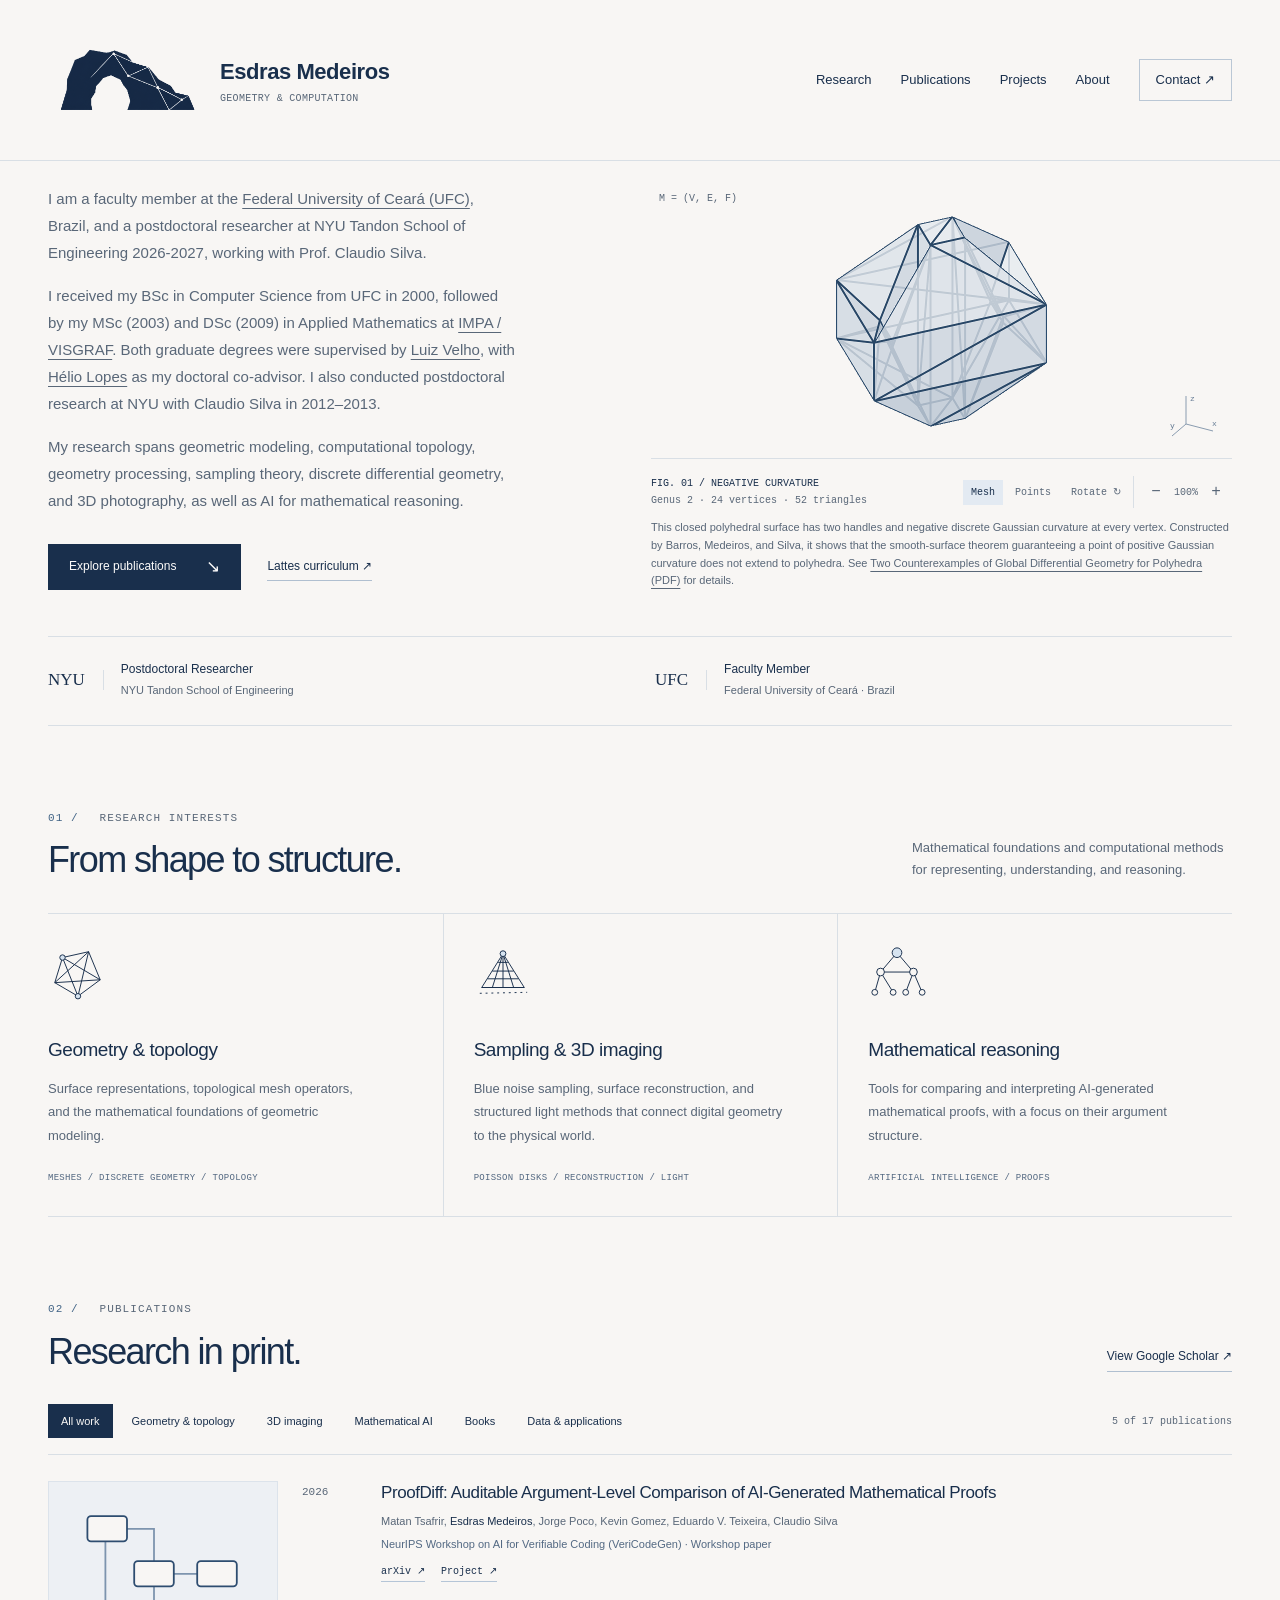
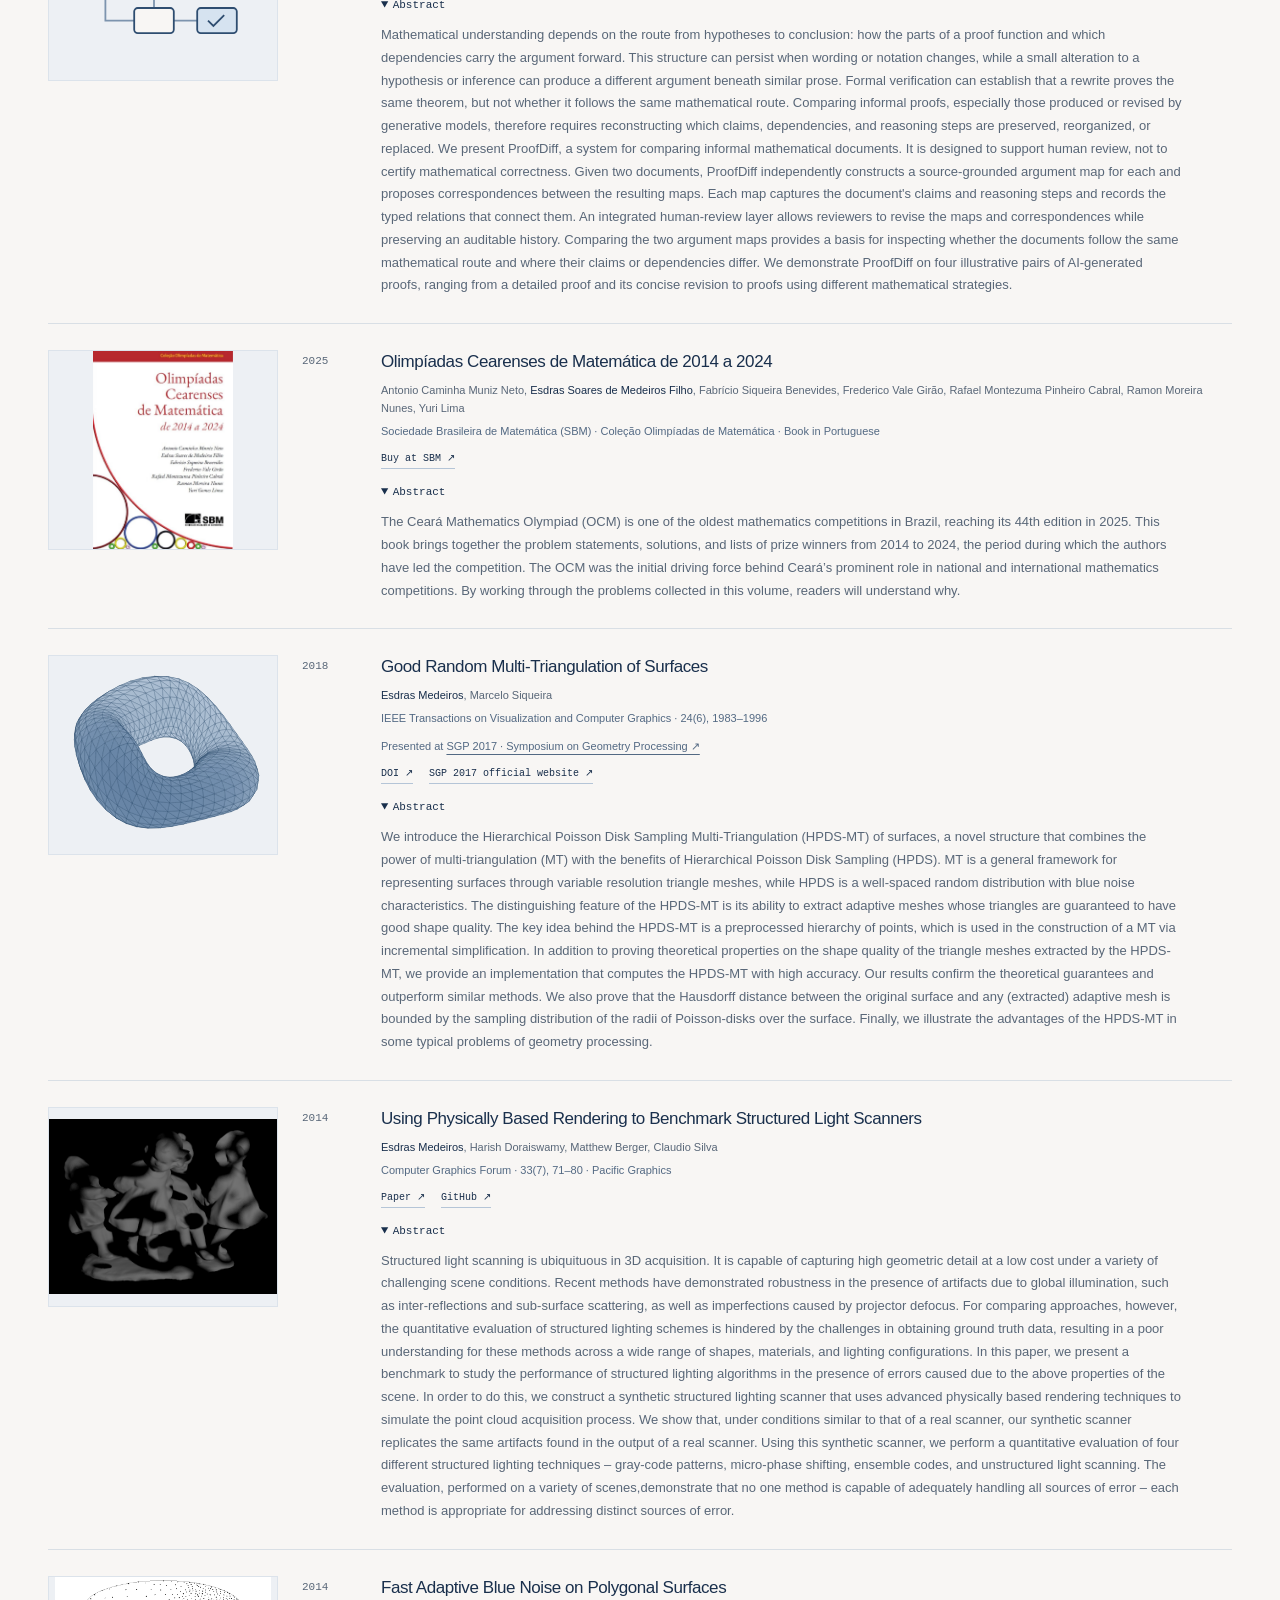
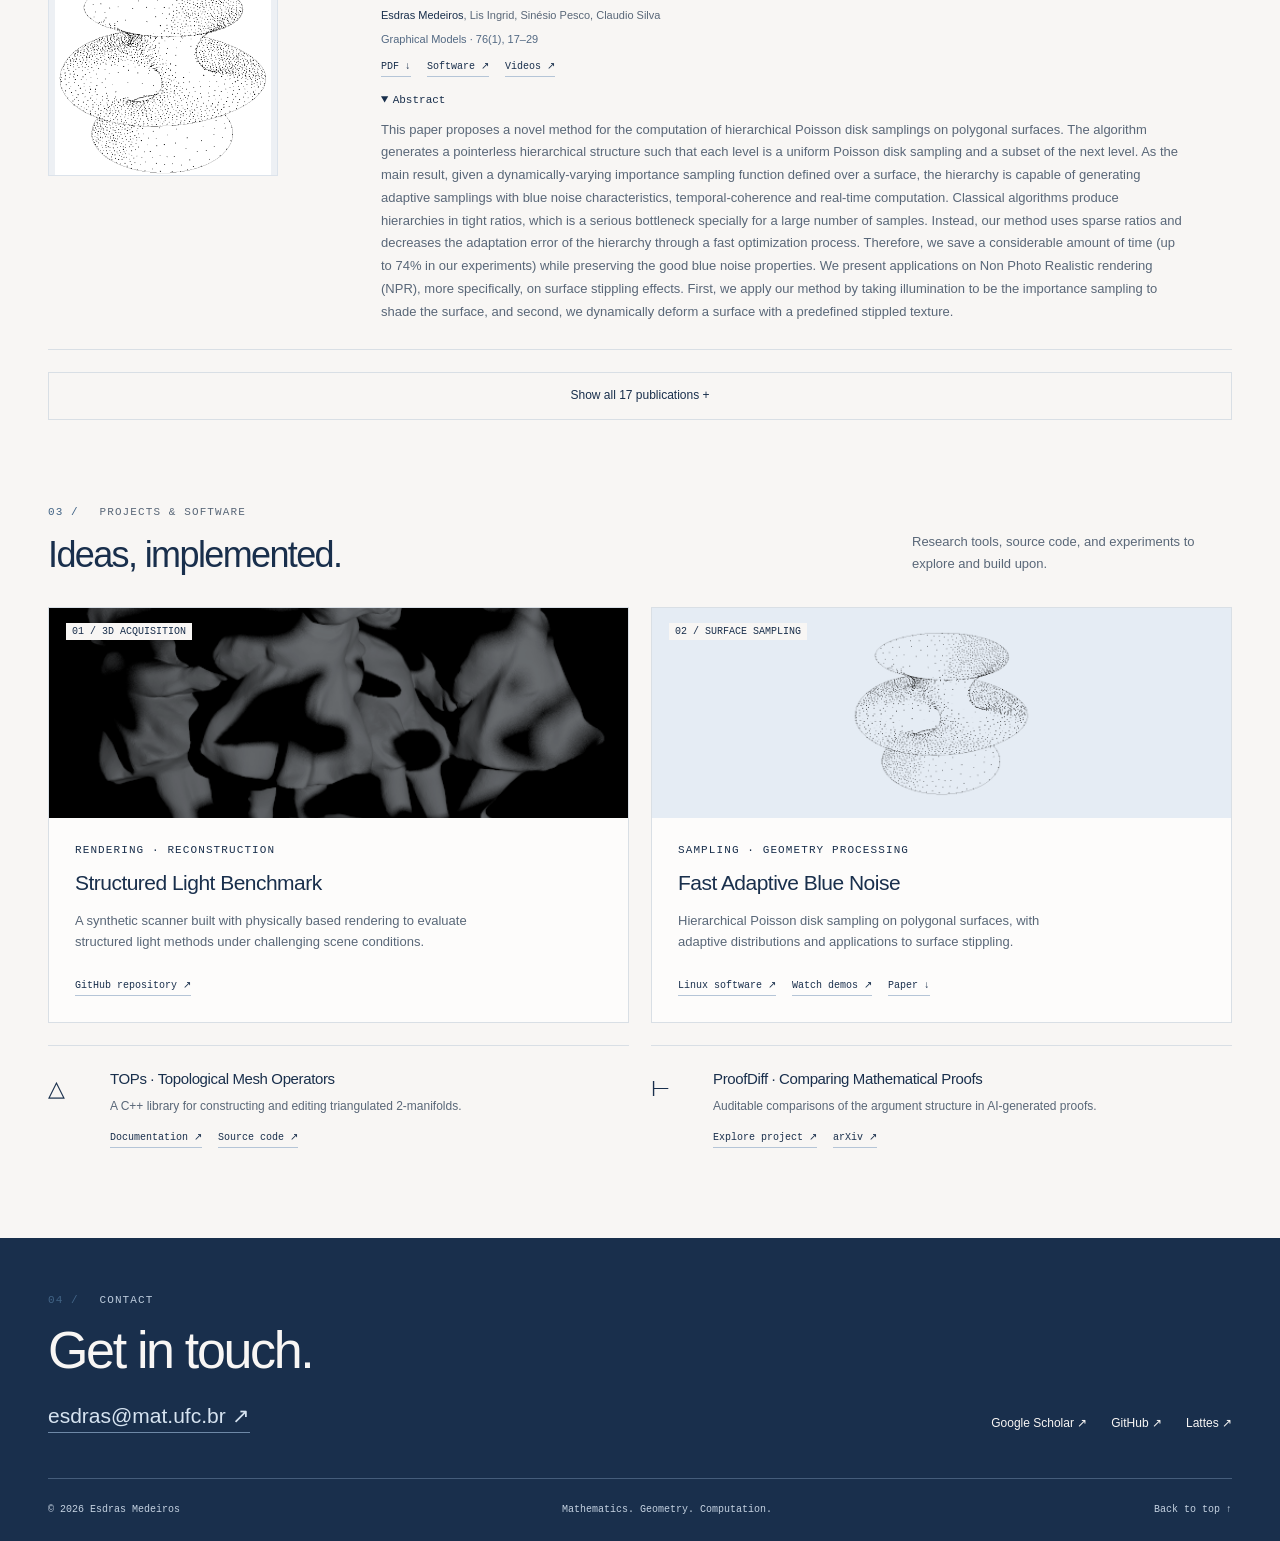
==== commit c2ca5864: "post-doc period changed" ====
--- a/index.html
+++ b/index.html
@@ -20,9 +20,9 @@
   <nav id="main-nav" aria-label="Main navigation"><a href="#research">Research</a><a href="#publications">Publications</a><a href="#projects">Projects</a><a href="#about">About</a><a class="contact-nav" href="#contact">Contact ↗</a></nav>
 </div></header>
 <main id="main"><div class="container">
-  <section class="hero" aria-label="Academic background and interactive geometry">
+  <section class="hero" id="about" aria-label="Academic background and interactive geometry">
     <div class="hero-copy">
-      <p class="hero-description">I am a faculty member at the <a href="https://www.ufc.br/">Federal University of Ceará (UFC)</a>, Brazil, and a postdoctoral researcher at NYU Tandon School of Engineering, working with Prof. Claudio Silva.</p>
+      <p class="hero-description">I am a faculty member at the <a href="https://www.ufc.br/">Federal University of Ceará (UFC)</a>, Brazil, and a postdoctoral researcher at NYU Tandon School of Engineering 2026-2027, working with Prof. Claudio Silva.</p>
       <p class="hero-description">I received my BSc in Computer Science from UFC in 2000, followed by my MSc (2003) and DSc (2009) in Applied Mathematics at <a href="https://www.visgraf.impa.br/">IMPA / VISGRAF</a>. Both graduate degrees were supervised by <a href="https://w3.impa.br/~lvelho/">Luiz Velho</a>, with <a href="https://www.inf.puc-rio.br/en/teacher/helio-cortes-vieira-lopes/">Hélio Lopes</a> as my doctoral co-advisor. I also conducted postdoctoral research at NYU with Claudio Silva in 2012–2013.</p>
       <p class="hero-description">My research spans geometric modeling, computational topology, geometry processing, sampling theory, discrete differential geometry, and 3D photography, as well as AI for mathematical reasoning.</p>
       <div class="hero-actions"><a class="button" href="#publications">Explore publications <span class="arrow" aria-hidden="true">↘</span></a><a class="text-link" href="https://buscatextual.cnpq.br/buscatextual/visualizacv.do?id=K4769367Z8">Lattes curriculum ↗</a></div>
@@ -272,10 +272,6 @@
     </div>
     <div class="project-extra"><article class="project-mini"><span class="mini-icon" aria-hidden="true">△</span><div><h3>TOPs · Topological Mesh Operators</h3><p>A C++ library for constructing and editing triangulated 2-manifolds.</p><div class="publication-links"><a href="https://github.com/esdrasmedeiros/tops#readme">Documentation ↗</a><a href="https://github.com/esdrasmedeiros/tops">Source code ↗</a></div></div></article><article class="project-mini"><span class="mini-icon" aria-hidden="true">⊢</span><div><h3>ProofDiff · Comparing Mathematical Proofs</h3><p>Auditable comparisons of the argument structure in AI-generated proofs.</p><div class="publication-links"><a href="https://visualdslab.com/papers/ProofDiff/">Explore project ↗</a><a href="https://arxiv.org/abs/2611.10233">arXiv ↗</a></div></div></article></div>
   </section>
-  <section class="section" id="about" aria-label="About Esdras">
-    <div class="section-heading"><div><p class="section-index"><span>04 /</span> Background</p><h2>A foundation in mathematics.</h2></div><a class="text-link" href="https://buscatextual.cnpq.br/buscatextual/visualizacv.do?id=K4769367Z8">Lattes curriculum ↗</a></div>
-    <div class="about-layout"><div class="about-copy"><p class="large-copy">My work connects the mathematics of shape with the algorithms that make it useful.</p><p>I am a faculty member at the Federal University of Ceará (UFC), Brazil, and a postdoctoral researcher at NYU Tandon School of Engineering, working with Prof. Claudio Silva.</p><p>I received my MSc and DSc in Applied Mathematics at <a href="https://www.visgraf.impa.br/">IMPA / VISGRAF</a>, under the supervision of <a href="https://w3.impa.br/~lvelho/">Luiz Velho</a>, with <a href="https://www.inf.puc-rio.br/en/teacher/helio-cortes-vieira-lopes/">Hélio Lopes</a> as my doctoral co-advisor. My research spans geometric modeling, computational topology, sampling theory, discrete differential geometry, and 3D photography.</p></div><dl class="education"><div class="education-row"><dt>2012–13</dt><dd>Postdoctoral research<small>New York University · Claudio Silva</small></dd></div><div class="education-row"><dt>2009</dt><dd>DSc in Applied Mathematics<small>IMPA · Luiz Velho &amp; Hélio Lopes</small></dd></div><div class="education-row"><dt>2003</dt><dd>MSc in Applied Mathematics<small>IMPA · Luiz Velho</small></dd></div><div class="education-row"><dt>2000</dt><dd>BSc in Computer Science<small>Federal University of Ceará</small></dd></div></dl></div>
-  </section>
 </div>
-<section class="contact" id="contact" aria-label="Contact"><div class="container"><div class="contact-inner"><div><p class="section-index"><span>05 /</span> Contact</p><h2>Get in touch.</h2><a class="contact-email" href="mailto:esdras@mat.ufc.br">esdras@mat.ufc.br ↗</a></div><div class="contact-links"><a href="https://scholar.google.com/citations?user=mTiVl44AAAAJ&amp;hl=pt-BR">Google Scholar ↗</a><a href="https://github.com/esdrasmedeiros">GitHub ↗</a><a href="https://buscatextual.cnpq.br/buscatextual/visualizacv.do?id=K4769367Z8">Lattes ↗</a></div></div><footer class="footer-line"><span>© 2026 Esdras Medeiros</span><span>Mathematics. Geometry. Computation.</span><a href="#top">Back to top ↑</a></footer></div></section>
+<section class="contact" id="contact" aria-label="Contact"><div class="container"><div class="contact-inner"><div><p class="section-index"><span>04 /</span> Contact</p><h2>Get in touch.</h2><a class="contact-email" href="mailto:esdras@mat.ufc.br">esdras@mat.ufc.br ↗</a></div><div class="contact-links"><a href="https://scholar.google.com/citations?user=mTiVl44AAAAJ&amp;hl=pt-BR">Google Scholar ↗</a><a href="https://github.com/esdrasmedeiros">GitHub ↗</a><a href="https://buscatextual.cnpq.br/buscatextual/visualizacv.do?id=K4769367Z8">Lattes ↗</a></div></div><footer class="footer-line"><span>© 2026 Esdras Medeiros</span><span>Mathematics. Geometry. Computation.</span><a href="#top">Back to top ↑</a></footer></div></section>
 </main></body></html>
